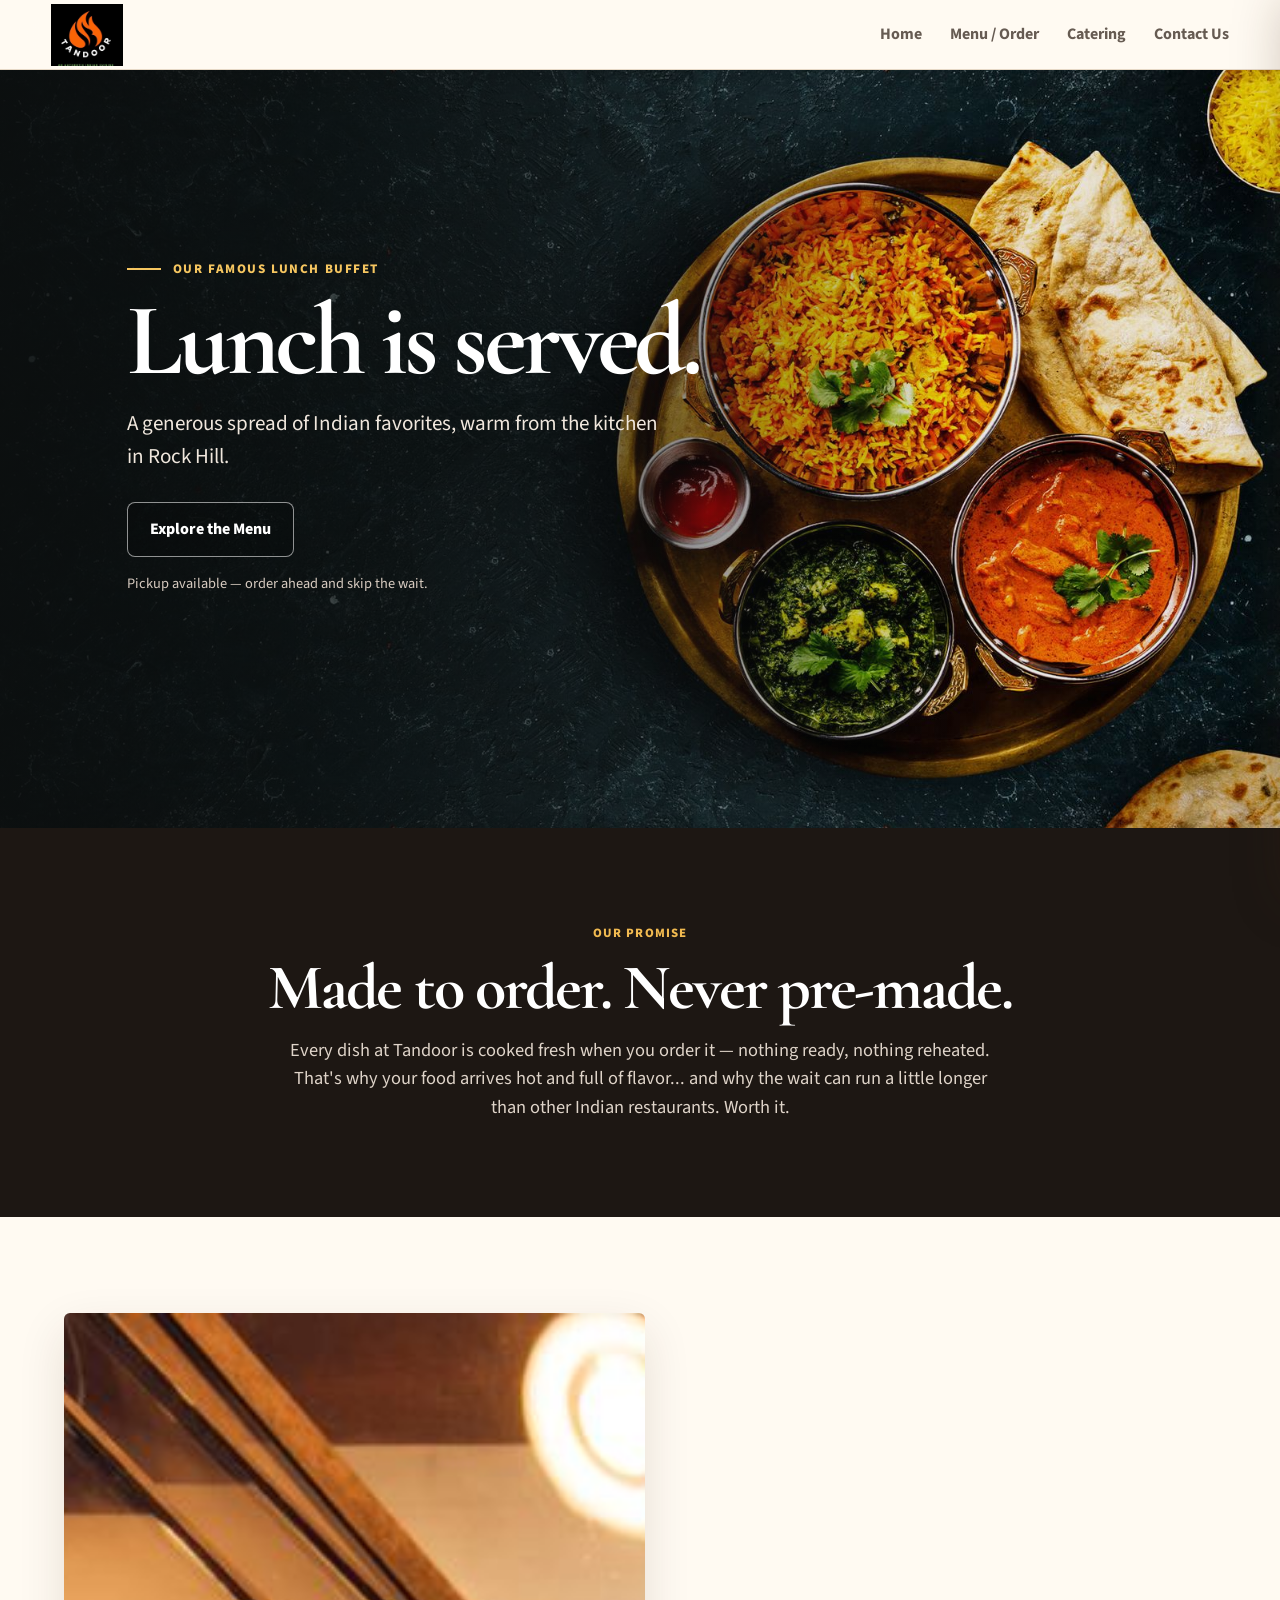
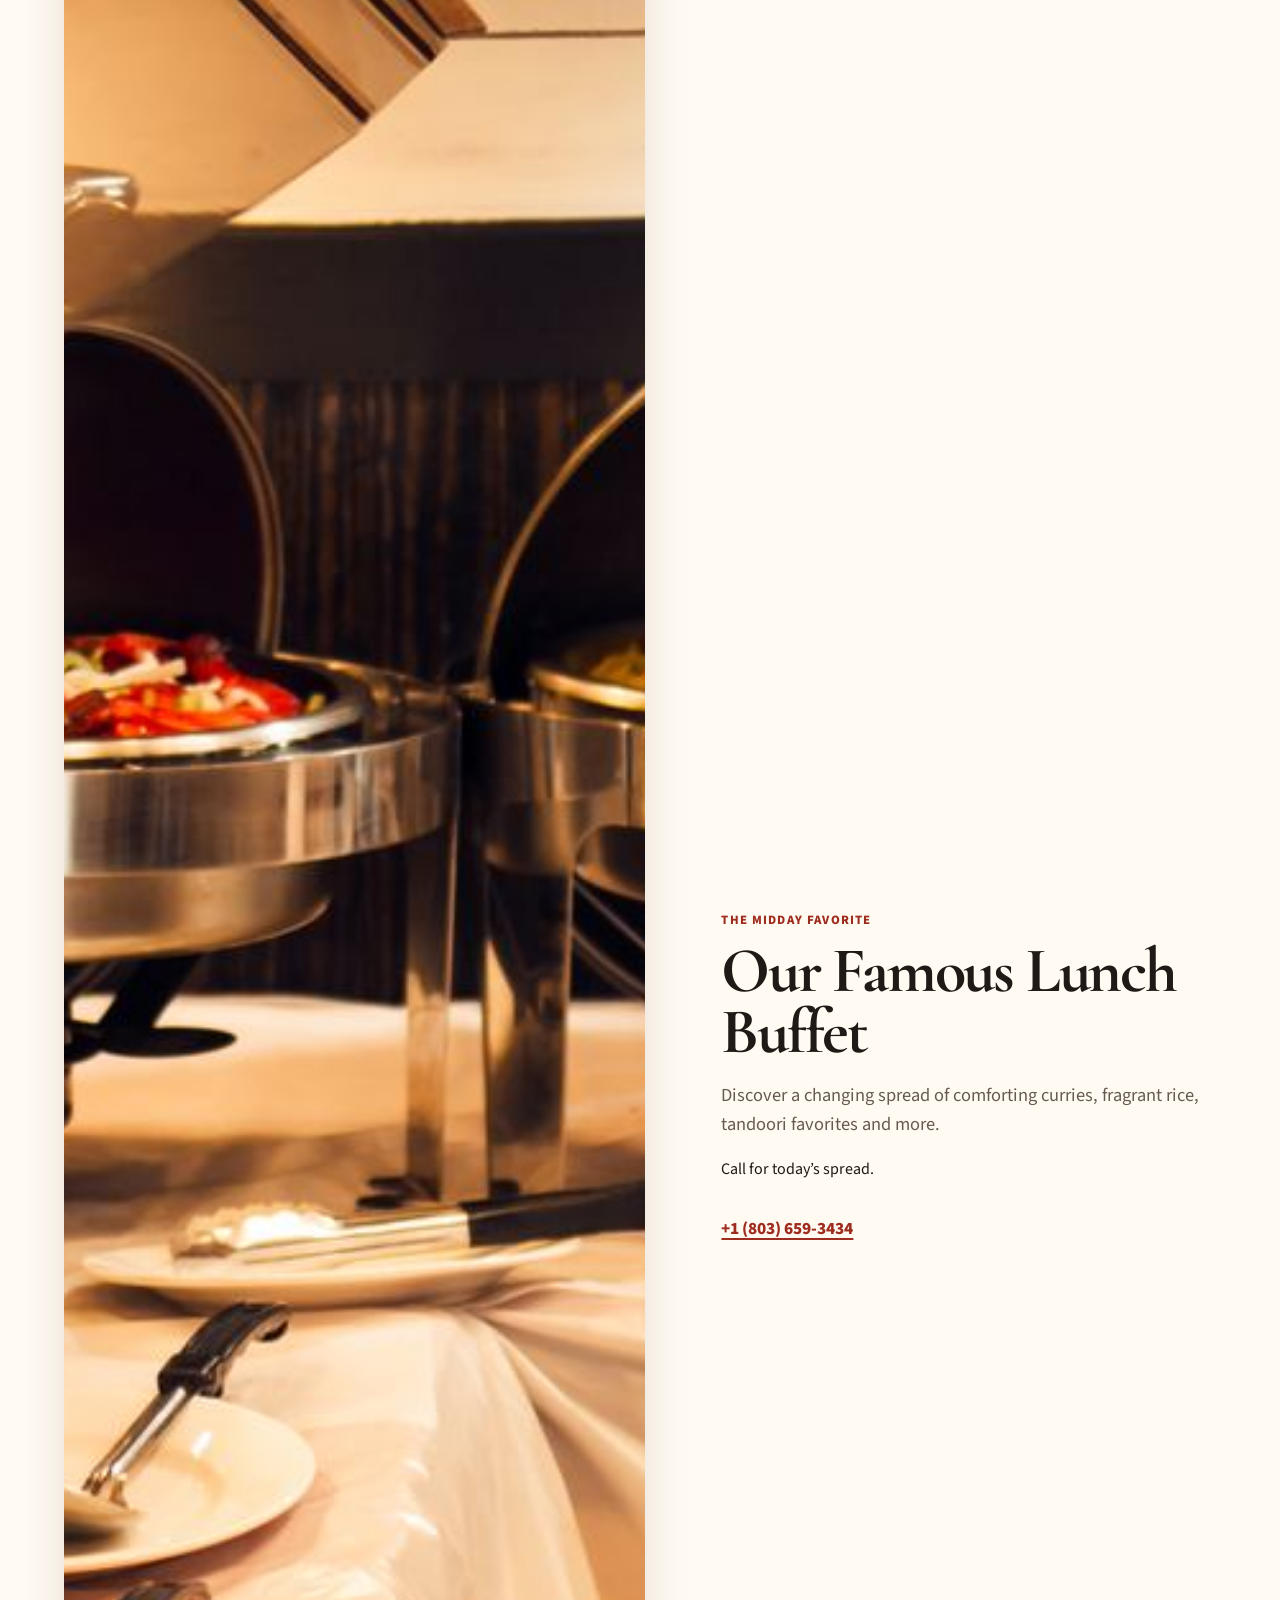
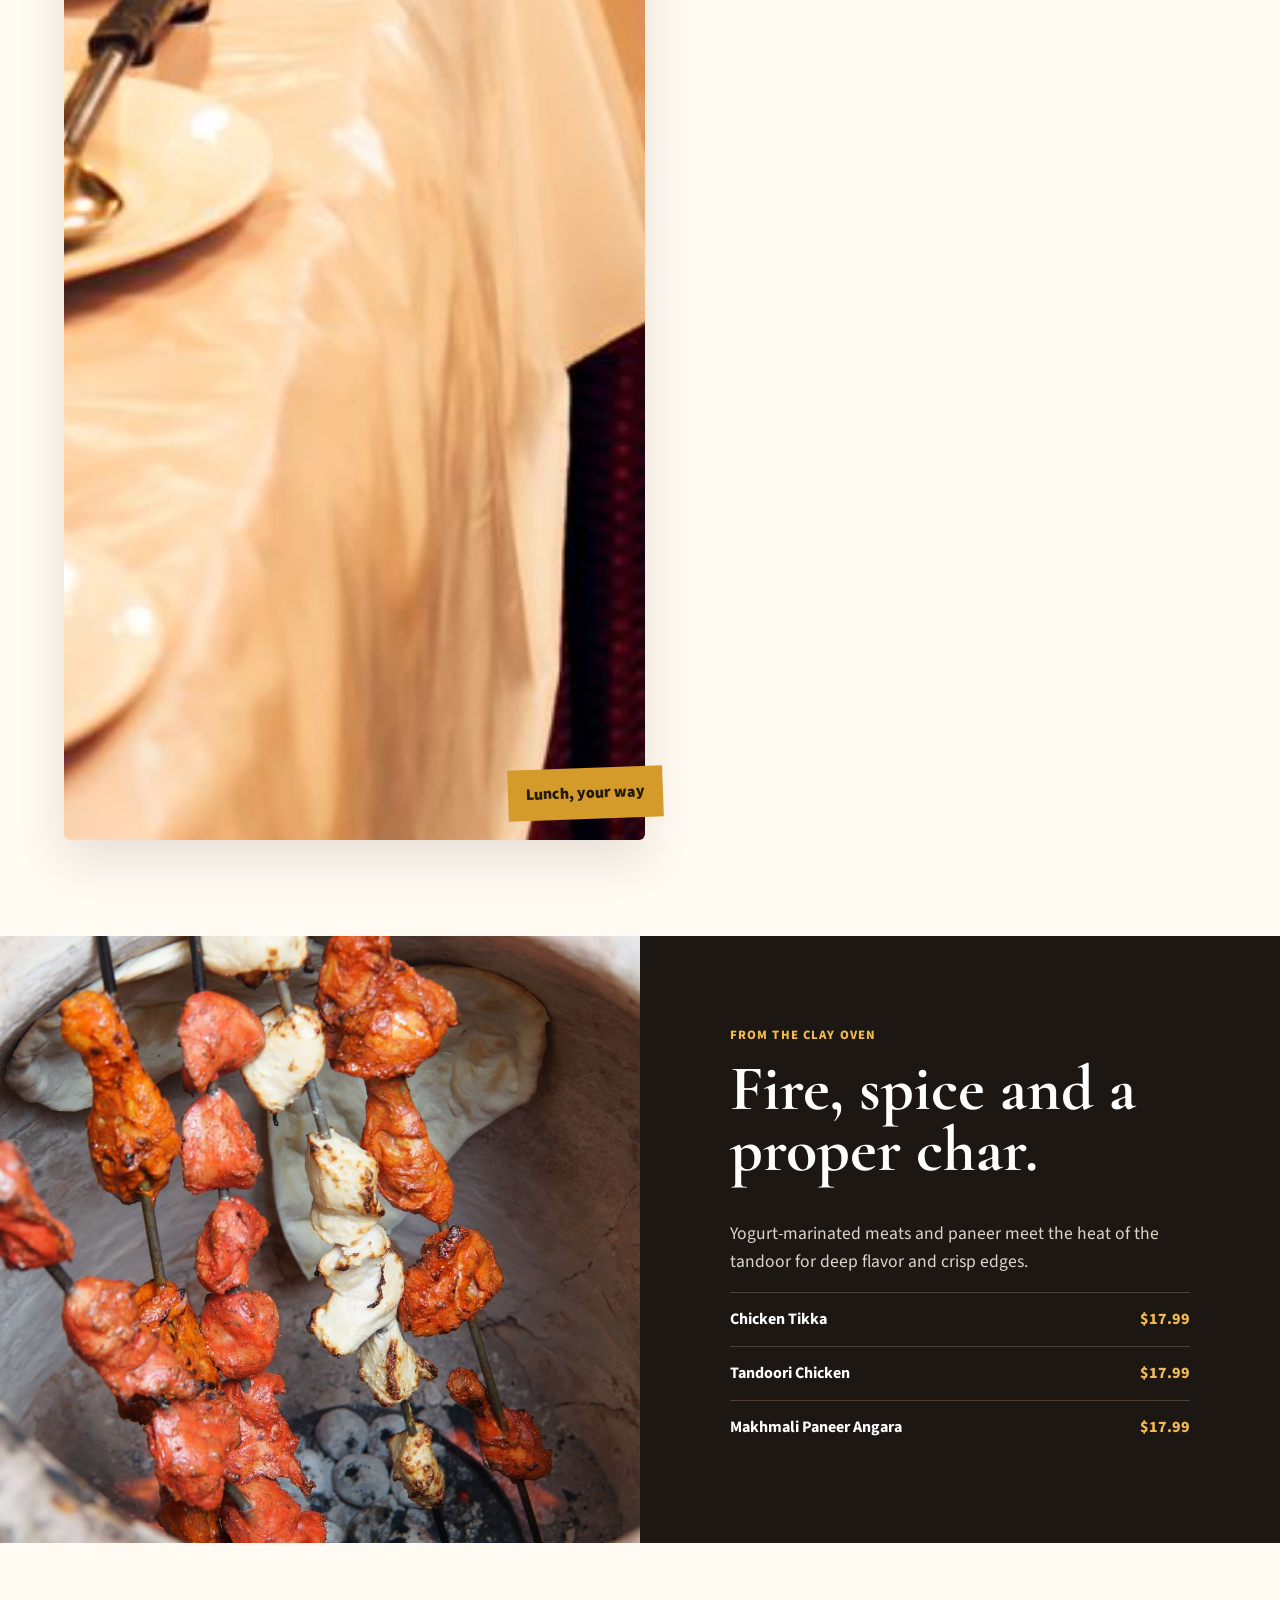
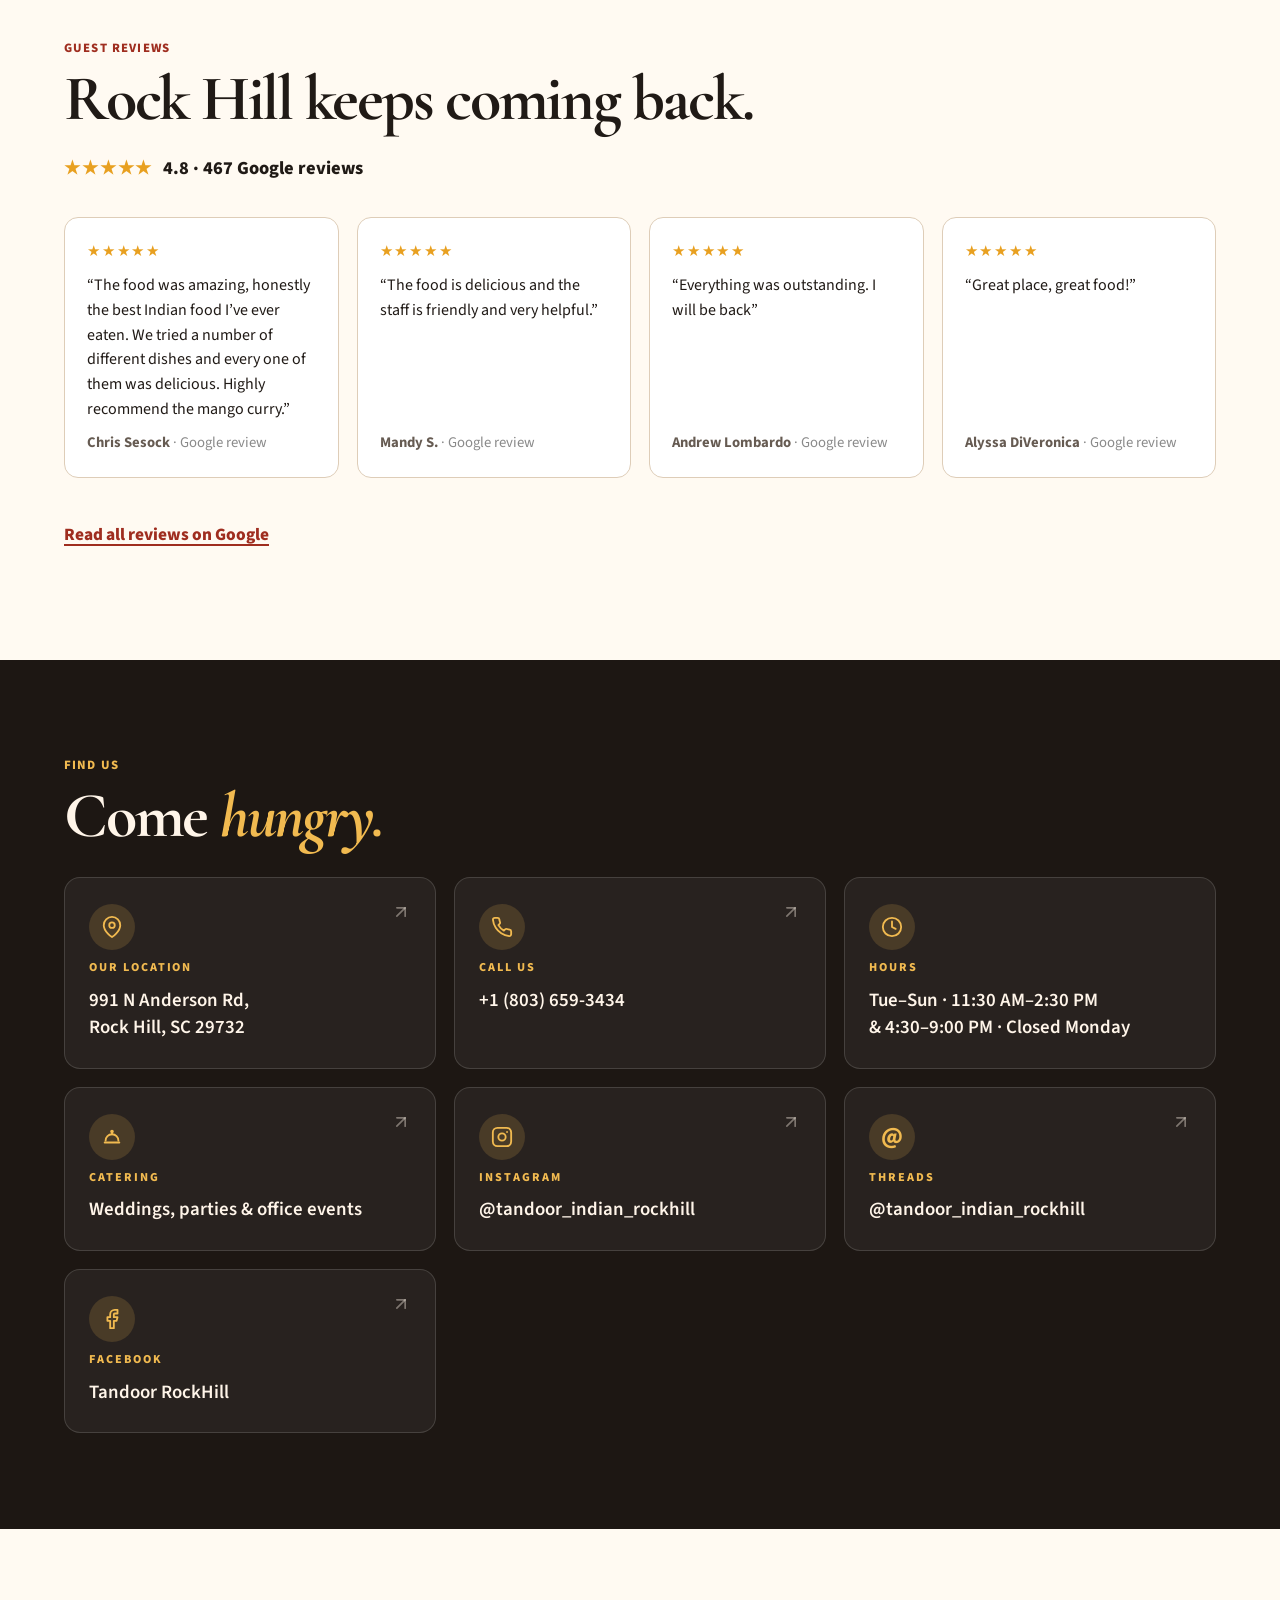
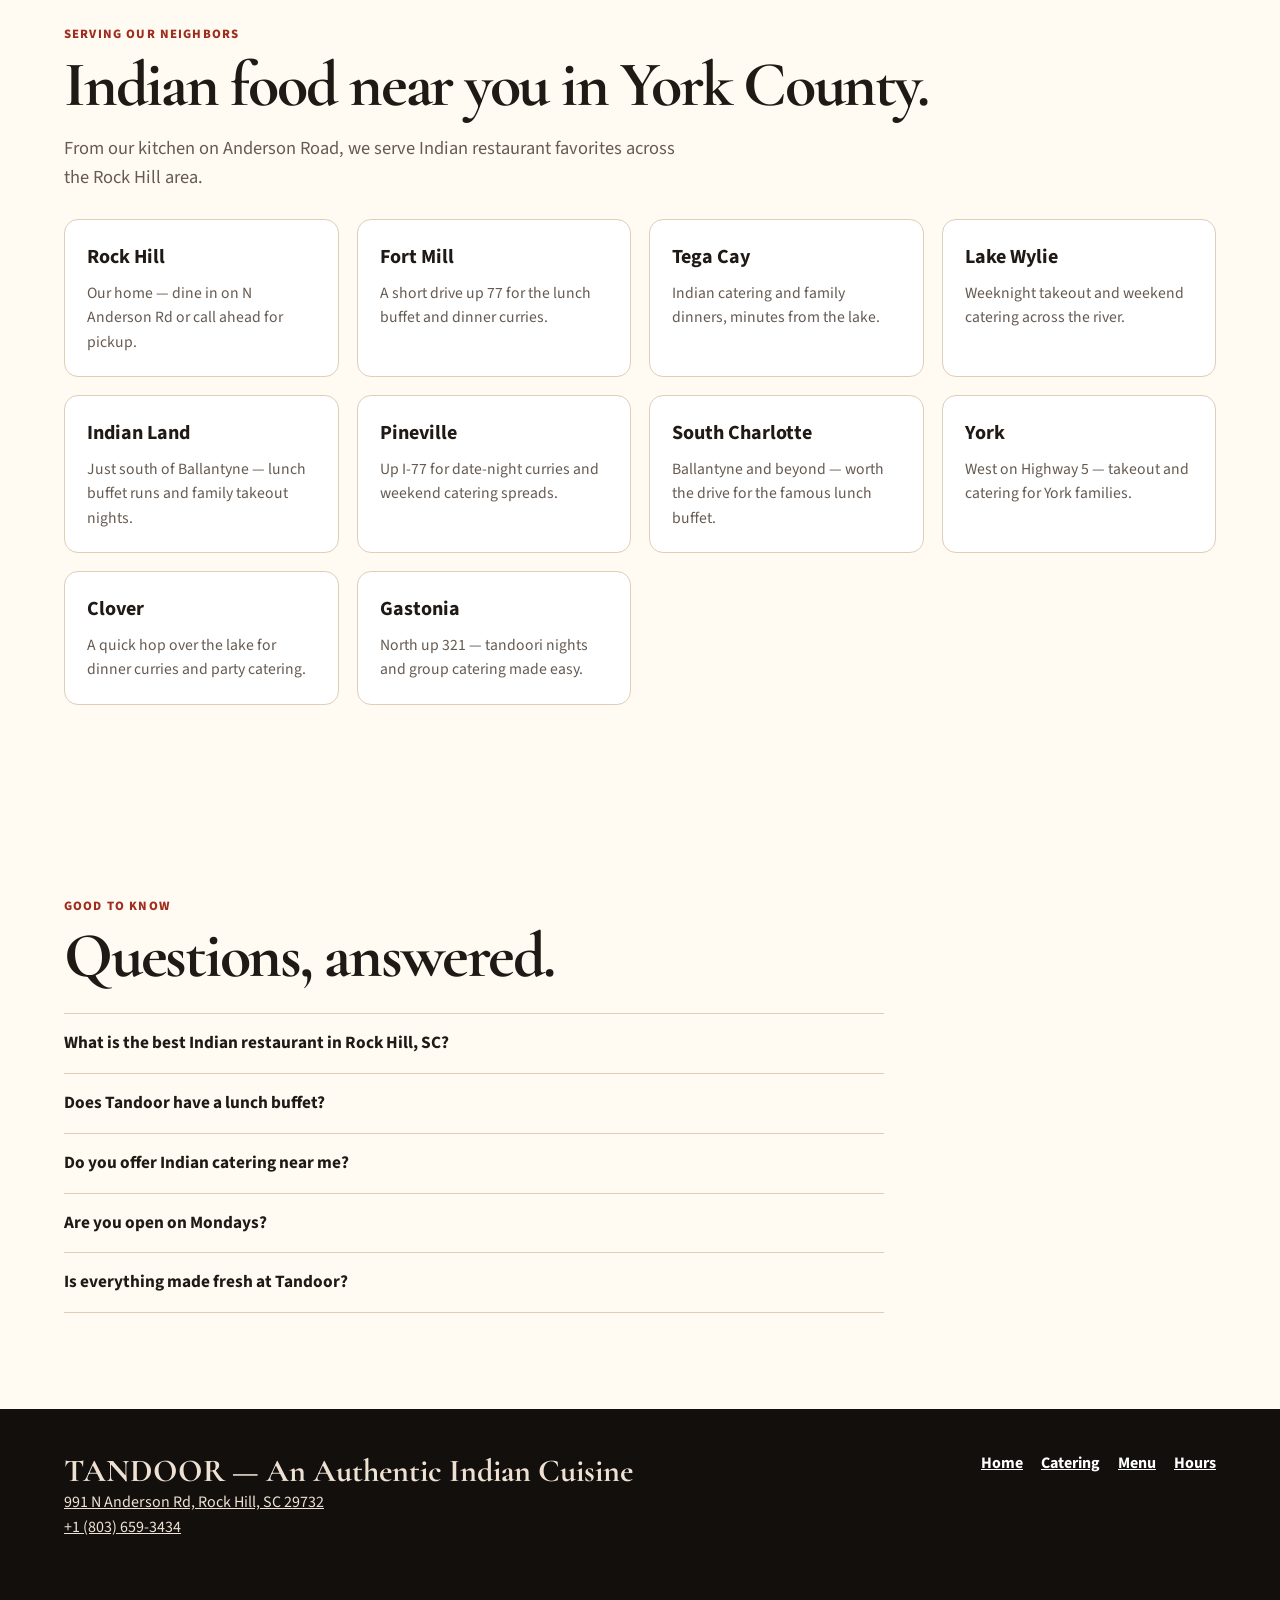
==== index.html @ 19f7e85f "Point Facebook card at Tandoor RockHill page" ====
<!doctype html>
<html lang="en">
<head>
  <meta charset="utf-8">
  <meta name="viewport" content="width=device-width, initial-scale=1, viewport-fit=cover">
  <meta name="color-scheme" content="light dark">
  <meta name="theme-color" content="#9f2d1f">
  <link rel="icon" href="favicon.ico" sizes="any">
  <link rel="apple-touch-icon" href="apple-touch-icon.png">
  <title>Tandoor Indian Cuisine | Indian Restaurant in Rock Hill, SC</title>
  <meta name="description" content="Tandoor Indian Cuisine in Rock Hill, SC — famous lunch buffet, tandoori specialties, curries, and Indian catering for weddings & events. Call (803) 659-3434.">
  <meta property="og:title" content="Tandoor Indian Cuisine | Indian Restaurant in Rock Hill, SC">
  <meta property="og:description" content="Famous lunch buffet, tandoori specialties & Indian catering in Rock Hill, SC.">
  <meta property="og:type" content="website">
  <meta property="og:url" content="https://tandoorrockhill.com/">
  <meta property="og:image" content="https://tandoorrockhill.com/images/buffet.jpg">
  <script type="application/ld+json">
  {
    "@context": "https://schema.org",
    "@graph": [
      {
        "@type": "Restaurant",
        "name": "Tandoor Indian Cuisine",
        "image": "https://tandoorrockhill.com/images/buffet.jpg",
        "url": "https://tandoorrockhill.com/",
        "telephone": "+1-803-659-3434",
        "priceRange": "$$",
        "servesCuisine": ["Indian"],
        "areaServed": ["Rock Hill", "Fort Mill", "Tega Cay", "Lake Wylie", "Indian Land", "Pineville", "Charlotte", "York", "Clover", "Gastonia"],
        "aggregateRating": {
          "@type": "AggregateRating",
          "ratingValue": "4.8",
          "reviewCount": "467"
        },
        "address": {
          "@type": "PostalAddress",
          "streetAddress": "991 N Anderson Rd",
          "addressLocality": "Rock Hill",
          "addressRegion": "SC",
          "postalCode": "29732",
          "addressCountry": "US"
        },
        "geo": { "@type": "GeoCoordinates", "latitude": 34.96376, "longitude": -80.9944 },
        "openingHoursSpecification": [
          {
            "@type": "OpeningHoursSpecification",
            "dayOfWeek": ["Tuesday", "Wednesday", "Thursday", "Friday", "Saturday", "Sunday"],
            "opens": "11:30", "closes": "14:30"
          },
          {
            "@type": "OpeningHoursSpecification",
            "dayOfWeek": ["Tuesday", "Wednesday", "Thursday", "Friday", "Saturday", "Sunday"],
            "opens": "16:30", "closes": "21:00"
          }
        ],
        "menu": "https://tandoorrockhill.com/menu.html"
      },
      {
        "@type": "FAQPage",
        "mainEntity": [
          {
            "@type": "Question",
            "name": "What is the best Indian restaurant in Rock Hill, SC?",
            "acceptedAnswer": { "@type": "Answer", "text": "Tandoor Indian Cuisine at 991 N Anderson Rd in Rock Hill, SC is known for its famous lunch buffet, tandoori specialties, and curries. Call (803) 659-3434." }
          },
          {
            "@type": "Question",
            "name": "Does Tandoor Indian Cuisine have a lunch buffet?",
            "acceptedAnswer": { "@type": "Answer", "text": "Yes. Tandoor's famous lunch buffet runs Tuesday through Sunday, 11:30 AM to 2:30 PM, with a changing spread of curries, rice, and tandoori favorites." }
          },
          {
            "@type": "Question",
            "name": "Does Tandoor offer Indian catering near Rock Hill?",
            "acceptedAnswer": { "@type": "Answer", "text": "Yes. Tandoor caters weddings, birthday parties, and events across Rock Hill, Fort Mill, Tega Cay, and Lake Wylie. Call (803) 659-3434 for a quote." }
          },
          {
            "@type": "Question",
            "name": "Is Tandoor Indian Cuisine open on Mondays?",
            "acceptedAnswer": { "@type": "Answer", "text": "No. Tandoor is closed on Mondays and open Tuesday through Sunday, 11:30 AM–2:30 PM and 4:30 PM–9:00 PM." }
          },
          {
            "@type": "Question",
            "name": "Is everything made fresh at Tandoor Indian Cuisine?",
            "acceptedAnswer": { "@type": "Answer", "text": "Yes. Every dish at Tandoor is prepared to order — nothing pre-made, nothing reheated. That's why the wait can run a little longer than other Indian restaurants. Fresh is worth the wait." }
          }
        ]
      }
    ]
  }
  </script>
  <link rel="preconnect" href="https://fonts.googleapis.com">
  <link rel="preconnect" href="https://fonts.gstatic.com" crossorigin>
  <link href="https://fonts.googleapis.com/css2?family=Cormorant+Garamond:wght@600;700&family=Source+Sans+3:wght@400;500;600;700&display=swap" rel="stylesheet">
  <link rel="stylesheet" href="style.css?v=20260927g">
  <link rel="stylesheet" href="order.css">
</head>
<body>
<header class="topbar" aria-label="Primary navigation">
  <a class="header-logo" href="index.html" aria-label="Tandoor Indian Cuisine home"><img src="images/logo.jpg" alt="Tandoor Indian Cuisine logo" width="720" height="640"></a>
  <nav class="navlinks">
    <a href="index.html">Home</a><a href="menu.html">Menu / Order</a><a href="catering.html">Catering</a><a href="index.html#visit">Contact Us</a>
  </nav>
  <a class="order-btn" href="menu.html">Order Online <svg viewBox="0 0 24 24" fill="none" stroke="currentColor" stroke-width="2" aria-hidden="true"><path d="M5 12h14M13 6l6 6-6 6"/></svg></a>
</header>
<main id="main">
<section class="hero">
  <div class="hero-inner">
    <div class="eyebrow">Our famous lunch buffet</div>
    <h1>Lunch is served.</h1>
    <p>A generous spread of Indian favorites, warm from the kitchen in Rock Hill.</p>
    <div class="hero-actions"><a class="order-btn" href="menu.html">Start an Order</a><a class="ghost-btn" href="menu.html">Explore the Menu</a></div>
    <p class="hero-note">Pickup available &mdash; order ahead and skip the wait.</p>
  </div>
</section>
<section class="section made">
  <div class="container">
    <div class="section-kicker">Our promise</div>
    <h2>Made to order. Never pre-made.</h2>
    <p class="lead">Every dish at Tandoor is cooked fresh when you order it — nothing ready, nothing reheated. That's why your food arrives hot and full of flavor... and why the wait can run a little longer than other Indian restaurants. Worth it.</p>
  </div>
</section>
<section class="section" id="buffet">
  <div class="container buffet">
    <div class="buffet-photo"><img src="images/buffet.jpg" alt="A warm buffet line with open chafing dishes of curries and tandoori items" width="4090" height="2727"></div>
    <div><div class="section-kicker">The midday favorite</div><h2>Our Famous Lunch Buffet</h2><p class="lead">Discover a changing spread of comforting curries, fragrant rice, tandoori favorites and more.</p><p>Call for today’s spread.</p><a class="call-link" href="tel:+18036593434">+1 (803) 659-3434</a></div>
  </div>
</section>
<section class="craft">
  <div class="craft-grid">
    <div class="craft-image"><img src="images/tandoor.jpg" alt="Chicken tikka skewers roasting inside a traditional clay tandoor oven" width="4912" height="3264" loading="lazy"></div>
    <div class="craft-copy"><div class="section-kicker">From the clay oven</div><h2>Fire, spice and a proper char.</h2><p>Yogurt-marinated meats and paneer meet the heat of the tandoor for deep flavor and crisp edges.</p><div class="price-row"><strong>Chicken Tikka</strong><span>$17.99</span></div><div class="price-row"><strong>Tandoori Chicken</strong><span>$17.99</span></div><div class="price-row"><strong>Makhmali Paneer Angara</strong><span>$17.99</span></div><a class="order-btn" style="align-self:flex-start;margin-top:22px" href="menu.html">Start an Order</a></div>
  </div>
</section>
<section class="section" id="reviews">
  <div class="container">
    <div class="section-kicker">Guest reviews</div>
    <h2>Rock Hill keeps coming back.</h2>
    <div class="reviews-badge"><span class="stars">★★★★★</span> 4.8 · 467 Google reviews</div>
    <div class="reviews-grid">
      <div class="review-card">
        <div class="stars">★★★★★</div>
        <blockquote>&ldquo;The food was amazing, honestly the best Indian food I&rsquo;ve ever eaten. We tried a number of different dishes and every one of them was delicious. Highly recommend the mango curry.&rdquo;</blockquote>
        <cite>Chris Sesock <span>&middot; Google review</span></cite>
      </div>
      <div class="review-card">
        <div class="stars">★★★★★</div>
        <blockquote>&ldquo;The food is delicious and the staff is friendly and very helpful.&rdquo;</blockquote>
        <cite>Mandy S. <span>&middot; Google review</span></cite>
      </div>
      <div class="review-card">
        <div class="stars">★★★★★</div>
        <blockquote>&ldquo;Everything was outstanding. I will be back&rdquo;</blockquote>
        <cite>Andrew Lombardo <span>&middot; Google review</span></cite>
      </div>
      <div class="review-card">
        <div class="stars">★★★★★</div>
        <blockquote>&ldquo;Great place, great food!&rdquo;</blockquote>
        <cite>Alyssa DiVeronica <span>&middot; Google review</span></cite>
      </div>
    </div>
    <p class="reviews-more"><a class="call-link" href="https://www.google.com/maps/search/Tandoor+Indian+Cuisine+991+N+Anderson+Rd+Rock+Hill+SC" target="_blank" rel="noopener">Read all reviews on Google</a></p>
  </div>
</section>
<section class="section connect" id="visit">
  <div class="container">
    <div class="section-kicker">Find us</div>
    <h2>Come <em>hungry.</em></h2>
    <div class="connect-grid">
      <a class="connect-card" href="https://www.google.com/maps/dir/?api=1&destination=Tandoor+Indian+Cuisine+991+N+Anderson+Rd+Rock+Hill+SC+29732" target="_blank" rel="noopener">
        <span class="connect-icon"><svg viewBox="0 0 24 24" fill="none" stroke="currentColor" stroke-width="2" stroke-linecap="round" stroke-linejoin="round" aria-hidden="true"><path d="M21 10c0 7-9 13-9 13s-9-6-9-13a9 9 0 0 1 18 0z"/><circle cx="12" cy="10" r="3"/></svg></span>
        <span class="connect-label">Our location</span>
        <span class="connect-value">991 N Anderson Rd,<br>Rock Hill, SC 29732</span>
        <span class="connect-arrow"><svg viewBox="0 0 24 24" fill="none" stroke="currentColor" stroke-width="2" stroke-linecap="round" stroke-linejoin="round" aria-hidden="true"><line x1="7" y1="17" x2="17" y2="7"/><polyline points="7 7 17 7 17 17"/></svg></span>
      </a>
      <a class="connect-card" href="tel:+18036593434">
        <span class="connect-icon"><svg viewBox="0 0 24 24" fill="none" stroke="currentColor" stroke-width="2" stroke-linecap="round" stroke-linejoin="round" aria-hidden="true"><path d="M22 16.92v3a2 2 0 0 1-2.18 2 19.79 19.79 0 0 1-8.63-3.07 19.5 19.5 0 0 1-6-6 19.79 19.79 0 0 1-3.07-8.67A2 2 0 0 1 4.11 2h3a2 2 0 0 1 2 1.72c.13.96.36 1.9.7 2.81a2 2 0 0 1-.45 2.11L8.09 9.91a16 16 0 0 0 6 6l1.27-1.27a2 2 0 0 1 2.11-.45c.91.34 1.85.57 2.81.7A2 2 0 0 1 22 16.92z"/></svg></span>
        <span class="connect-label">Call us</span>
        <span class="connect-value">+1 (803) 659-3434</span>
        <span class="connect-arrow"><svg viewBox="0 0 24 24" fill="none" stroke="currentColor" stroke-width="2" stroke-linecap="round" stroke-linejoin="round" aria-hidden="true"><line x1="7" y1="17" x2="17" y2="7"/><polyline points="7 7 17 7 17 17"/></svg></span>
      </a>
      <div class="connect-card">
        <span class="connect-icon"><svg viewBox="0 0 24 24" fill="none" stroke="currentColor" stroke-width="2" stroke-linecap="round" stroke-linejoin="round" aria-hidden="true"><circle cx="12" cy="12" r="10"/><polyline points="12 6 12 12 16 14"/></svg></span>
        <span class="connect-label">Hours</span>
        <span class="connect-value">Tue&ndash;Sun &middot; 11:30 AM&ndash;2:30 PM<br>&amp; 4:30&ndash;9:00 PM &middot; Closed Monday</span>
      </div>
      <a class="connect-card" href="catering.html">
        <span class="connect-icon"><svg viewBox="0 0 24 24" fill="none" stroke="currentColor" stroke-width="2" stroke-linecap="round" stroke-linejoin="round" aria-hidden="true"><path d="M4 18h16"/><path d="M5 16a7 7 0 0 1 14 0"/><line x1="12" y1="9" x2="12" y2="7"/><circle cx="12" cy="6" r="1"/></svg></span>
        <span class="connect-label">Catering</span>
        <span class="connect-value">Weddings, parties &amp; office events</span>
        <span class="connect-arrow"><svg viewBox="0 0 24 24" fill="none" stroke="currentColor" stroke-width="2" stroke-linecap="round" stroke-linejoin="round" aria-hidden="true"><line x1="7" y1="17" x2="17" y2="7"/><polyline points="7 7 17 7 17 17"/></svg></span>
      </a>
      <a class="connect-card" href="https://www.instagram.com/tandoor_indian_rockhill" target="_blank" rel="noopener">
        <span class="connect-icon"><svg viewBox="0 0 24 24" fill="none" stroke="currentColor" stroke-width="2" stroke-linecap="round" stroke-linejoin="round" aria-hidden="true"><rect x="2" y="2" width="20" height="20" rx="5"/><circle cx="12" cy="12" r="4"/><circle cx="17.5" cy="6.5" r="1" fill="currentColor" stroke="none"/></svg></span>
        <span class="connect-label">Instagram</span>
        <span class="connect-value">@tandoor_indian_rockhill</span>
        <span class="connect-arrow"><svg viewBox="0 0 24 24" fill="none" stroke="currentColor" stroke-width="2" stroke-linecap="round" stroke-linejoin="round" aria-hidden="true"><line x1="7" y1="17" x2="17" y2="7"/><polyline points="7 7 17 7 17 17"/></svg></span>
      </a>
      <a class="connect-card" href="https://www.threads.com/@tandoor_indian_rockhill" target="_blank" rel="noopener">
        <span class="connect-icon connect-at" aria-hidden="true">@</span>
        <span class="connect-label">Threads</span>
        <span class="connect-value">@tandoor_indian_rockhill</span>
        <span class="connect-arrow"><svg viewBox="0 0 24 24" fill="none" stroke="currentColor" stroke-width="2" stroke-linecap="round" stroke-linejoin="round" aria-hidden="true"><line x1="7" y1="17" x2="17" y2="7"/><polyline points="7 7 17 7 17 17"/></svg></span>
      </a>
      <a class="connect-card" href="https://www.facebook.com/tandoor.rockhill/" target="_blank" rel="noopener">
        <span class="connect-icon"><svg viewBox="0 0 24 24" fill="none" stroke="currentColor" stroke-width="2" stroke-linecap="round" stroke-linejoin="round" aria-hidden="true"><path d="M18 2h-3a5 5 0 0 0-5 5v3H7v4h3v8h4v-8h3l1-4h-4V7a1 1 0 0 1 1-1h3z"/></svg></span>
        <span class="connect-label">Facebook</span>
        <span class="connect-value">Tandoor RockHill</span>
        <span class="connect-arrow"><svg viewBox="0 0 24 24" fill="none" stroke="currentColor" stroke-width="2" stroke-linecap="round" stroke-linejoin="round" aria-hidden="true"><line x1="7" y1="17" x2="17" y2="7"/><polyline points="7 7 17 7 17 17"/></svg></span>
      </a>
    </div>
  </div>
</section>
<section class="section" id="areas">
  <div class="container">
    <div class="section-kicker">Serving our neighbors</div>
    <h2>Indian food near you in York County.</h2>
    <p class="lead">From our kitchen on Anderson Road, we serve Indian restaurant favorites across the Rock Hill area.</p>
    <div class="areas-grid">
      <div class="area-card"><h3>Rock Hill</h3><p>Our home — dine in on N Anderson Rd or call ahead for pickup.</p></div>
      <div class="area-card"><h3>Fort Mill</h3><p>A short drive up 77 for the lunch buffet and dinner curries.</p></div>
      <div class="area-card"><h3>Tega Cay</h3><p>Indian catering and family dinners, minutes from the lake.</p></div>
      <div class="area-card"><h3>Lake Wylie</h3><p>Weeknight takeout and weekend catering across the river.</p></div>
      <div class="area-card"><h3>Indian Land</h3><p>Just south of Ballantyne — lunch buffet runs and family takeout nights.</p></div>
      <div class="area-card"><h3>Pineville</h3><p>Up I-77 for date-night curries and weekend catering spreads.</p></div>
      <div class="area-card"><h3>South Charlotte</h3><p>Ballantyne and beyond — worth the drive for the famous lunch buffet.</p></div>
      <div class="area-card"><h3>York</h3><p>West on Highway 5 — takeout and catering for York families.</p></div>
      <div class="area-card"><h3>Clover</h3><p>A quick hop over the lake for dinner curries and party catering.</p></div>
      <div class="area-card"><h3>Gastonia</h3><p>North up 321 — tandoori nights and group catering made easy.</p></div>
    </div>
  </div>
</section>
<section class="section" id="faq">
  <div class="container">
    <div class="section-kicker">Good to know</div>
    <h2>Questions, answered.</h2>
    <div class="faq">
      <details><summary>What is the best Indian restaurant in Rock Hill, SC?</summary><p>Tandoor Indian Cuisine on N Anderson Rd is known for its famous lunch buffet, tandoori specialties, and curries. Call <a href="tel:+18036593434">(803) 659-3434</a>.</p></details>
      <details><summary>Does Tandoor have a lunch buffet?</summary><p>Yes — our famous lunch buffet runs Tuesday through Sunday, 11:30 AM to 2:30 PM, with a changing spread of curries, rice, and tandoori favorites.</p></details>
      <details><summary>Do you offer Indian catering near me?</summary><p>Yes. We cater weddings, birthday parties, and corporate events across Rock Hill, Fort Mill, Tega Cay, Lake Wylie, Indian Land, Pineville, York, Clover, Gastonia, and the Charlotte area. See our <a href="catering.html">catering page</a> or call for a quote.</p></details>
      <details><summary>Are you open on Mondays?</summary><p>No — we're closed on Mondays, and open Tuesday through Sunday, 11:30 AM–2:30 PM and 4:30 PM–9:00 PM.</p></details>
      <details><summary>Is everything made fresh at Tandoor?</summary><p>Yes. Every dish is prepared to order — nothing pre-made, nothing reheated. That's also why our wait can run a little longer than other Indian restaurants. Fresh is worth the wait.</p></details>
    </div>
  </div>
</section>
</main>
<footer><div class="footer-inner"><div><div class="footer-name">TANDOOR &mdash; An Authentic Indian Cuisine</div><div><a href="https://www.google.com/maps/dir/?api=1&destination=Tandoor+Indian+Cuisine+991+N+Anderson+Rd+Rock+Hill+SC+29732" target="_blank" rel="noopener">991 N Anderson Rd, Rock Hill, SC 29732</a></div><a href="tel:+18036593434">+1 (803) 659-3434</a></div><div class="footer-links"><a href="index.html">Home</a><a href="catering.html">Catering</a><a href="menu.html">Menu</a><a href="index.html#visit">Hours</a><a class="linklike" href="menu.html">Order Online</a></div></div></footer>
<div class="mobile-order"><a class="order-btn" href="menu.html">Start an Order <svg viewBox="0 0 24 24" fill="none" stroke="currentColor" stroke-width="2" aria-hidden="true"><path d="M5 12h14M13 6l6 6-6 6"/></svg></a></div>
<script src="https://checkout.clover.com/sdk.js"></script>
<script src="order.js?v=20260927a"></script>

</body></html>
---- style.css ----
:root{
      color-scheme:light dark;
      --bg:#fffaf2;--surface:#fff;--surface-2:#f5ead9;--ink:#201a16;--muted:#665b52;
      --red:#9f2d1f;--red-dark:#7b2117;--gold:#d59b2a;--line:#decdb8;--dark:#1d1713;
      --hero-scrim:linear-gradient(90deg,rgba(12,15,15,.92) 0%,rgba(12,15,15,.68) 39%,rgba(12,15,15,.08) 76%);
      --shadow:0 18px 48px rgba(61,35,16,.12);
    }
    @media(prefers-color-scheme:dark){:root{--bg:#15110e;--surface:#211a16;--surface-2:#2b2119;--ink:#fff5e9;--muted:#cbbdaf;--red:#e15b48;--red-dark:#bd4434;--gold:#efb94f;--line:#4c3b2e;--dark:#0d0b09;--shadow:0 18px 48px rgba(0,0,0,.28)}}
    *{box-sizing:border-box}html{scroll-behavior:smooth;scroll-padding-top:84px}body{margin:0;background:var(--bg);color:var(--ink);font:16px/1.55 "Source Sans 3",sans-serif}body.no-scroll{overflow:hidden}a{color:inherit}img{display:block;max-width:100%}button,input{font:inherit}
    .skip{position:fixed;left:12px;top:-60px;z-index:100;background:var(--surface);padding:10px 14px}.skip:focus{top:12px}
    .topbar{position:sticky;top:0;z-index:50;height:70px;display:flex;align-items:center;justify-content:space-between;padding:0 clamp(18px,4vw,64px);background:color-mix(in srgb,var(--bg) 92%,transparent);border-bottom:1px solid color-mix(in srgb,var(--line) 74%,transparent);backdrop-filter:blur(16px)}
    .header-logo{display:block;width:72px;height:62px;overflow:hidden;flex:0 0 auto;background:#000}
    .header-logo img{width:100%;height:100%;object-fit:cover}
    .navlinks{display:flex;gap:28px;align-items:center}.navlinks a{text-decoration:none;font-weight:700;color:var(--muted)}.navlinks a:hover{color:var(--red)}
    .order-btn{display:inline-flex;align-items:center;justify-content:center;gap:8px;background:var(--red);color:#fff;text-decoration:none;font-weight:800;padding:12px 18px;border-radius:8px;box-shadow:0 8px 18px rgba(111,28,20,.2)}.order-btn:hover{background:var(--red-dark)}.order-btn svg{width:18px;height:18px}
    .hero{position:relative;min-height:calc(92vh - 70px);isolation:isolate;display:grid;align-items:center;background:#101617 url("images/hero.jpg") center/cover no-repeat;color:#fff;overflow:hidden}.hero:before{content:"";position:absolute;inset:0;background:var(--hero-scrim);z-index:-1}.hero-inner{width:min(1180px,100%);margin:auto;padding:70px clamp(22px,6vw,86px) 84px}.eyebrow{display:flex;align-items:center;gap:12px;font-weight:800;color:#f6c660;letter-spacing:.12em;text-transform:uppercase;font-size:.82rem}.eyebrow:before{content:"";width:34px;height:2px;background:currentColor}.hero h1{font:700 clamp(3.7rem,8vw,7.3rem)/.82 "Cormorant Garamond",serif;letter-spacing:-.045em;margin:20px 0 24px;max-width:670px}.hero p{font-size:clamp(1.08rem,2vw,1.32rem);max-width:550px;color:#f0e7dd;margin:0 0 30px}.hero-actions{display:flex;gap:12px;flex-wrap:wrap}.hero .order-btn{font-size:1.08rem;padding:15px 22px}.ghost-btn{display:inline-flex;align-items:center;justify-content:center;color:#fff;border:1px solid rgba(255,255,255,.55);padding:14px 22px;border-radius:8px;text-decoration:none;font-weight:800;background:rgba(0,0,0,.16)}.hero-note{margin-top:16px!important;font-size:.9rem!important;color:#d7cbc0!important}
    .section{padding:96px clamp(20px,5vw,72px)}.container{max-width:1180px;margin:auto}.section-kicker{font-weight:800;color:var(--red);letter-spacing:.09em;text-transform:uppercase;font-size:.8rem}.section h2{font:700 clamp(2.65rem,5vw,4.8rem)/.95 "Cormorant Garamond",serif;letter-spacing:-.035em;margin:10px 0 18px}.lead{font-size:1.15rem;color:var(--muted);max-width:620px}
    .buffet{display:grid;grid-template-columns:1.08fr .92fr;gap:clamp(32px,6vw,86px);align-items:center}.buffet-photo{position:relative}.buffet-photo img{width:100%;aspect-ratio:4/3;object-fit:cover;border-radius:6px;box-shadow:var(--shadow)}.buffet-photo:after{content:"Lunch, your way";position:absolute;right:-18px;bottom:22px;background:var(--gold);color:#251a0a;padding:13px 18px;font-weight:900;transform:rotate(-2deg)}.call-link{display:inline-flex;margin-top:18px;color:var(--red);font-weight:800;text-decoration-thickness:2px;text-underline-offset:4px;font-size:1.08rem}
    .craft{background:var(--dark);color:#fff;padding:0}.craft-grid{display:grid;grid-template-columns:1fr 1fr;min-height:560px}.craft-image img{height:100%;width:100%;object-fit:cover}.craft-copy{padding:clamp(48px,7vw,100px);display:flex;flex-direction:column;justify-content:center}.craft-copy .section-kicker{color:#f1ba50}.craft-copy h2{font:700 clamp(2.7rem,5vw,4.6rem)/.96 "Cormorant Garamond",serif;margin:12px 0 22px}.craft-copy p{color:#dfd4c9;font-size:1.1rem}.price-row{border-top:1px solid #4c4037;padding:14px 0;display:flex;justify-content:space-between;gap:20px}.price-row strong{font-weight:700}.price-row span{color:#f1ba50;font-weight:800}
    .menu-section{padding-top:90px}.menu-head{display:flex;align-items:end;justify-content:space-between;gap:28px;margin-bottom:28px}.menu-head h2{margin-bottom:0}.menu-source{font-size:.92rem;color:var(--muted);max-width:360px}.menu-source a{color:var(--red);font-weight:700}.menu-tools{position:sticky;top:70px;z-index:30;padding:15px 0 14px;background:var(--bg);border-bottom:1px solid var(--line)}.search-wrap{position:relative;margin-bottom:13px}.search-wrap svg{position:absolute;left:15px;top:50%;transform:translateY(-50%);width:20px;color:var(--muted)}#dishSearch{width:100%;background:var(--surface);border:1px solid var(--line);color:var(--ink);border-radius:8px;padding:13px 44px;font-size:1rem;outline:none}#dishSearch:focus{border-color:var(--red);box-shadow:0 0 0 3px color-mix(in srgb,var(--red) 16%,transparent)}#clearSearch{position:absolute;right:8px;top:50%;transform:translateY(-50%);background:none;border:0;color:var(--muted);padding:8px;cursor:pointer;display:none}.category-chips{display:flex;flex-wrap:wrap;gap:8px}.chip{border:1px solid var(--line);background:var(--surface);color:var(--ink);border-radius:999px;padding:8px 12px;font-size:.88rem;font-weight:700;cursor:pointer}.chip.active{background:var(--ink);color:var(--bg);border-color:var(--ink)}
    .result-meta{display:flex;justify-content:space-between;gap:12px;padding:20px 0;color:var(--muted);font-weight:600}.menu-category{padding:34px 0 20px;border-bottom:1px solid var(--line)}.menu-category h3{font:700 2.35rem/1 "Cormorant Garamond",serif;margin:0 0 20px;color:var(--red)}.dish-grid{display:grid;grid-template-columns:repeat(2,minmax(0,1fr));column-gap:52px}.dish{display:grid;grid-template-columns:minmax(0,1fr) auto;gap:4px 18px;padding:15px 0;border-top:1px dotted color-mix(in srgb,var(--line) 88%,transparent)}.dish:nth-child(-n+2){border-top:0}.dish-name{font-size:1.06rem;font-weight:800}.dish-price{font-weight:800;color:var(--red);white-space:nowrap}.dish-desc{grid-column:1/-1;color:var(--muted);font-size:.93rem;line-height:1.4}.empty{display:none;text-align:center;padding:70px 20px;color:var(--muted)}
    .visit{padding-top:76px}.visit-card{display:grid;grid-template-columns:1fr 1fr;background:var(--red);color:#fff}.visit-copy{padding:clamp(38px,6vw,78px)}.visit-copy h2{margin-top:0}.visit-copy address{font-style:normal;font-size:1.12rem}.hours{margin:25px 0 28px;display:grid;gap:8px}.hours-row{display:flex;justify-content:space-between;gap:20px;padding-bottom:8px;border-bottom:1px solid rgba(255,255,255,.23)}.visit-image img{width:100%;height:100%;object-fit:cover}.visit-card .order-btn{background:#fff;color:var(--red)}.visit-card .order-btn:hover{background:#fff3e4}
    footer{background:#120f0c;color:#eee1d4;padding:42px clamp(20px,5vw,72px) 90px}.footer-inner{max-width:1180px;margin:auto;display:grid;grid-template-columns:1.25fr .75fr;gap:40px}.footer-name{font:700 2rem "Cormorant Garamond",serif}.footer-links{display:flex;gap:18px;flex-wrap:wrap;align-content:start;justify-content:flex-end}.footer-links a{color:#fff;font-weight:700}.legal{grid-column:1/-1;color:#ad9f93;font-size:.85rem;border-top:1px solid #3a3029;padding-top:22px}.legal a{color:#e7c889}
    .mobile-order{display:none;position:fixed;left:12px;right:12px;bottom:calc(12px + env(safe-area-inset-bottom));z-index:60}.mobile-order .order-btn{width:100%;box-shadow:0 10px 34px rgba(0,0,0,.28)}
    @media(max-width:760px){
      .topbar{height:auto;min-height:60px;padding:8px 12px;flex-wrap:wrap;gap:8px 12px}.header-logo{width:54px;height:48px}.navlinks{display:flex;gap:14px;margin-left:2px}.navlinks a{font-size:.85rem;white-space:nowrap}.topbar .order-btn{display:inline-flex;padding:8px 12px;font-size:.8rem;margin-left:auto;box-shadow:none}.topbar .order-btn svg{width:14px;height:14px}
      html{scroll-padding-top:130px}.hero{min-height:690px;background-position:center top;background-size:100% auto}.hero:before{background:linear-gradient(0deg,rgba(10,12,12,.96) 0%,rgba(10,12,12,.82) 45%,rgba(10,12,12,.04) 76%)}.hero-inner{align-self:end;padding:170px 22px 56px}.hero h1{font-size:clamp(3.7rem,18vw,5.4rem);max-width:430px}.hero p{max-width:430px}.section{padding:72px 20px}.buffet,.craft-grid,.visit-card{grid-template-columns:1fr}.buffet-photo{order:-1}.buffet-photo img{aspect-ratio:auto;height:auto;object-fit:contain}.buffet-photo:after{right:10px}.craft-image{height:390px}.craft-copy{padding:54px 22px}.menu-section{padding-left:16px;padding-right:16px}.menu-head{align-items:start;flex-direction:column}.menu-tools{top:62px;padding-top:10px}.category-chips{gap:6px}.chip{font-size:.82rem;padding:7px 10px}.dish-grid{grid-template-columns:1fr}.dish:nth-child(2){border-top:1px dotted var(--line)}.menu-category h3{font-size:2rem}.visit{padding-left:0;padding-right:0;padding-bottom:0}.visit-image{height:320px}.footer-inner{grid-template-columns:1fr}.footer-links{justify-content:flex-start}.legal{grid-column:auto}.mobile-order{display:block}footer{padding-bottom:105px}
    }
    @media(prefers-reduced-motion:reduce){html{scroll-behavior:auto}}
  .infobar{background:#0b0b0c;border-bottom:1px solid var(--line);color:var(--muted);font-size:.82rem;text-align:center;padding:9px 14px;line-height:1.6}.infobar strong{color:var(--gold);font-weight:700;letter-spacing:.05em;white-space:nowrap}.infobar a{color:var(--ink);font-weight:700;text-decoration:none;white-space:nowrap}.infobar .dot{margin:0 10px;color:var(--gold)}button.order-btn{border:0;cursor:pointer;font:inherit}
.linklike{background:none;border:0;padding:0;cursor:pointer;font:inherit;color:inherit;text-decoration:underline}
/* catering inquiry form */
.inquiry{max-width:700px;margin:28px auto 0}
#cateringForm .hp{position:absolute!important;left:-9999px;top:auto;width:1px;height:1px;overflow:hidden}
.form-grid{display:grid;grid-template-columns:1fr 1fr;gap:14px;margin:16px 0}
.form-grid>label{display:flex;flex-direction:column;gap:6px;font-weight:600}
#cateringForm .full{display:flex;flex-direction:column;gap:6px;font-weight:600;margin:0 0 18px}
#cateringForm input,#cateringForm select,#cateringForm textarea{width:100%;padding:12px 14px;border-radius:10px;border:1px solid var(--line);background:var(--dark);color:var(--ink);font-weight:400}
#cateringForm input:focus,#cateringForm select:focus,#cateringForm textarea:focus{outline:none;border-color:var(--red)}
#cateringForm textarea{resize:vertical;min-height:110px}
#cateringForm .form-note{margin:12px 0 0;color:var(--muted);font-size:.9rem}
.form-success{border:1px solid var(--line);background:var(--surface);border-radius:14px;padding:22px}
@media(max-width:640px){.form-grid{grid-template-columns:1fr}.inquiry{margin-top:18px}}

/* ordering paused (2026-09-27) — delete this block to restore online ordering */
.order-btn:not([href^="tel:"]),.mobile-order,#t-cart-btn,.add-btn,.footer-links .linklike{display:none!important}

/* Local SEO sections */
.made{background:var(--dark);color:#fff;text-align:center}
.made .section-kicker{color:#f1ba50}
.made h2{font:700 clamp(2.4rem,5vw,4.2rem)/1 "Cormorant Garamond",serif;margin:12px 0 16px}
.made .lead{color:#dfd4c9;margin:0 auto;max-width:700px}
.menu-note{margin:6px 0 0;font-style:italic;color:var(--muted)}
.areas-grid{display:grid;grid-template-columns:repeat(4,1fr);gap:18px;margin-top:28px}
.area-card{border:1px solid var(--line);border-radius:14px;padding:22px;background:#fff}
.area-card h3{font-size:1.25rem;margin:0 0 8px;color:#201a16}
.area-card p{color:var(--muted);margin:0;font-size:.98rem}
.faq{max-width:820px;margin-top:26px}
.faq details{border-top:1px solid var(--line);padding:16px 0}
.faq details:last-child{border-bottom:1px solid var(--line)}
.faq summary{font-weight:700;cursor:pointer;font-size:1.08rem;list-style:none}
.faq summary::-webkit-details-marker{display:none}
.faq p{color:var(--muted);margin:10px 0 0}
@media(max-width:900px){.areas-grid{grid-template-columns:1fr 1fr}}
@media(max-width:560px){.areas-grid{grid-template-columns:1fr}}
/* Guest reviews */
.reviews-badge{display:inline-flex;align-items:center;gap:10px;margin:6px 0 26px;font-weight:800;font-size:1.15rem}
.reviews-badge .stars{color:#e8a020;letter-spacing:.1em}
.reviews-grid{display:grid;grid-template-columns:repeat(4,1fr);gap:18px;margin-top:8px}
.review-card{border:1px solid var(--line);border-radius:14px;padding:22px;background:#fff;display:flex;flex-direction:column;gap:10px}
.review-card .stars{color:#e8a020;letter-spacing:.12em;font-size:.95rem}
.review-card blockquote{margin:0;font-size:1rem;line-height:1.55;color:#201a16}
.review-card cite{font-style:normal;font-weight:700;font-size:.92rem;color:var(--muted);margin-top:auto}
.review-card cite span{color:#8a8a8a;font-weight:400}
.reviews-more{margin-top:26px}
@media(max-width:900px){.reviews-grid{grid-template-columns:1fr 1fr}}
@media(max-width:560px){.reviews-grid{grid-template-columns:1fr}}
    .connect{background:#1d1713;color:#fff5e9}
    .connect .section-kicker{color:#f1ba50}
    .connect h2 em{font-style:italic;color:#f1ba50}
    .connect-grid{display:grid;grid-template-columns:repeat(3,1fr);gap:18px;margin-top:30px}
    .connect-card{position:relative;display:flex;flex-direction:column;gap:9px;background:rgba(255,255,255,.05);border:1px solid rgba(255,255,255,.14);border-radius:16px;padding:26px 24px;color:#fff5e9;text-decoration:none;transition:background .2s}
    a.connect-card:hover{background:rgba(255,255,255,.1)}
    .connect-icon{width:46px;height:46px;border-radius:50%;background:rgba(241,186,80,.16);display:flex;align-items:center;justify-content:center;color:#f1ba50}
    .connect-icon svg{width:22px;height:22px}
    .connect-at{font-size:1.5rem;font-weight:800;line-height:1}
    .connect-label{font-size:.76rem;letter-spacing:.16em;text-transform:uppercase;color:#f1ba50;font-weight:800}
    .connect-value{font-size:1.18rem;font-weight:600;line-height:1.45}
    .connect-arrow{position:absolute;top:24px;right:24px;color:rgba(255,245,233,.4)}
    .connect-arrow svg{width:20px;height:20px}
    @media(max-width:900px){.connect-grid{grid-template-columns:1fr 1fr}}
    @media(max-width:560px){.connect-grid{grid-template-columns:1fr}}
---- order.css ----
/* Tandoor on-site ordering: cart drawer + checkout. Matches site tokens. */
#t-cart-btn{position:fixed;right:16px;bottom:96px;z-index:1200;display:flex;align-items:center;gap:8px;
  background:var(--red);color:#fff;border:0;border-radius:999px;padding:13px 18px;font-size:1rem;font-weight:800;
  font-family:inherit;cursor:pointer;box-shadow:0 10px 28px rgba(159,45,31,.35)}
#t-cart-btn .t-count{background:#fff;color:var(--red);border-radius:999px;min-width:24px;height:24px;
  display:inline-flex;align-items:center;justify-content:center;font-size:.85rem;padding:0 6px}
#t-cart-btn.hidden{display:none}
@media(min-width:761px){#t-cart-btn{bottom:28px;right:28px}}
#t-scrim{position:fixed;inset:0;background:rgba(20,14,10,.55);z-index:1290;opacity:0;pointer-events:none;transition:opacity .25s}
#t-scrim.open{opacity:1;pointer-events:auto}
#t-drawer{position:fixed;top:0;right:0;bottom:0;width:min(430px,100%);z-index:1300;background:var(--bg);
  transform:translateX(105%);transition:transform .28s ease;display:flex;flex-direction:column;
  box-shadow:-18px 0 48px rgba(61,35,16,.25)}
#t-drawer.open{transform:none}
.t-d-head{display:flex;align-items:center;justify-content:space-between;padding:16px 18px;border-bottom:1px solid var(--line)}
.t-d-head h2{margin:0;font-size:1.25rem;color:var(--ink)}
.t-d-close{background:none;border:0;font-size:1.6rem;line-height:1;cursor:pointer;color:var(--muted);padding:4px 8px}
.t-d-body{flex:1;overflow-y:auto;padding:16px 18px}
.t-d-foot{border-top:1px solid var(--line);padding:14px 18px;background:var(--surface)}
.t-empty{text-align:center;color:var(--muted);padding:48px 12px}
.t-empty p{margin:6px 0 18px}
.t-line{display:flex;align-items:center;gap:10px;padding:10px 0;border-bottom:1px dotted var(--line)}
.t-line .t-lname{flex:1;font-weight:700;color:var(--ink);font-size:.95rem}
.t-line .t-lprice{color:var(--muted);font-size:.85rem}
.t-qty{display:flex;align-items:center;gap:8px}
.t-qty button{width:30px;height:30px;border-radius:50%;border:1px solid var(--line);background:var(--surface);
  font-size:1.05rem;font-weight:800;cursor:pointer;color:var(--ink);line-height:1}
.t-qty span{min-width:22px;text-align:center;font-weight:800}
.t-lsum{font-weight:800;min-width:64px;text-align:right}
.t-totals{margin:6px 0 12px;font-size:.95rem}
.t-totals .t-row{display:flex;justify-content:space-between;padding:3px 0;color:var(--muted)}
.t-totals .t-row.grand{font-size:1.15rem;font-weight:800;color:var(--ink);border-top:1px solid var(--line);margin-top:6px;padding-top:10px}
.t-btn{width:100%;background:var(--red);color:#fff;border:0;border-radius:10px;padding:14px;font-size:1.05rem;
  font-weight:800;font-family:inherit;cursor:pointer}
.t-btn:disabled{opacity:.55;cursor:wait}
.t-btn.secondary{background:var(--surface-2);color:var(--ink);border:1px solid var(--line);margin-top:10px}
.t-field{margin:0 0 12px}
.t-field label{display:block;font-weight:700;font-size:.9rem;margin-bottom:5px;color:var(--ink)}
.t-field input,.t-field textarea,.t-field select{width:100%;padding:11px 12px;border-radius:8px;border:1px solid var(--line);
  background:var(--surface);color:var(--ink);font-size:1rem;font-family:inherit;box-sizing:border-box}
.t-field textarea{resize:vertical;min-height:64px}
.t-fulfill{display:flex;gap:10px;margin-bottom:12px}
.t-fulfill label{flex:1;border:1px solid var(--line);border-radius:10px;padding:12px;text-align:center;cursor:pointer;
  font-weight:800;background:var(--surface)}
.t-fulfill input{position:absolute;opacity:0;pointer-events:none}
.t-fulfill label.sel{border-color:var(--red);background:#fff;box-shadow:0 0 0 1px var(--red)}
.t-iframe-box{border:1px solid var(--line);border-radius:8px;background:var(--surface);padding:11px 12px;min-height:48px;box-sizing:border-box}
.t-iframe-box iframe{width:100%!important}
.t-err{background:#fdeceb;border:1px solid #f3b7ac;color:#8c2318;border-radius:8px;padding:10px 12px;margin:0 0 12px;font-size:.92rem}
.t-secure{font-size:.82rem;color:var(--muted);text-align:center;margin-top:10px}
.t-success{text-align:center;padding:36px 10px}
.t-success .t-check{font-size:3rem}
.t-success h3{color:var(--ink);margin:12px 0 6px}
.t-success p{color:var(--muted)}
.t-success .t-ref{background:var(--surface-2);border:1px dashed var(--line);border-radius:8px;padding:10px;margin:14px 0;font-weight:800}
.add-btn{margin-top:8px;background:var(--red);color:#fff;border:0;border-radius:999px;padding:8px 18px;
  font-weight:800;font-size:.88rem;font-family:inherit;cursor:pointer}
.add-btn:active{transform:scale(.96)}
.dish{position:relative}
#t-mod-modal{position:fixed;inset:0;z-index:2000;background:rgba(24,14,8,.55);display:flex;
  align-items:center;justify-content:center;padding:18px;box-sizing:border-box}
.t-mm-card{background:var(--surface);border-radius:16px;max-width:440px;width:100%;max-height:86vh;
  display:flex;flex-direction:column;overflow:hidden;box-shadow:0 18px 50px rgba(0,0,0,.35)}
.t-mm-head{display:flex;align-items:center;justify-content:space-between;padding:14px 16px;border-bottom:1px solid var(--line)}
.t-mm-head h3{margin:0;font-size:1.05rem;color:var(--ink)}
.t-mm-body{padding:4px 16px;overflow-y:auto}
.t-mm-q{padding:10px 0;border-bottom:1px dashed var(--line)}
.t-mm-q:last-child{border-bottom:0}
.t-mm-qt{font-weight:800;margin-bottom:6px;color:var(--ink)}
.t-star{color:var(--red);font-weight:800}
.t-req{font-size:.7rem;font-weight:800;color:var(--red);border:1px solid var(--red);border-radius:999px;padding:1px 8px;margin-left:6px;white-space:nowrap}
.t-mm-opt{display:flex;align-items:center;gap:10px;padding:9px 4px;font-size:.95rem;cursor:pointer;color:var(--ink)}
.t-mm-opt input{width:18px;height:18px;accent-color:var(--red);flex:none}
.t-mm-price{margin-left:auto;color:var(--muted);font-weight:700;white-space:nowrap}
.t-mm-err{color:#8c2318;font-size:.88rem;padding:6px 16px 0}
.t-mm-foot{display:flex;gap:10px;padding:14px 16px;border-top:1px solid var(--line)}
.t-mm-foot .t-btn{flex:1;margin:0}
.t-lmods{font-size:.82rem;color:var(--muted);margin-top:2px}
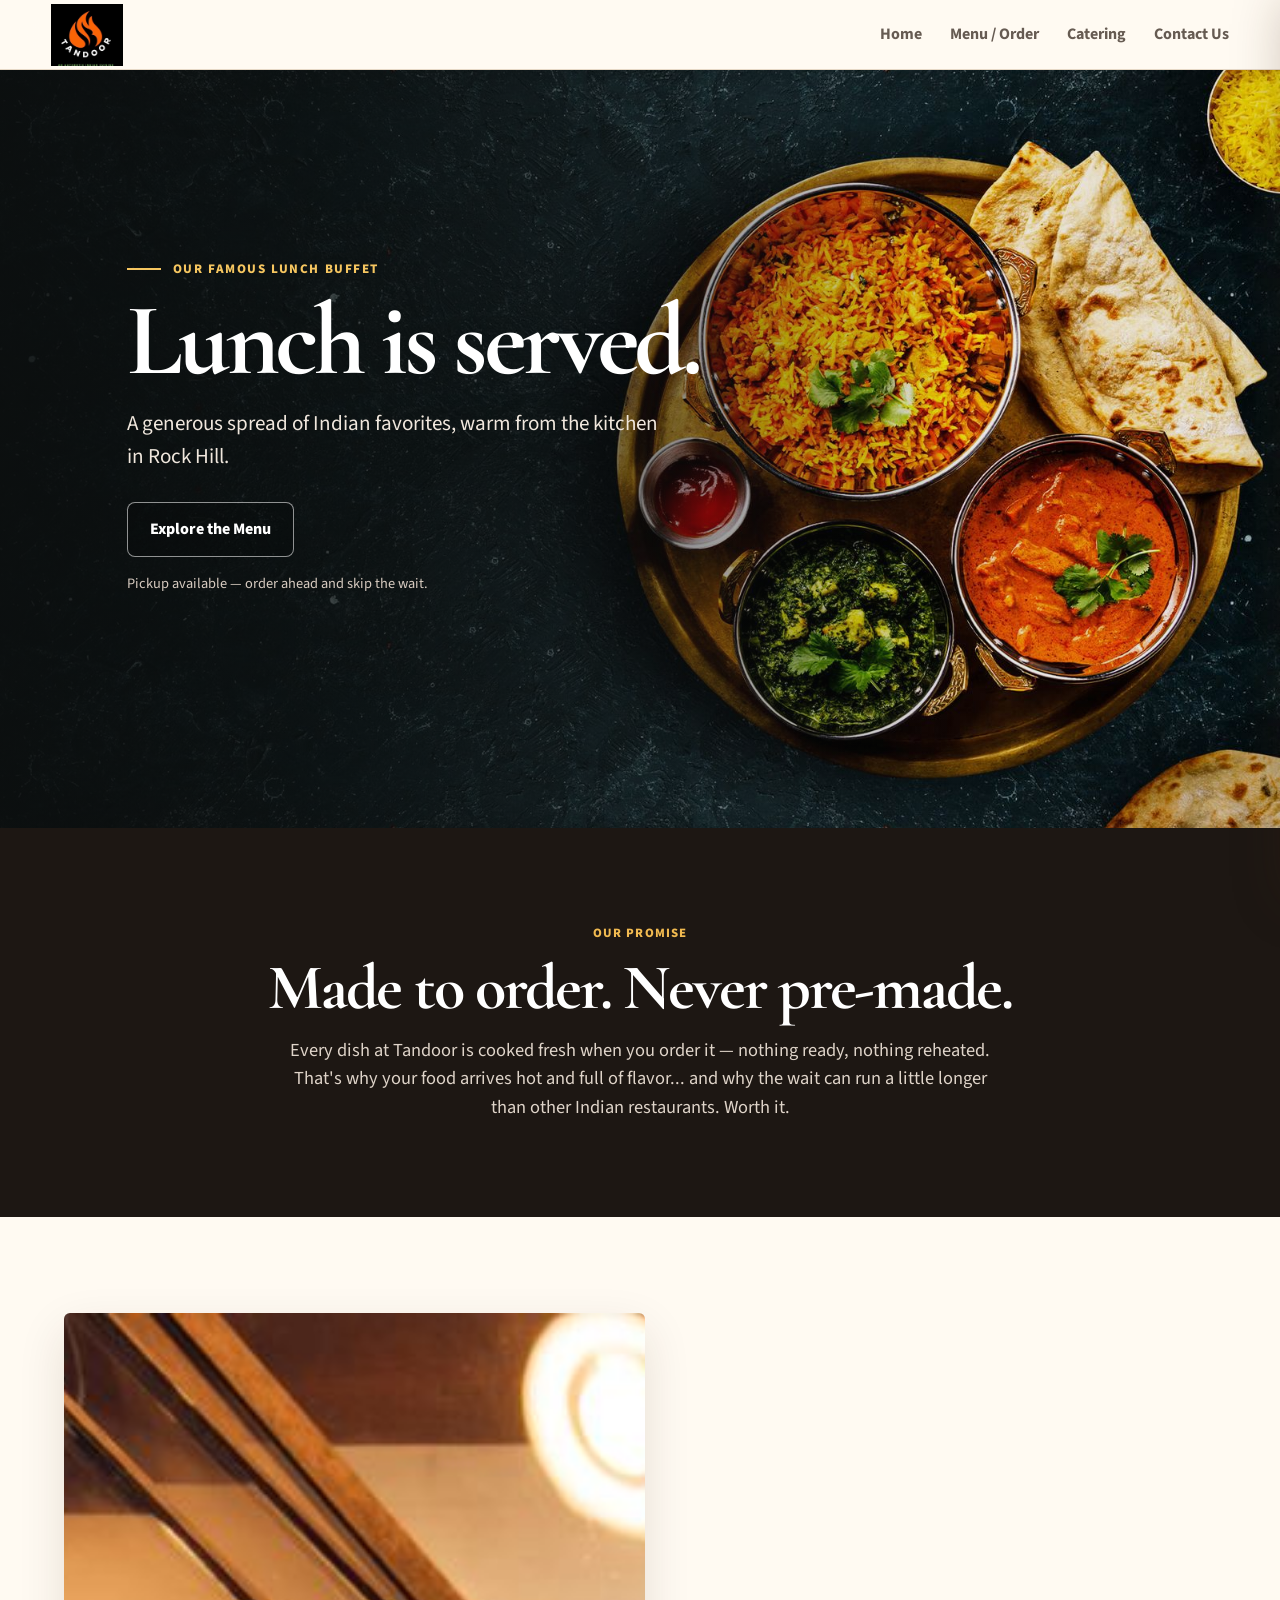
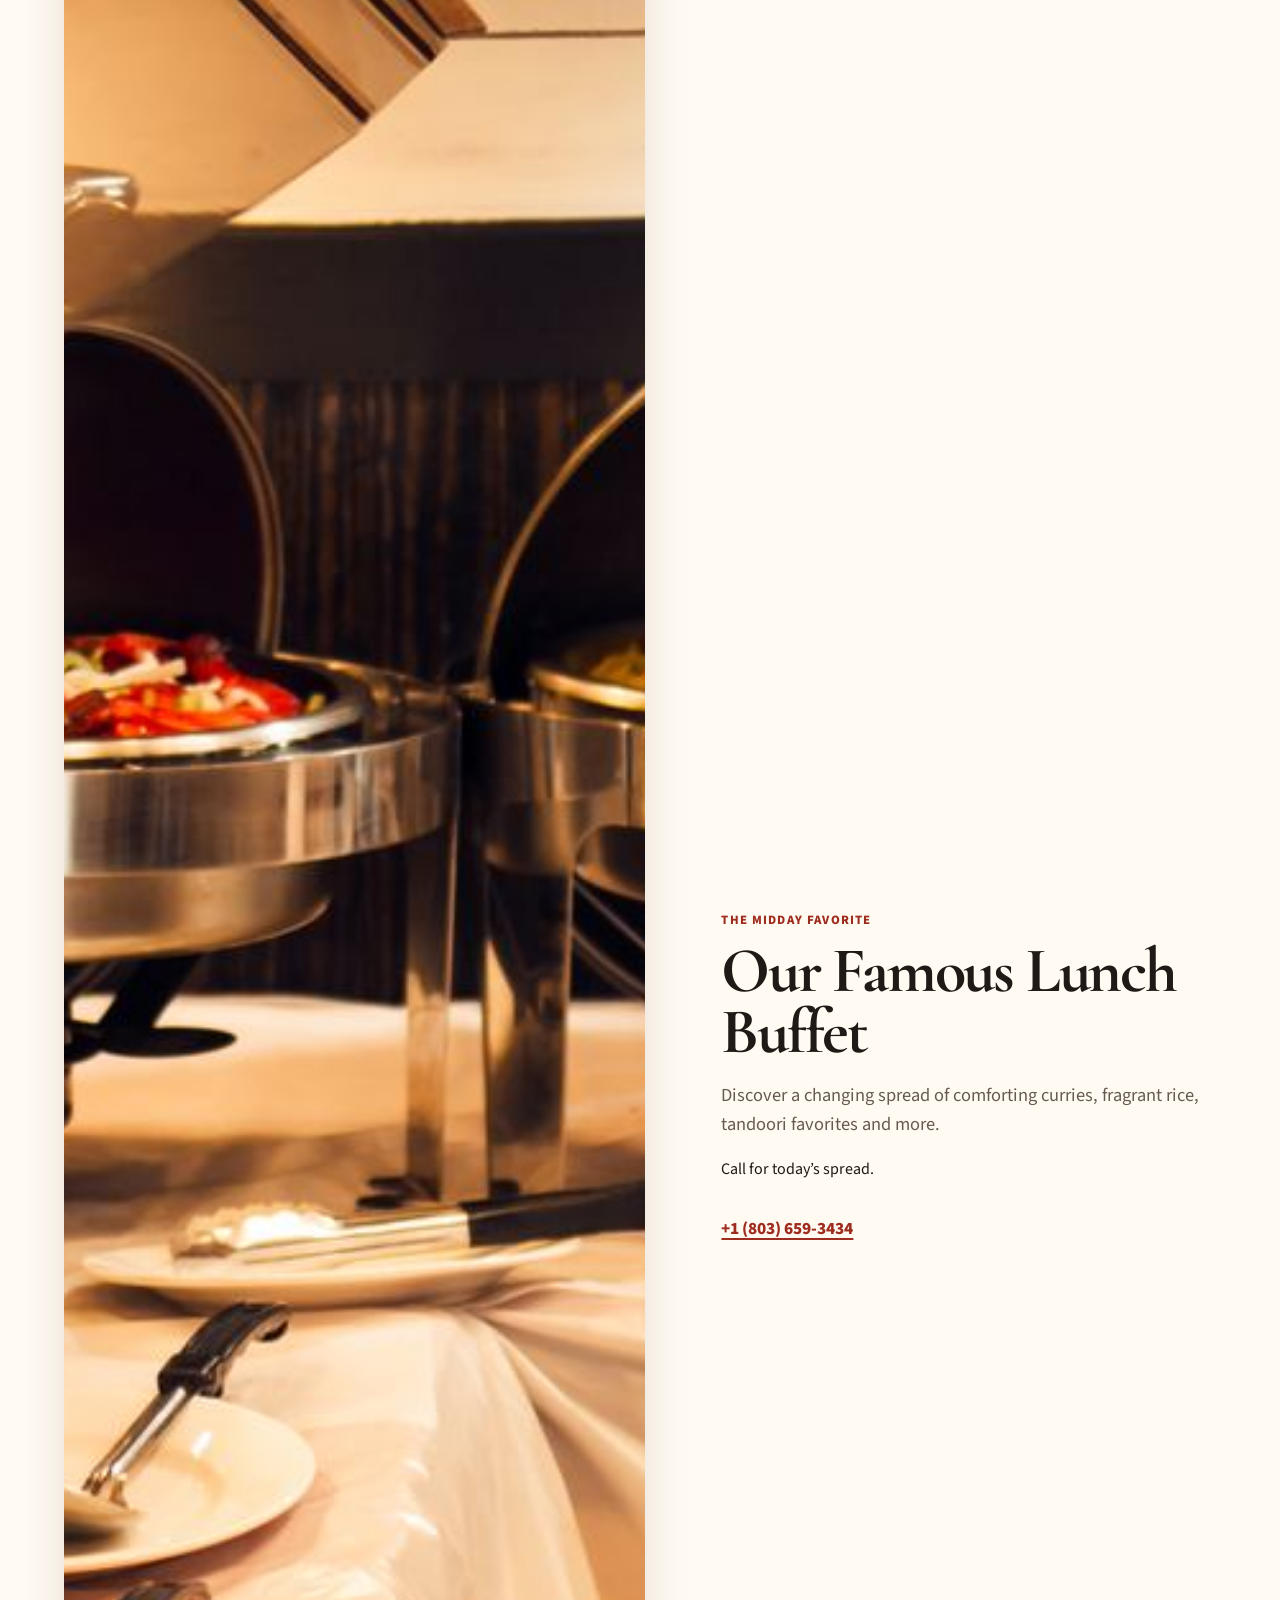
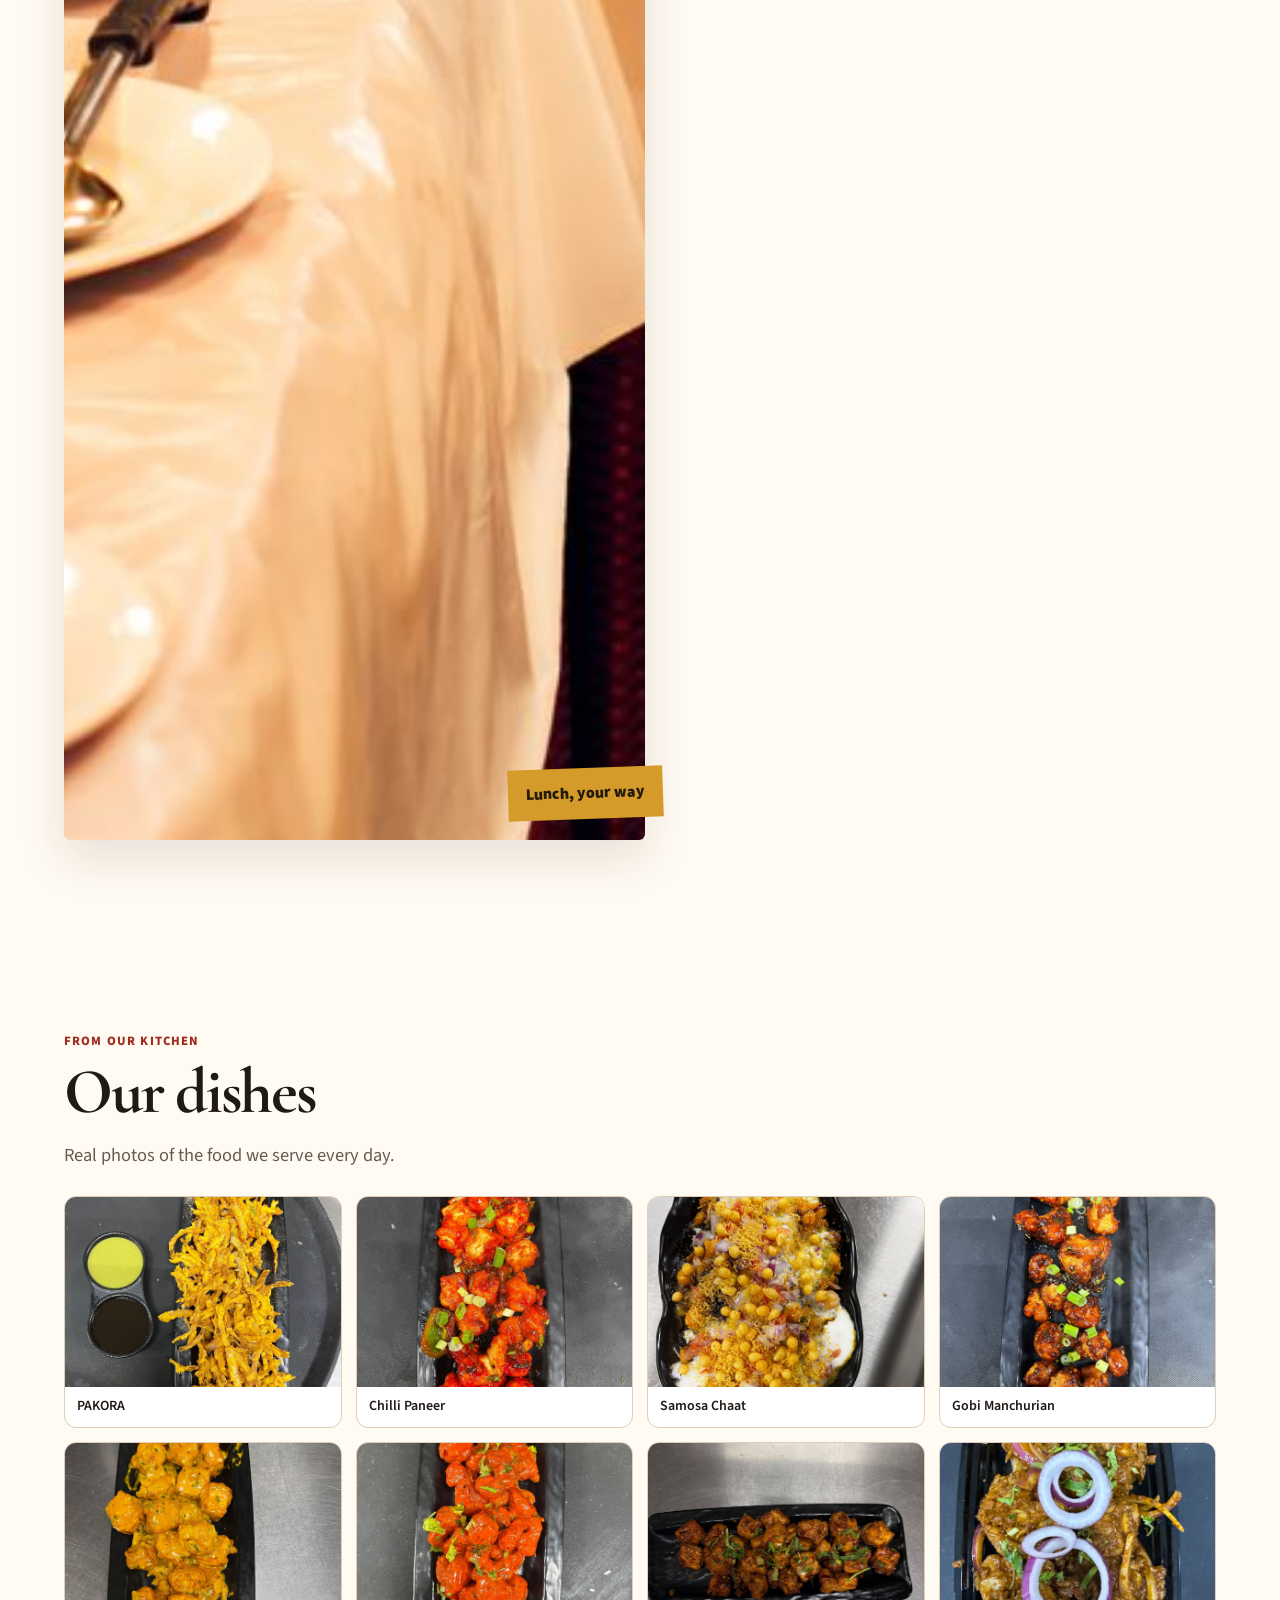
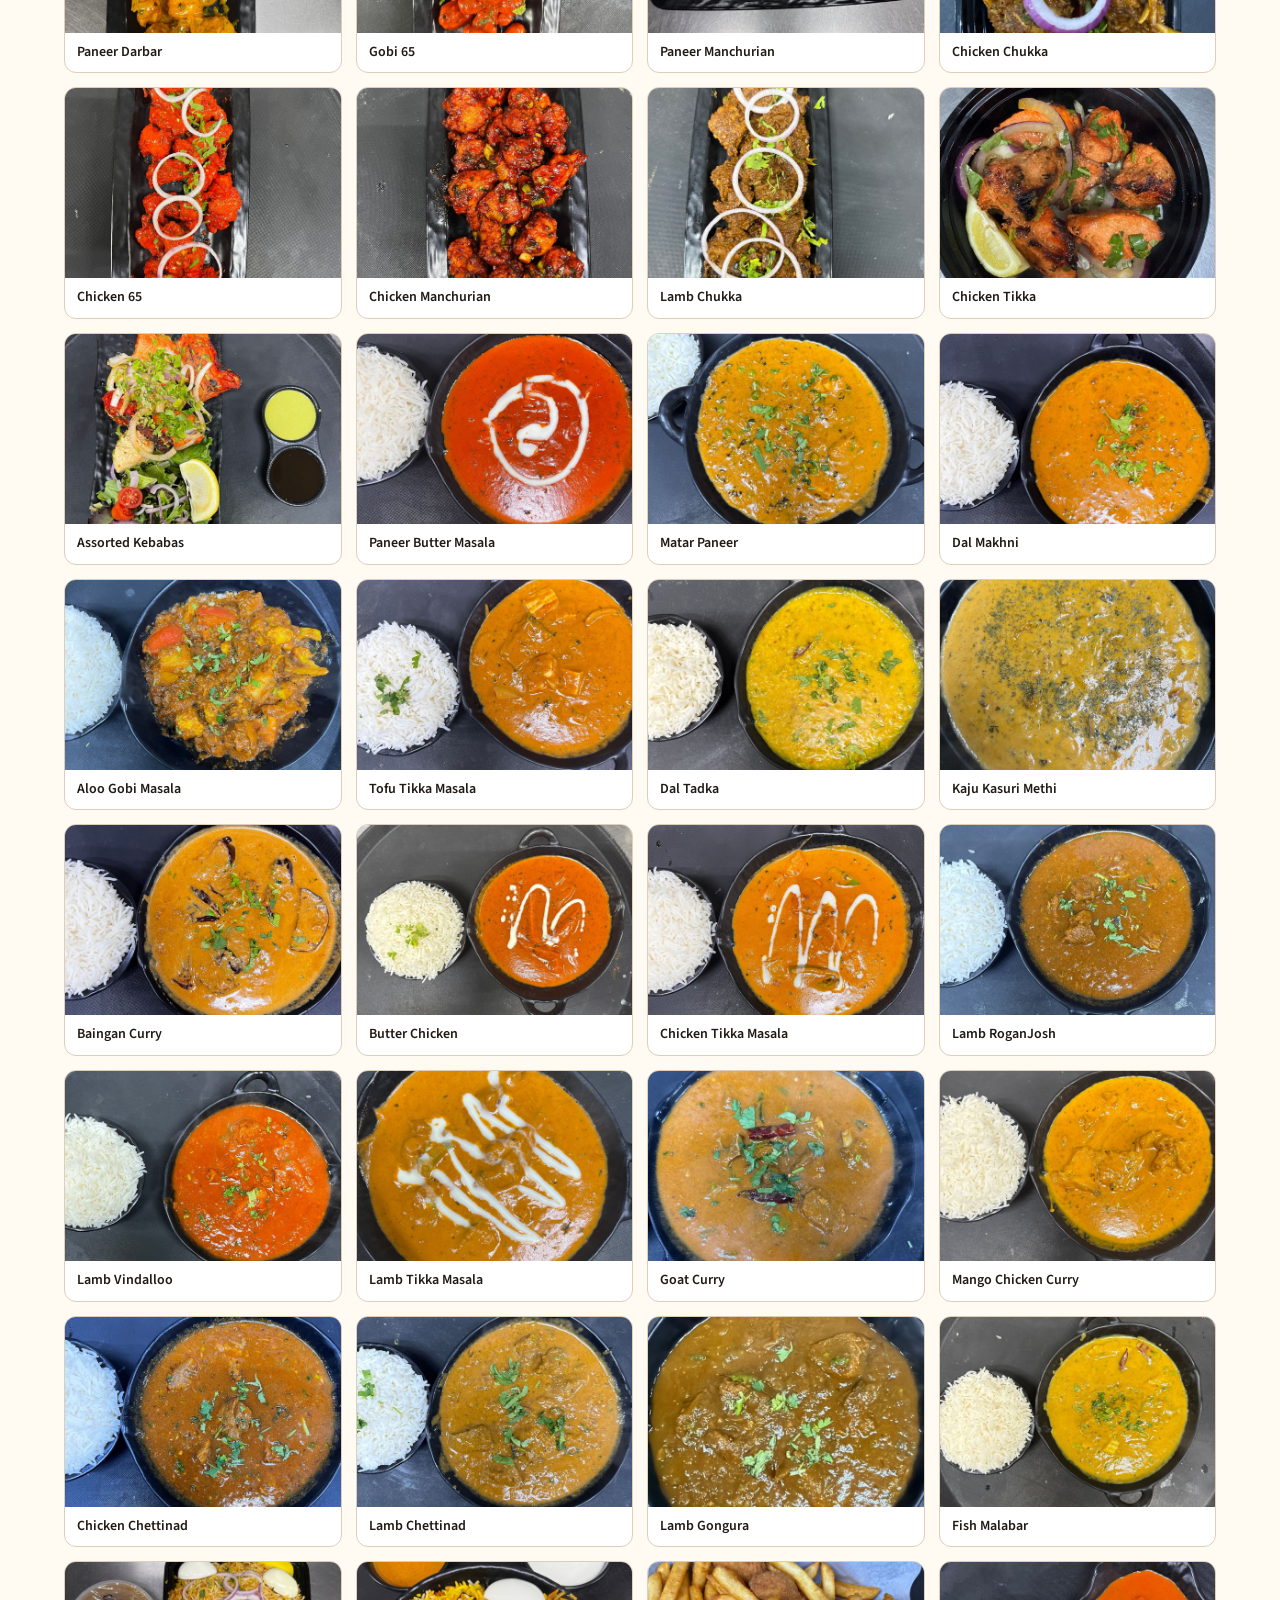
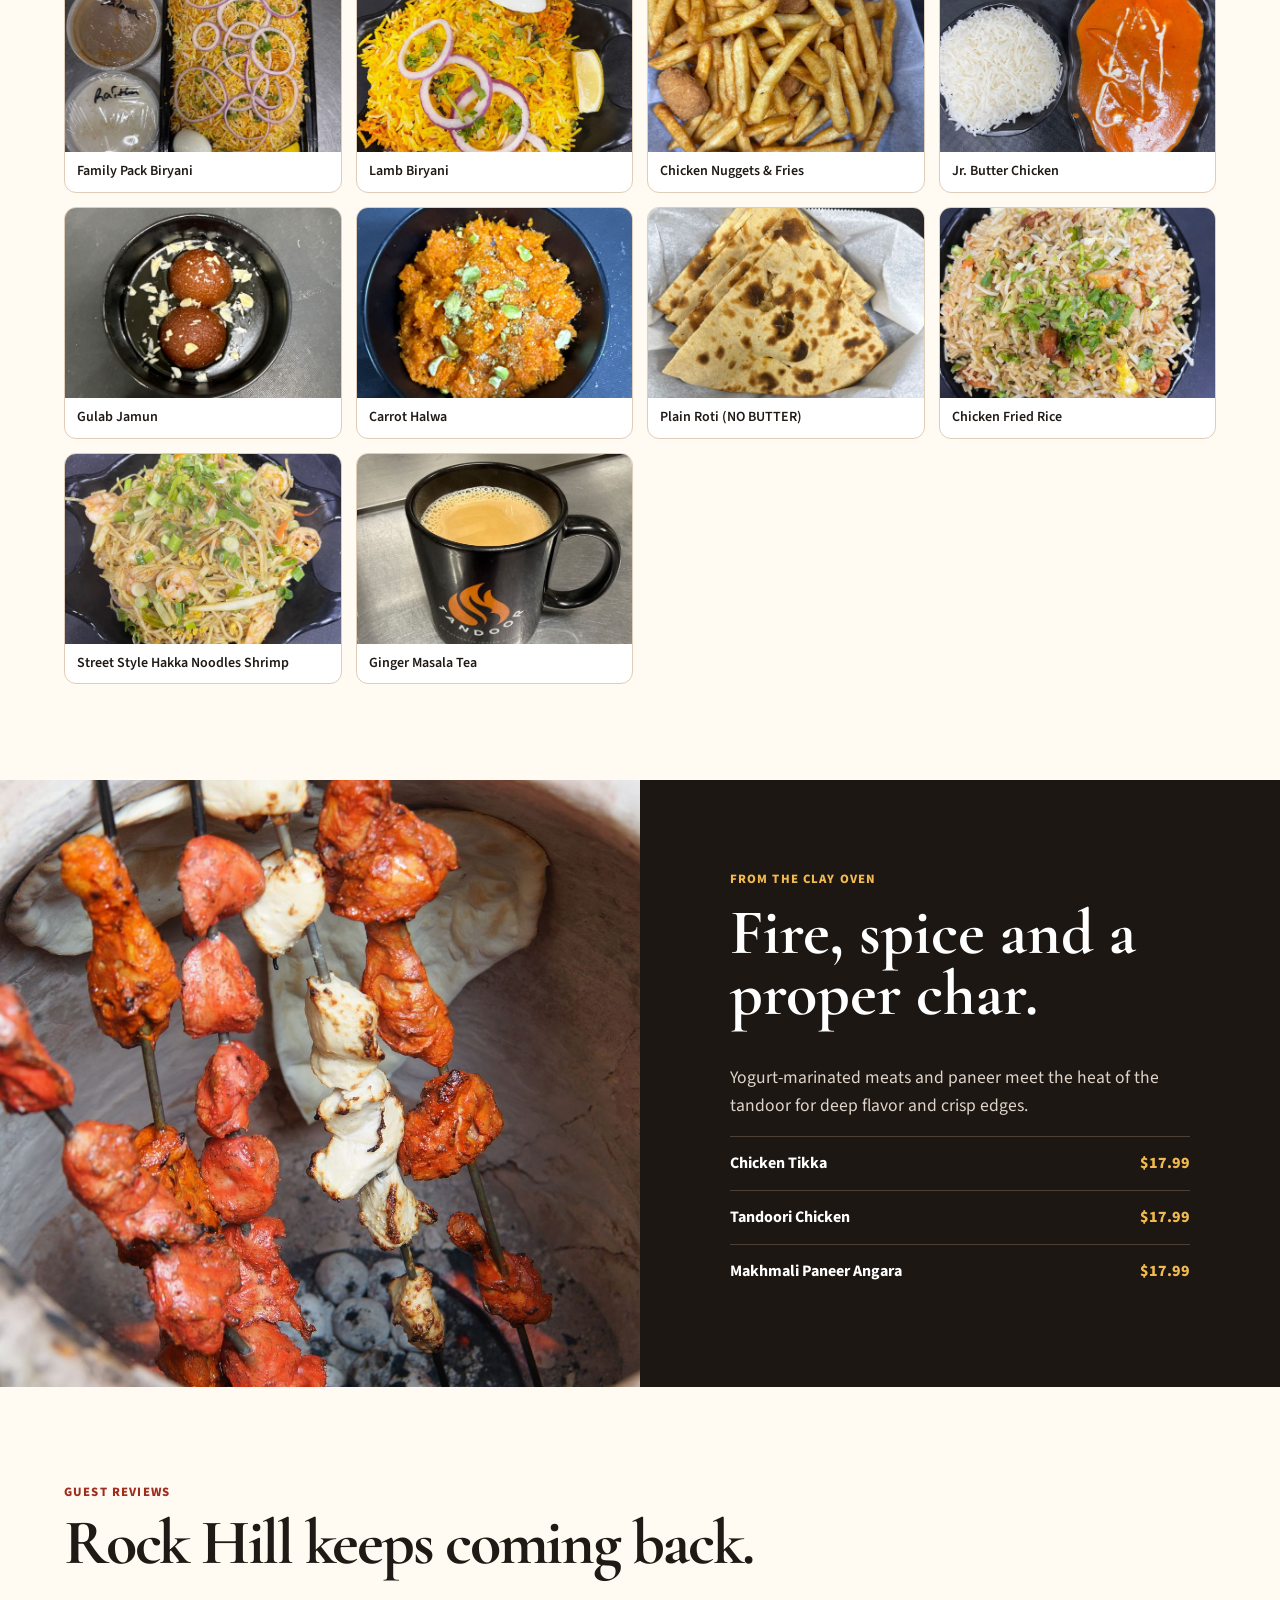
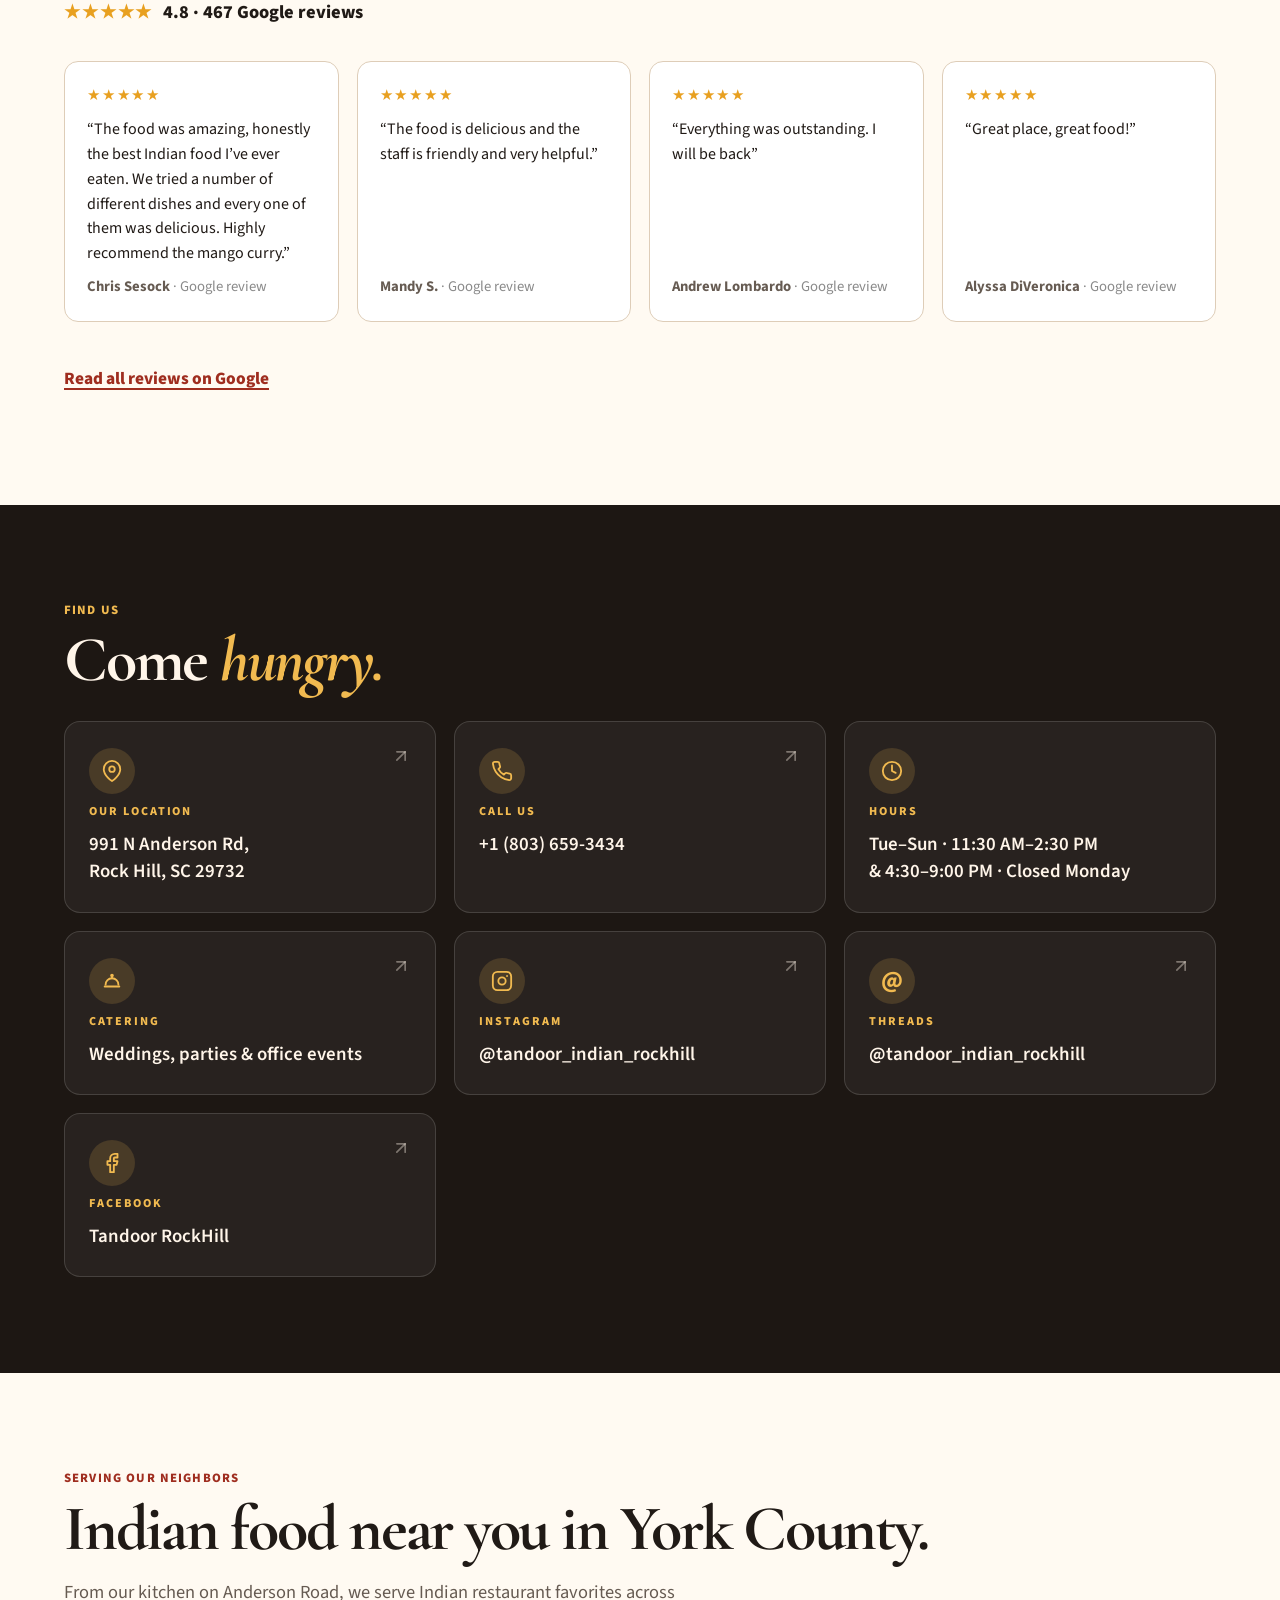
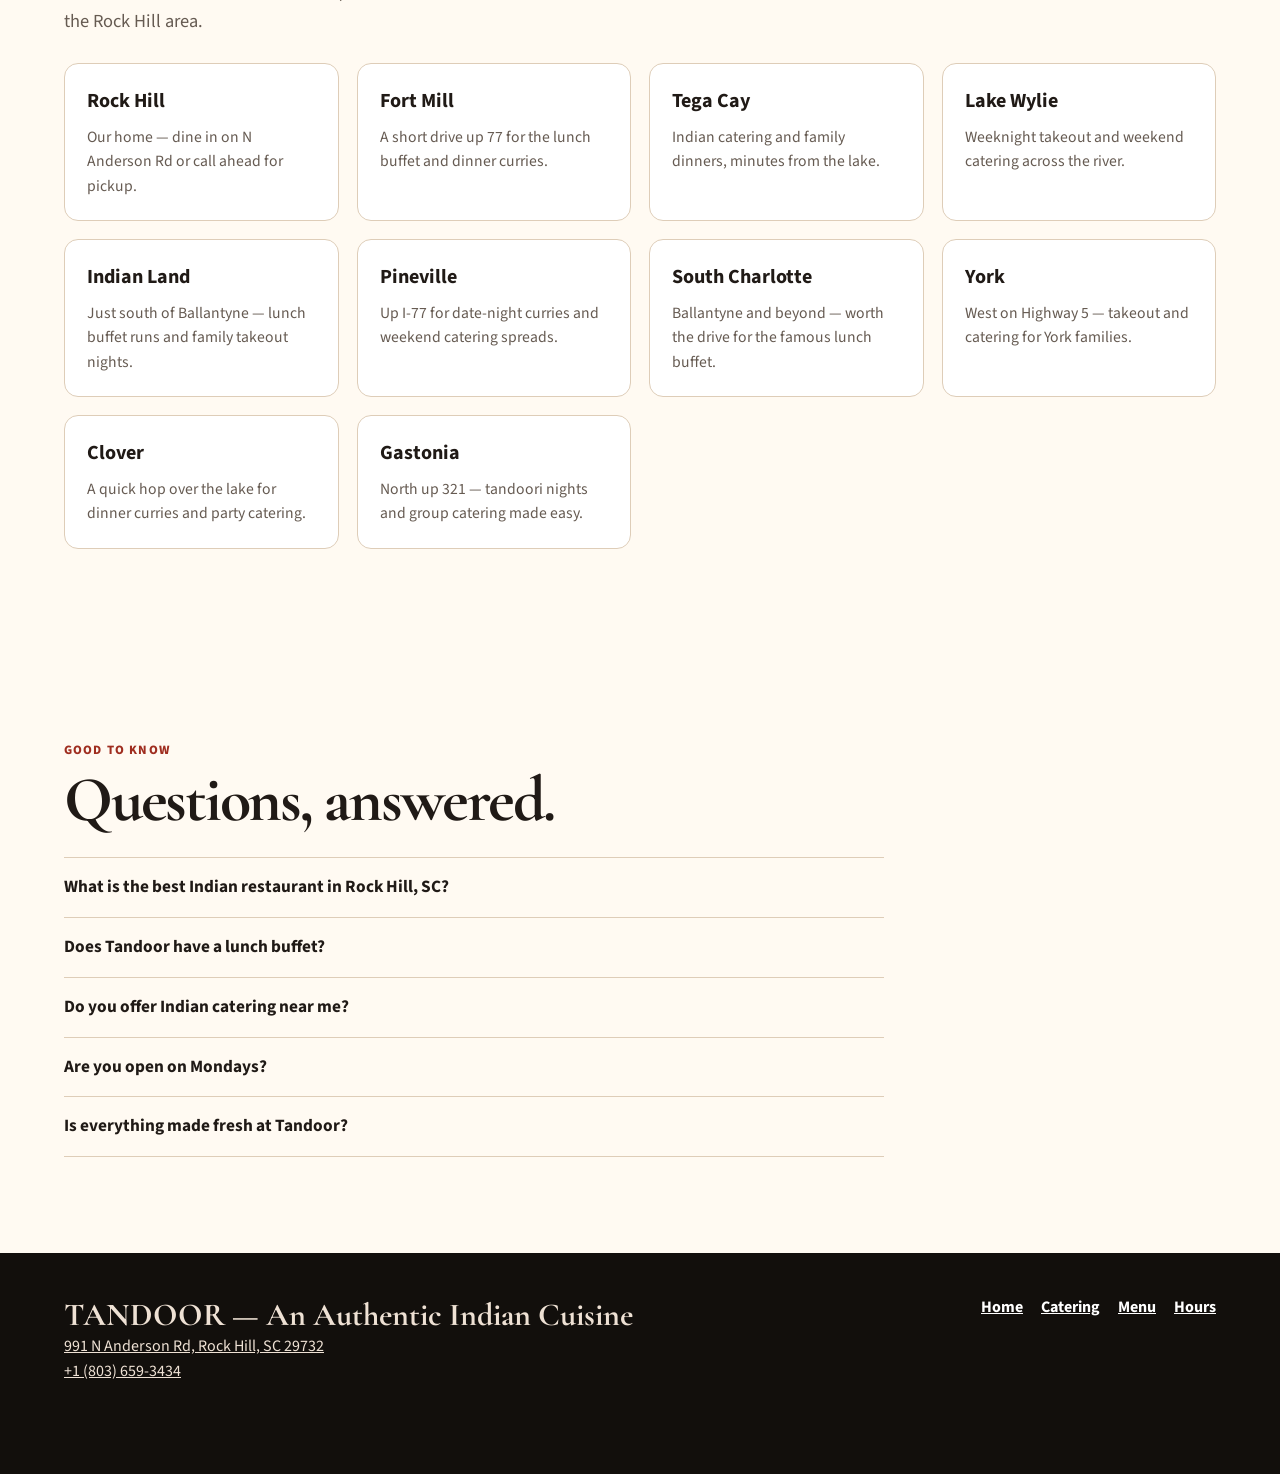
==== commit d7fa1dcc: "Add Our dishes gallery: 42 real Clover menu photos, lazy-loaded" ====
--- a/index.html
+++ b/index.html
@@ -91,7 +91,7 @@
   <link rel="preconnect" href="https://fonts.googleapis.com">
   <link rel="preconnect" href="https://fonts.gstatic.com" crossorigin>
   <link href="https://fonts.googleapis.com/css2?family=Cormorant+Garamond:wght@600;700&family=Source+Sans+3:wght@400;500;600;700&display=swap" rel="stylesheet">
-  <link rel="stylesheet" href="style.css?v=20260927g">
+  <link rel="stylesheet" href="style.css?v=20260928a">
   <link rel="stylesheet" href="order.css">
 </head>
 <body>
@@ -125,6 +125,57 @@
     <div><div class="section-kicker">The midday favorite</div><h2>Our Famous Lunch Buffet</h2><p class="lead">Discover a changing spread of comforting curries, fragrant rice, tandoori favorites and more.</p><p>Call for today’s spread.</p><a class="call-link" href="tel:+18036593434">+1 (803) 659-3434</a></div>
   </div>
 </section>
+<section class="section" id="gallery">
+  <div class="container">
+    <div class="section-kicker">From our kitchen</div>
+    <h2>Our dishes</h2>
+    <p class="lead">Real photos of the food we serve every day.</p>
+    <div class="gallery-grid">
+      <figure class="gallery-item"><img src="images/gallery/01-mixed-pakora.jpg" alt="PAKORA at Tandoor Indian Cuisine" loading="lazy"><figcaption>PAKORA</figcaption></figure>
+      <figure class="gallery-item"><img src="images/gallery/02-chilli-paneer.jpg" alt="Chilli Paneer at Tandoor Indian Cuisine" loading="lazy"><figcaption>Chilli Paneer</figcaption></figure>
+      <figure class="gallery-item"><img src="images/gallery/03-samosa-chaat.jpg" alt="Samosa Chaat at Tandoor Indian Cuisine" loading="lazy"><figcaption>Samosa Chaat</figcaption></figure>
+      <figure class="gallery-item"><img src="images/gallery/05-gobi-manchurian.jpg" alt="Gobi Manchurian at Tandoor Indian Cuisine" loading="lazy"><figcaption>Gobi Manchurian</figcaption></figure>
+      <figure class="gallery-item"><img src="images/gallery/06-paneer-darbar.jpg" alt="Paneer Darbar at Tandoor Indian Cuisine" loading="lazy"><figcaption>Paneer Darbar</figcaption></figure>
+      <figure class="gallery-item"><img src="images/gallery/07-gobi-65.jpg" alt="Gobi 65 at Tandoor Indian Cuisine" loading="lazy"><figcaption>Gobi 65</figcaption></figure>
+      <figure class="gallery-item"><img src="images/gallery/08-paneer-manchurian.jpg" alt="Paneer Manchurian at Tandoor Indian Cuisine" loading="lazy"><figcaption>Paneer Manchurian</figcaption></figure>
+      <figure class="gallery-item"><img src="images/gallery/09-chicken-chukka.jpg" alt="Chicken Chukka at Tandoor Indian Cuisine" loading="lazy"><figcaption>Chicken Chukka</figcaption></figure>
+      <figure class="gallery-item"><img src="images/gallery/10-chicken-65.jpg" alt="Chicken 65 at Tandoor Indian Cuisine" loading="lazy"><figcaption>Chicken 65</figcaption></figure>
+      <figure class="gallery-item"><img src="images/gallery/11-chicken-manchurian.jpg" alt="Chicken Manchurian at Tandoor Indian Cuisine" loading="lazy"><figcaption>Chicken Manchurian</figcaption></figure>
+      <figure class="gallery-item"><img src="images/gallery/12-lamb-chukka.jpg" alt="Lamb Chukka at Tandoor Indian Cuisine" loading="lazy"><figcaption>Lamb Chukka</figcaption></figure>
+      <figure class="gallery-item"><img src="images/gallery/13-chicken-tikka.jpg" alt="Chicken Tikka at Tandoor Indian Cuisine" loading="lazy"><figcaption>Chicken Tikka</figcaption></figure>
+      <figure class="gallery-item"><img src="images/gallery/14-assorted-kebabas.jpg" alt="Assorted Kebabas at Tandoor Indian Cuisine" loading="lazy"><figcaption>Assorted Kebabas</figcaption></figure>
+      <figure class="gallery-item"><img src="images/gallery/15-paneer-butter-masala.jpg" alt="Paneer Butter Masala at Tandoor Indian Cuisine" loading="lazy"><figcaption>Paneer Butter Masala</figcaption></figure>
+      <figure class="gallery-item"><img src="images/gallery/16-matar-paneer.jpg" alt="Matar Paneer at Tandoor Indian Cuisine" loading="lazy"><figcaption>Matar Paneer</figcaption></figure>
+      <figure class="gallery-item"><img src="images/gallery/17-dal-makhni.jpg" alt="Dal Makhni at Tandoor Indian Cuisine" loading="lazy"><figcaption>Dal Makhni</figcaption></figure>
+      <figure class="gallery-item"><img src="images/gallery/18-aloo-gobi-masala.jpg" alt="Aloo Gobi Masala at Tandoor Indian Cuisine" loading="lazy"><figcaption>Aloo Gobi Masala</figcaption></figure>
+      <figure class="gallery-item"><img src="images/gallery/19-tofu-tikka-masala.jpg" alt="Tofu Tikka Masala at Tandoor Indian Cuisine" loading="lazy"><figcaption>Tofu Tikka Masala</figcaption></figure>
+      <figure class="gallery-item"><img src="images/gallery/20-dal-tadka.jpg" alt="Dal Tadka at Tandoor Indian Cuisine" loading="lazy"><figcaption>Dal Tadka</figcaption></figure>
+      <figure class="gallery-item"><img src="images/gallery/21-kaju-kasuri-methi.jpg" alt="Kaju Kasuri Methi at Tandoor Indian Cuisine" loading="lazy"><figcaption>Kaju Kasuri Methi</figcaption></figure>
+      <figure class="gallery-item"><img src="images/gallery/22-baingan-curry.jpg" alt="Baingan Curry at Tandoor Indian Cuisine" loading="lazy"><figcaption>Baingan Curry</figcaption></figure>
+      <figure class="gallery-item"><img src="images/gallery/23-butter-chicken.jpg" alt="Butter Chicken at Tandoor Indian Cuisine" loading="lazy"><figcaption>Butter Chicken</figcaption></figure>
+      <figure class="gallery-item"><img src="images/gallery/24-chicken-tikka-masala.jpg" alt="Chicken Tikka Masala at Tandoor Indian Cuisine" loading="lazy"><figcaption>Chicken Tikka Masala</figcaption></figure>
+      <figure class="gallery-item"><img src="images/gallery/25-lamb-roganjosh.jpg" alt="Lamb RoganJosh at Tandoor Indian Cuisine" loading="lazy"><figcaption>Lamb RoganJosh</figcaption></figure>
+      <figure class="gallery-item"><img src="images/gallery/26-lamb-vindalloo.jpg" alt="Lamb Vindalloo at Tandoor Indian Cuisine" loading="lazy"><figcaption>Lamb Vindalloo</figcaption></figure>
+      <figure class="gallery-item"><img src="images/gallery/27-lamb-tikka-masala.jpg" alt="Lamb Tikka Masala at Tandoor Indian Cuisine" loading="lazy"><figcaption>Lamb Tikka Masala</figcaption></figure>
+      <figure class="gallery-item"><img src="images/gallery/28-goat-curry.jpg" alt="Goat Curry at Tandoor Indian Cuisine" loading="lazy"><figcaption>Goat Curry</figcaption></figure>
+      <figure class="gallery-item"><img src="images/gallery/29-mango-chicken-curry.jpg" alt="Mango Chicken Curry at Tandoor Indian Cuisine" loading="lazy"><figcaption>Mango Chicken Curry</figcaption></figure>
+      <figure class="gallery-item"><img src="images/gallery/30-chicken-chettinad.jpg" alt="Chicken Chettinad at Tandoor Indian Cuisine" loading="lazy"><figcaption>Chicken Chettinad</figcaption></figure>
+      <figure class="gallery-item"><img src="images/gallery/31-lamb-chettinad.jpg" alt="Lamb Chettinad at Tandoor Indian Cuisine" loading="lazy"><figcaption>Lamb Chettinad</figcaption></figure>
+      <figure class="gallery-item"><img src="images/gallery/32-lamb-gongura.jpg" alt="Lamb Gongura at Tandoor Indian Cuisine" loading="lazy"><figcaption>Lamb Gongura</figcaption></figure>
+      <figure class="gallery-item"><img src="images/gallery/33-fish-malabar.jpg" alt="Fish Malabar at Tandoor Indian Cuisine" loading="lazy"><figcaption>Fish Malabar</figcaption></figure>
+      <figure class="gallery-item"><img src="images/gallery/34-family-pack-biryani.jpg" alt="Family Pack Biryani at Tandoor Indian Cuisine" loading="lazy"><figcaption>Family Pack Biryani</figcaption></figure>
+      <figure class="gallery-item"><img src="images/gallery/35-lamb-biryani.jpg" alt="Lamb Biryani at Tandoor Indian Cuisine" loading="lazy"><figcaption>Lamb Biryani</figcaption></figure>
+      <figure class="gallery-item"><img src="images/gallery/36-chicken-nuggets-and-fries.jpg" alt="Chicken Nuggets & Fries at Tandoor Indian Cuisine" loading="lazy"><figcaption>Chicken Nuggets & Fries</figcaption></figure>
+      <figure class="gallery-item"><img src="images/gallery/37-jr-butter-chicken.jpg" alt="Jr. Butter Chicken at Tandoor Indian Cuisine" loading="lazy"><figcaption>Jr. Butter Chicken</figcaption></figure>
+      <figure class="gallery-item"><img src="images/gallery/38-gulab-jamun.jpg" alt="Gulab Jamun at Tandoor Indian Cuisine" loading="lazy"><figcaption>Gulab Jamun</figcaption></figure>
+      <figure class="gallery-item"><img src="images/gallery/39-carrot-halwa.jpg" alt="Carrot Halwa at Tandoor Indian Cuisine" loading="lazy"><figcaption>Carrot Halwa</figcaption></figure>
+      <figure class="gallery-item"><img src="images/gallery/40-plain-roti-no-butter.jpg" alt="Plain Roti (NO BUTTER) at Tandoor Indian Cuisine" loading="lazy"><figcaption>Plain Roti (NO BUTTER)</figcaption></figure>
+      <figure class="gallery-item"><img src="images/gallery/41-chicken-fried-rice.jpg" alt="Chicken Fried Rice at Tandoor Indian Cuisine" loading="lazy"><figcaption>Chicken Fried Rice</figcaption></figure>
+      <figure class="gallery-item"><img src="images/gallery/42-street-style-hakka-noodles-shrimp.jpg" alt="Street Style Hakka Noodles Shrimp at Tandoor Indian Cuisine" loading="lazy"><figcaption>Street Style Hakka Noodles Shrimp</figcaption></figure>
+      <figure class="gallery-item"><img src="images/gallery/43-ginger-masala-tea.jpg" alt="Ginger Masala Tea at Tandoor Indian Cuisine" loading="lazy"><figcaption>Ginger Masala Tea</figcaption></figure>
+    </div>
+  </div>
+</section>
 <section class="craft">
   <div class="craft-grid">
     <div class="craft-image"><img src="images/tandoor.jpg" alt="Chicken tikka skewers roasting inside a traditional clay tandoor oven" width="4912" height="3264" loading="lazy"></div>
--- a/style.css
+++ b/style.css
@@ -90,3 +90,11 @@
     .connect-arrow svg{width:20px;height:20px}
     @media(max-width:900px){.connect-grid{grid-template-columns:1fr 1fr}}
     @media(max-width:560px){.connect-grid{grid-template-columns:1fr}}
+
+/* Gallery */
+.gallery-grid{display:grid;grid-template-columns:repeat(4,1fr);gap:14px;margin-top:26px}
+.gallery-item{margin:0;background:var(--surface);border:1px solid var(--line);border-radius:12px;overflow:hidden}
+.gallery-item img{display:block;width:100%;height:190px;object-fit:cover}
+.gallery-item figcaption{padding:9px 12px;font-size:14px;font-weight:600;color:var(--ink)}
+@media(max-width:900px){.gallery-grid{grid-template-columns:repeat(3,1fr)}}
+@media(max-width:640px){.gallery-grid{grid-template-columns:repeat(2,1fr)}.gallery-item img{height:150px}}
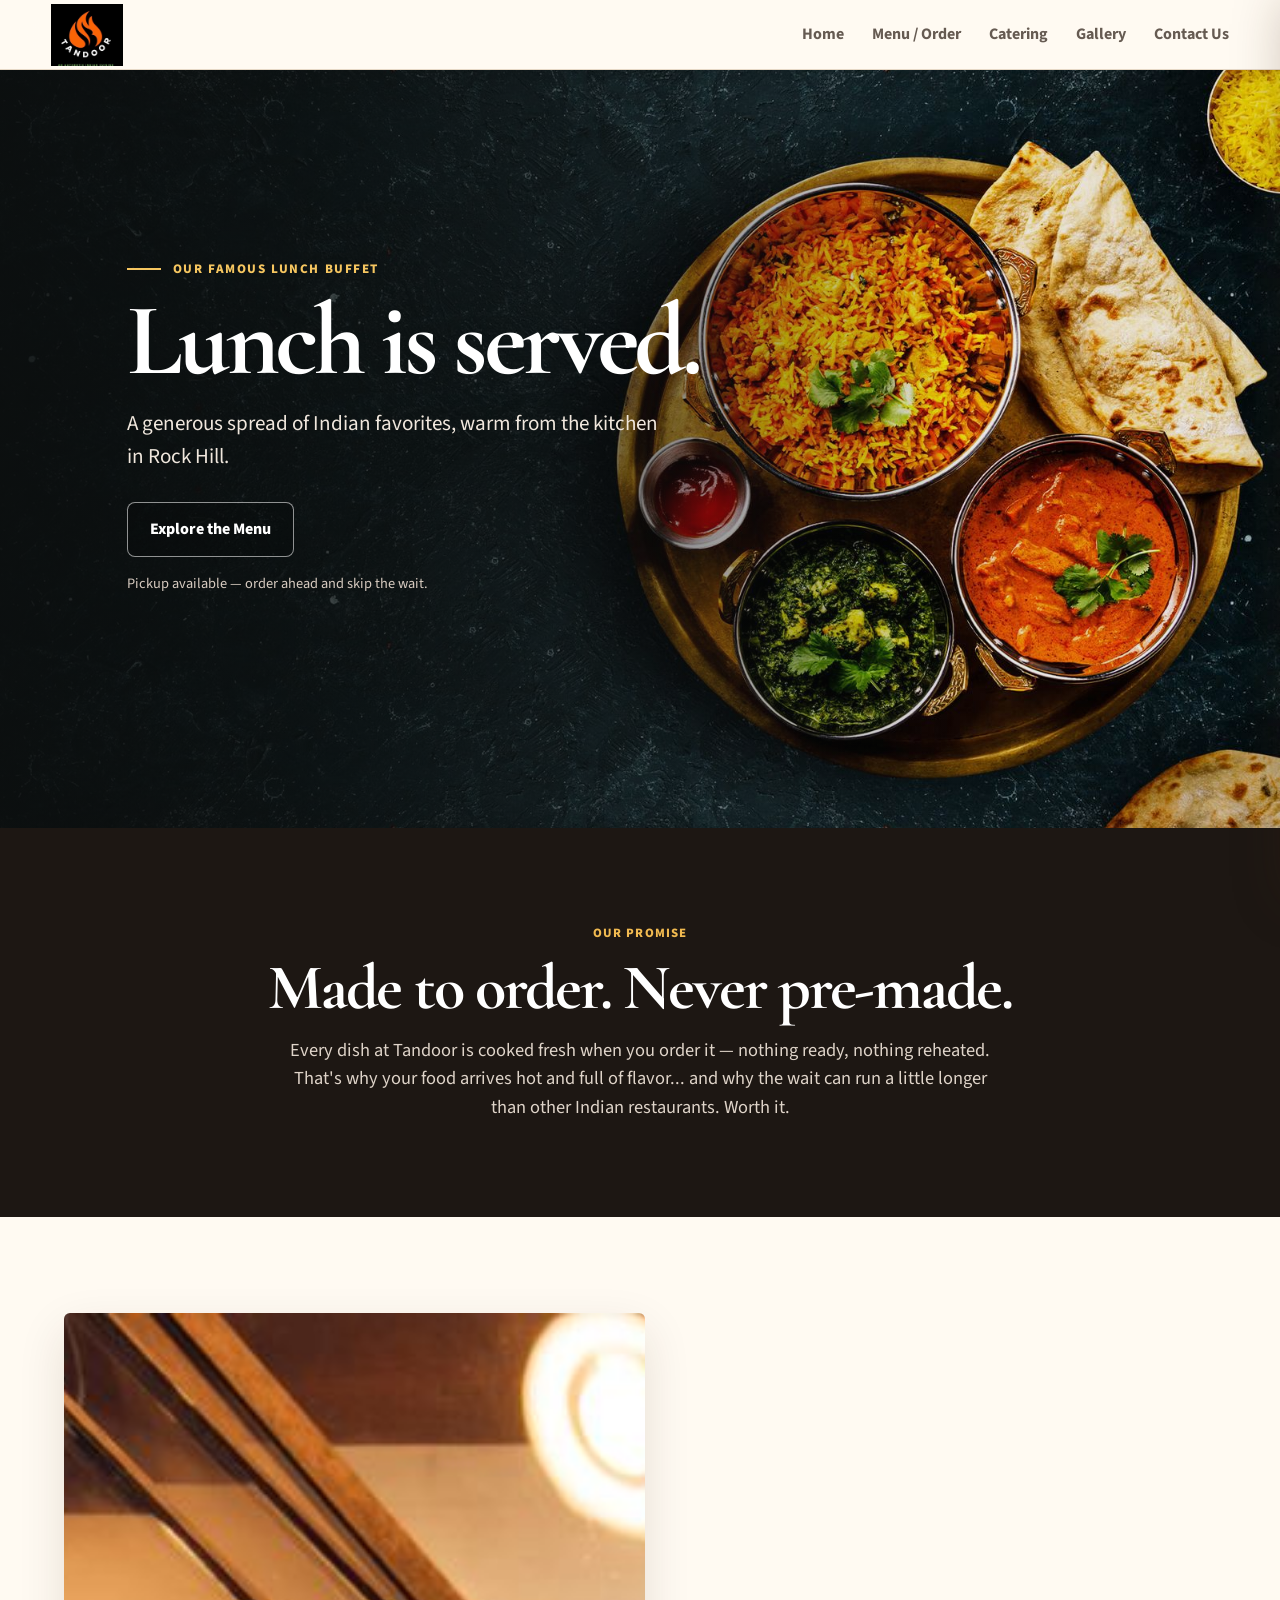
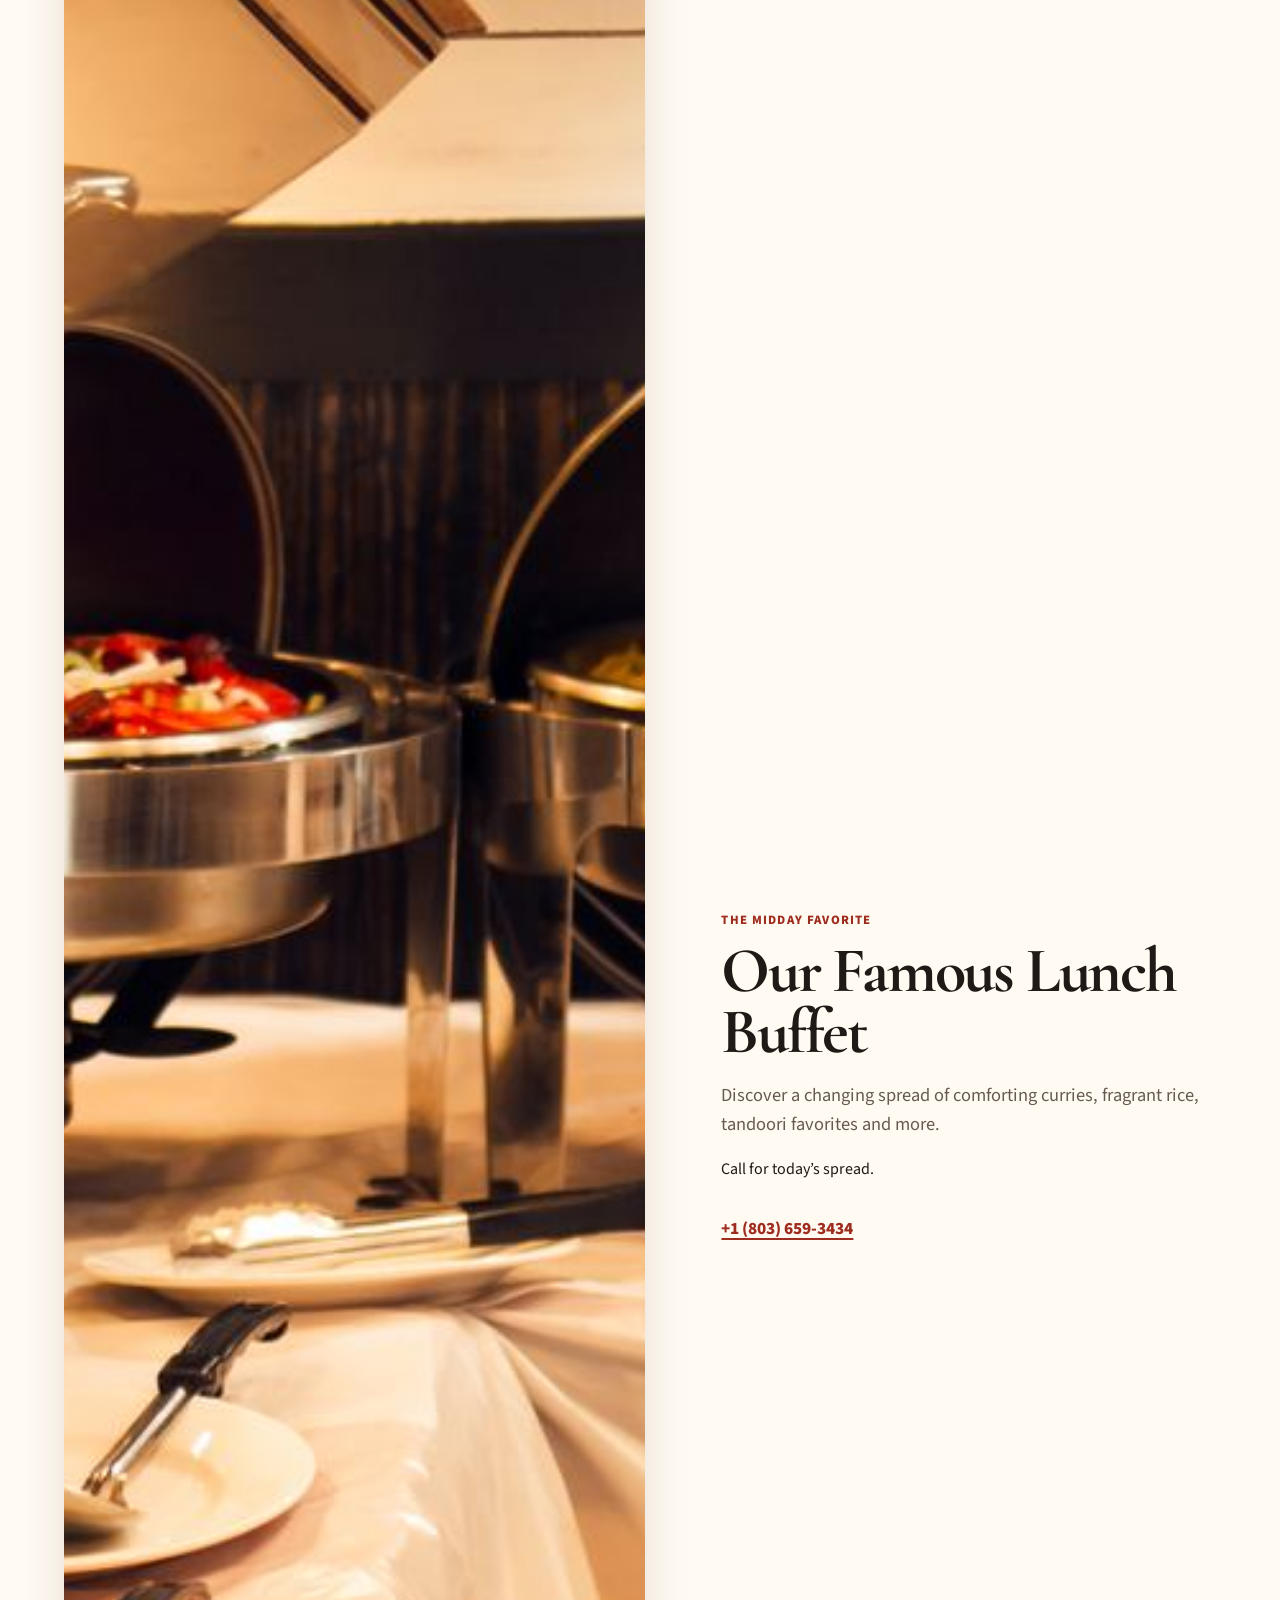
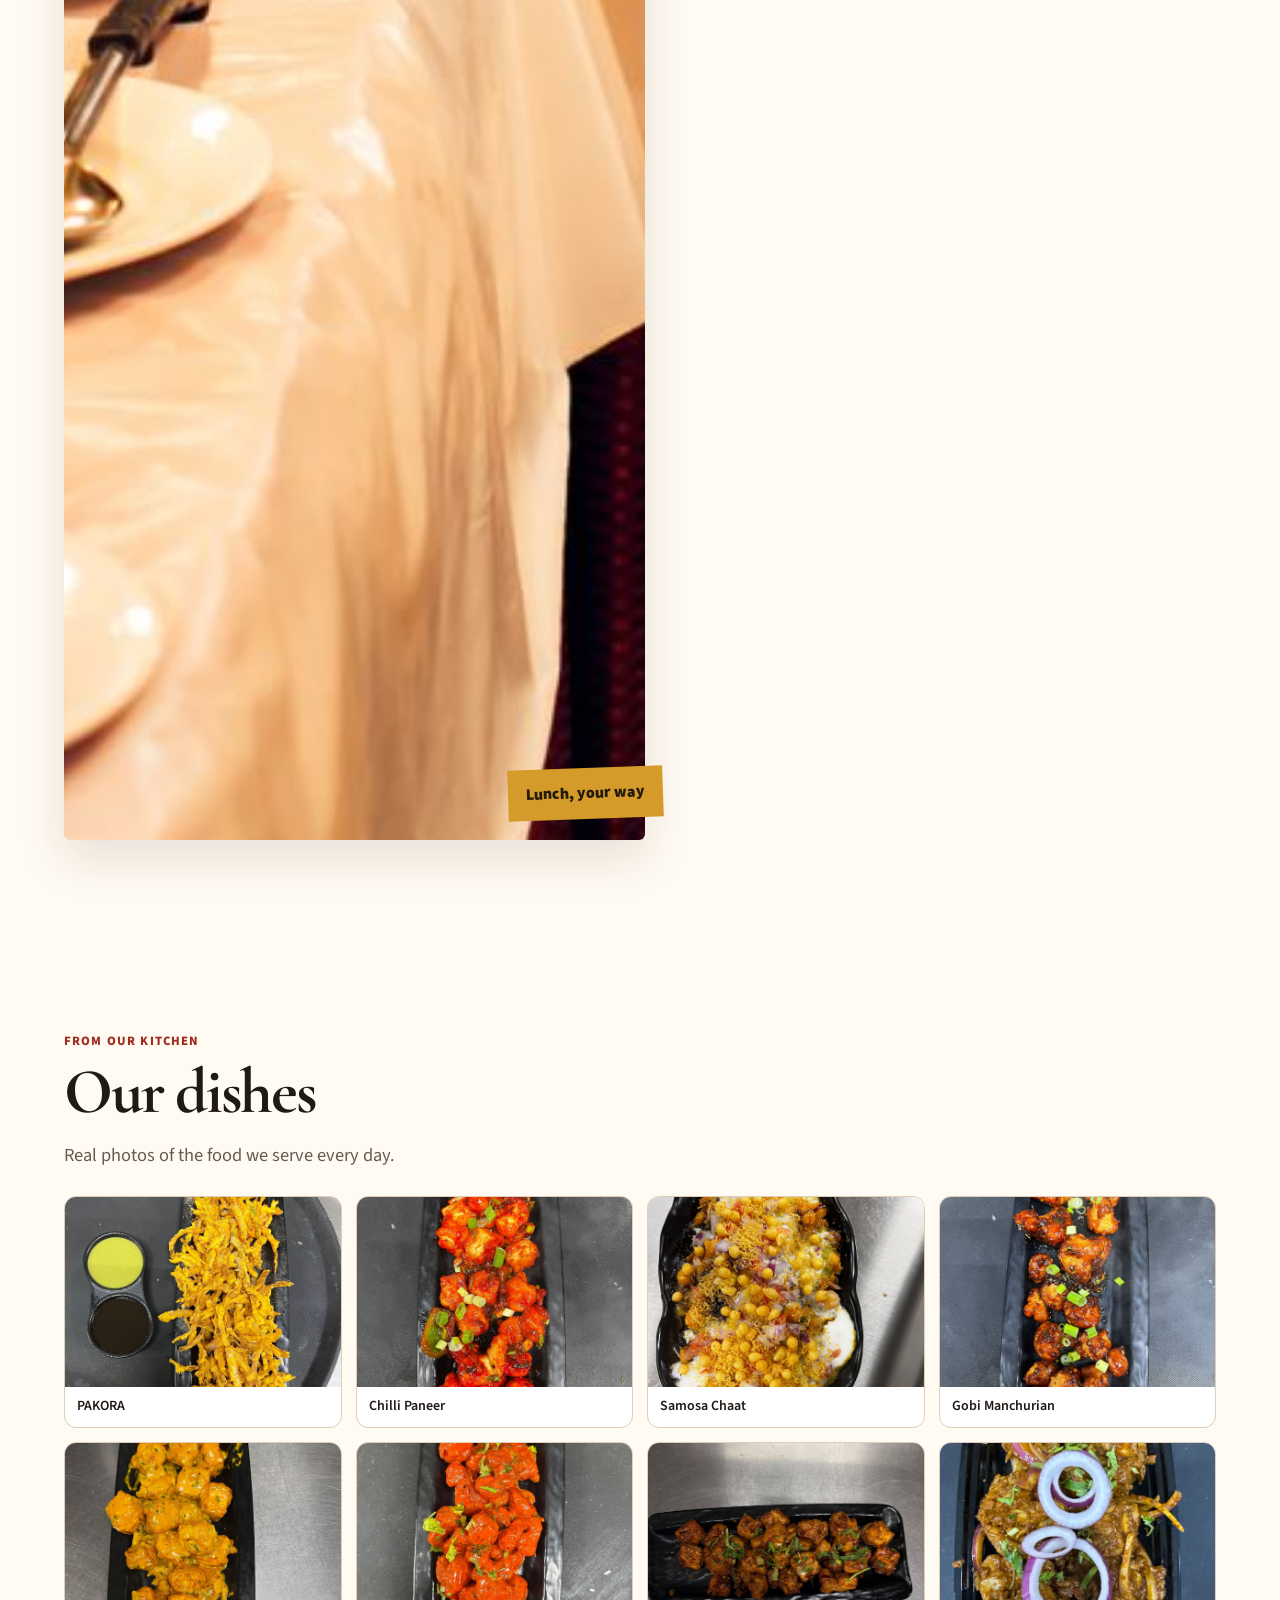
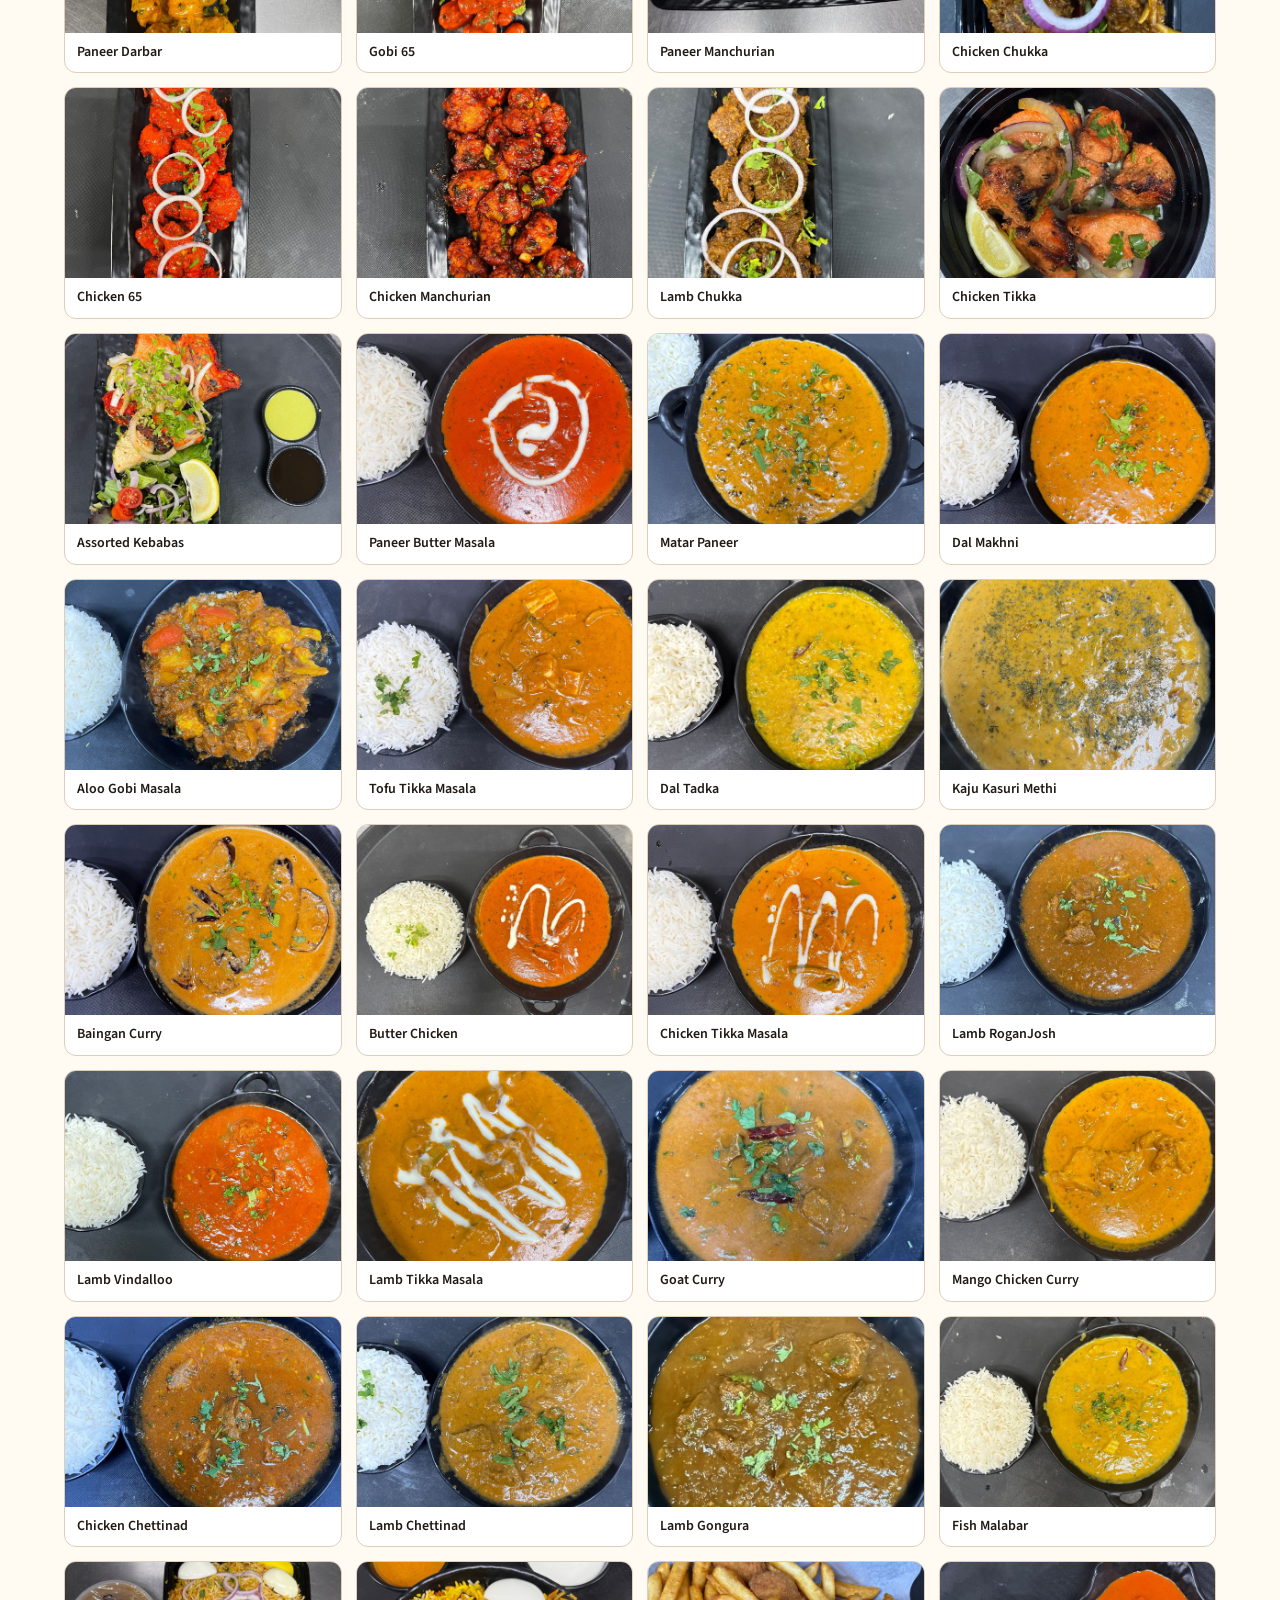
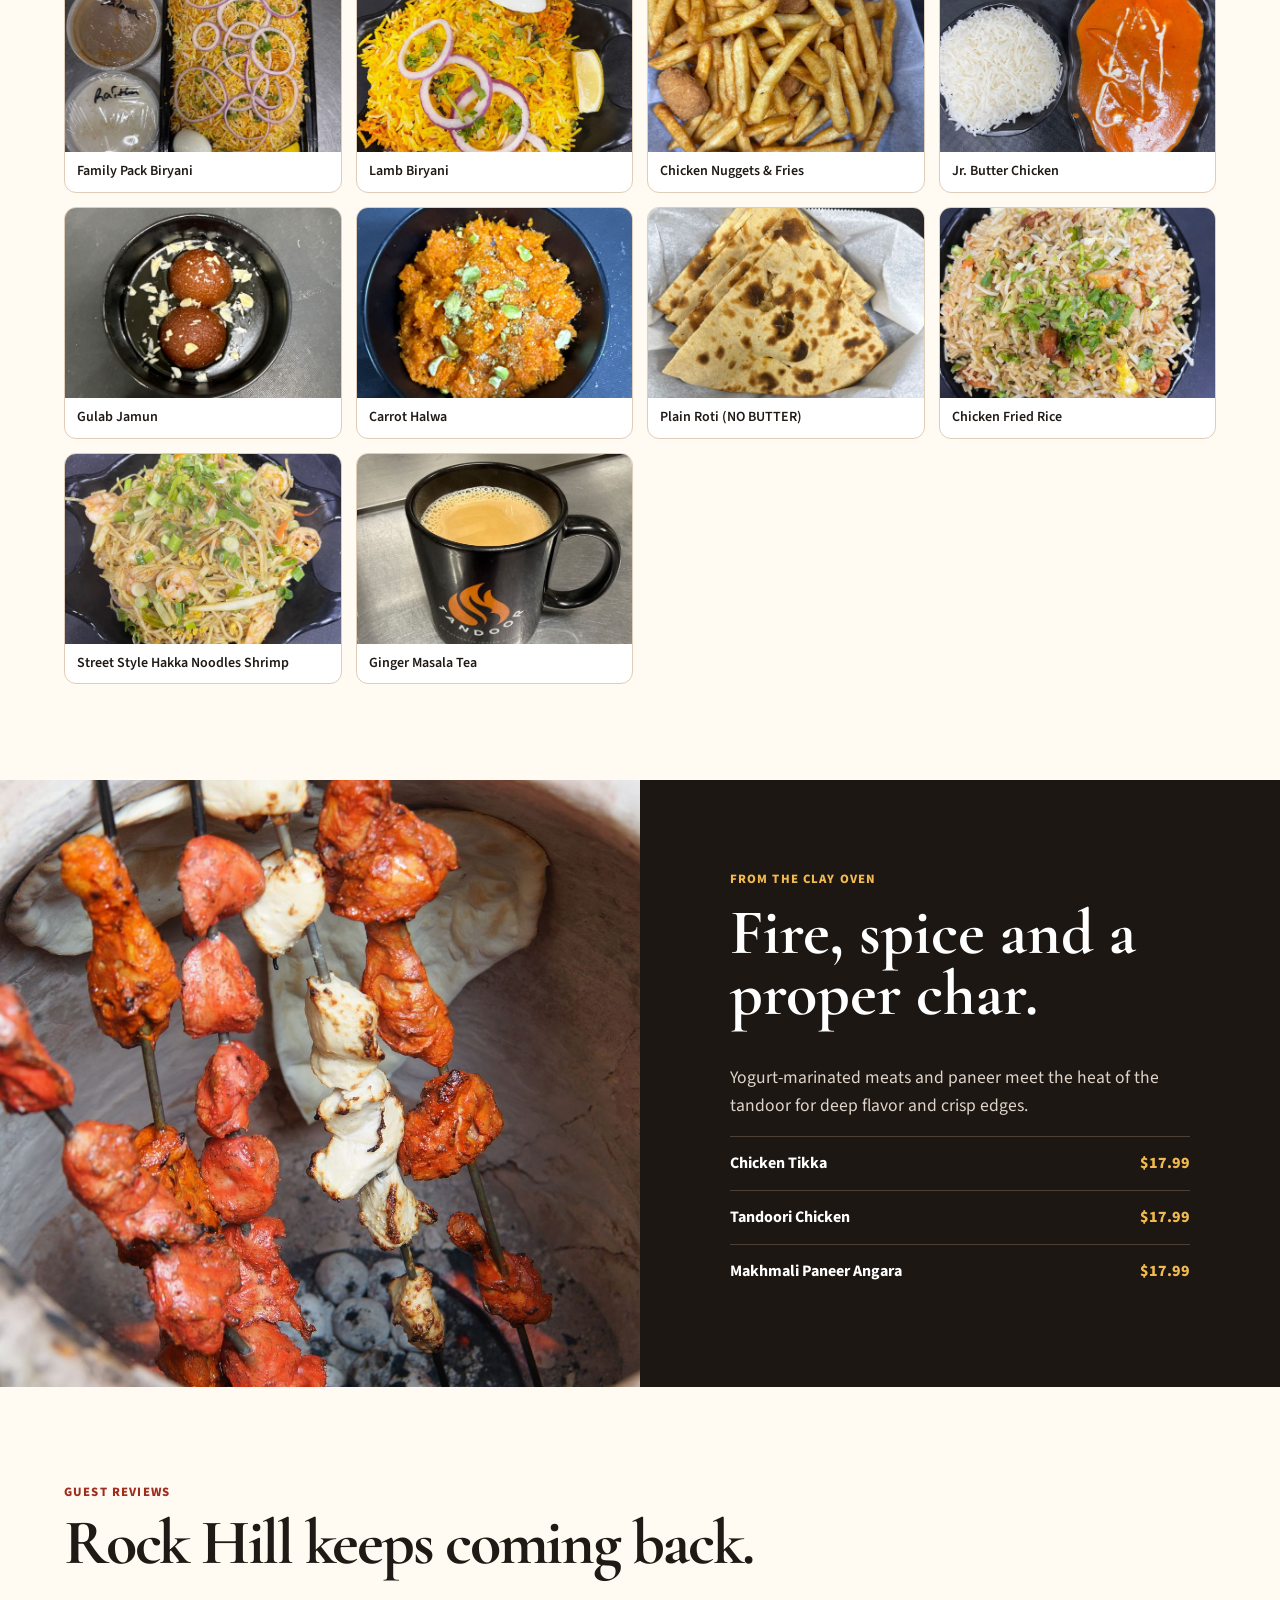
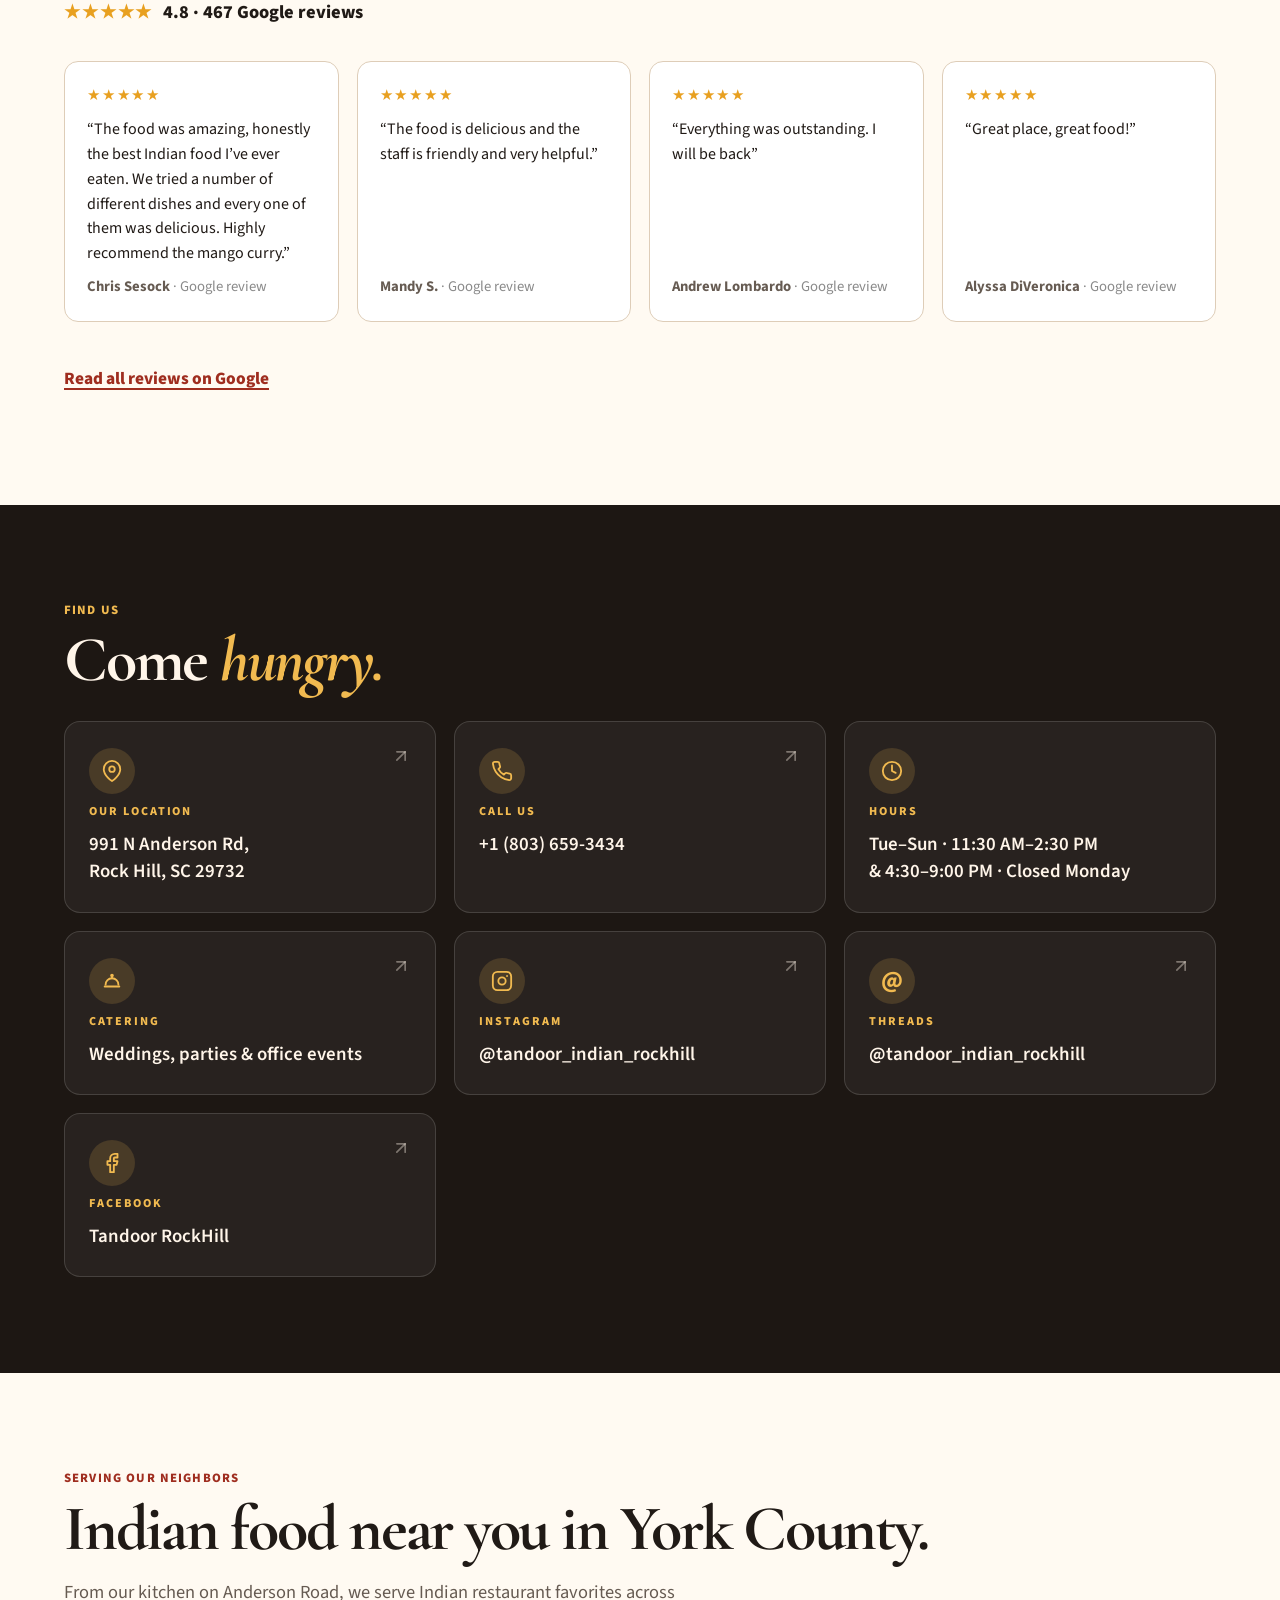
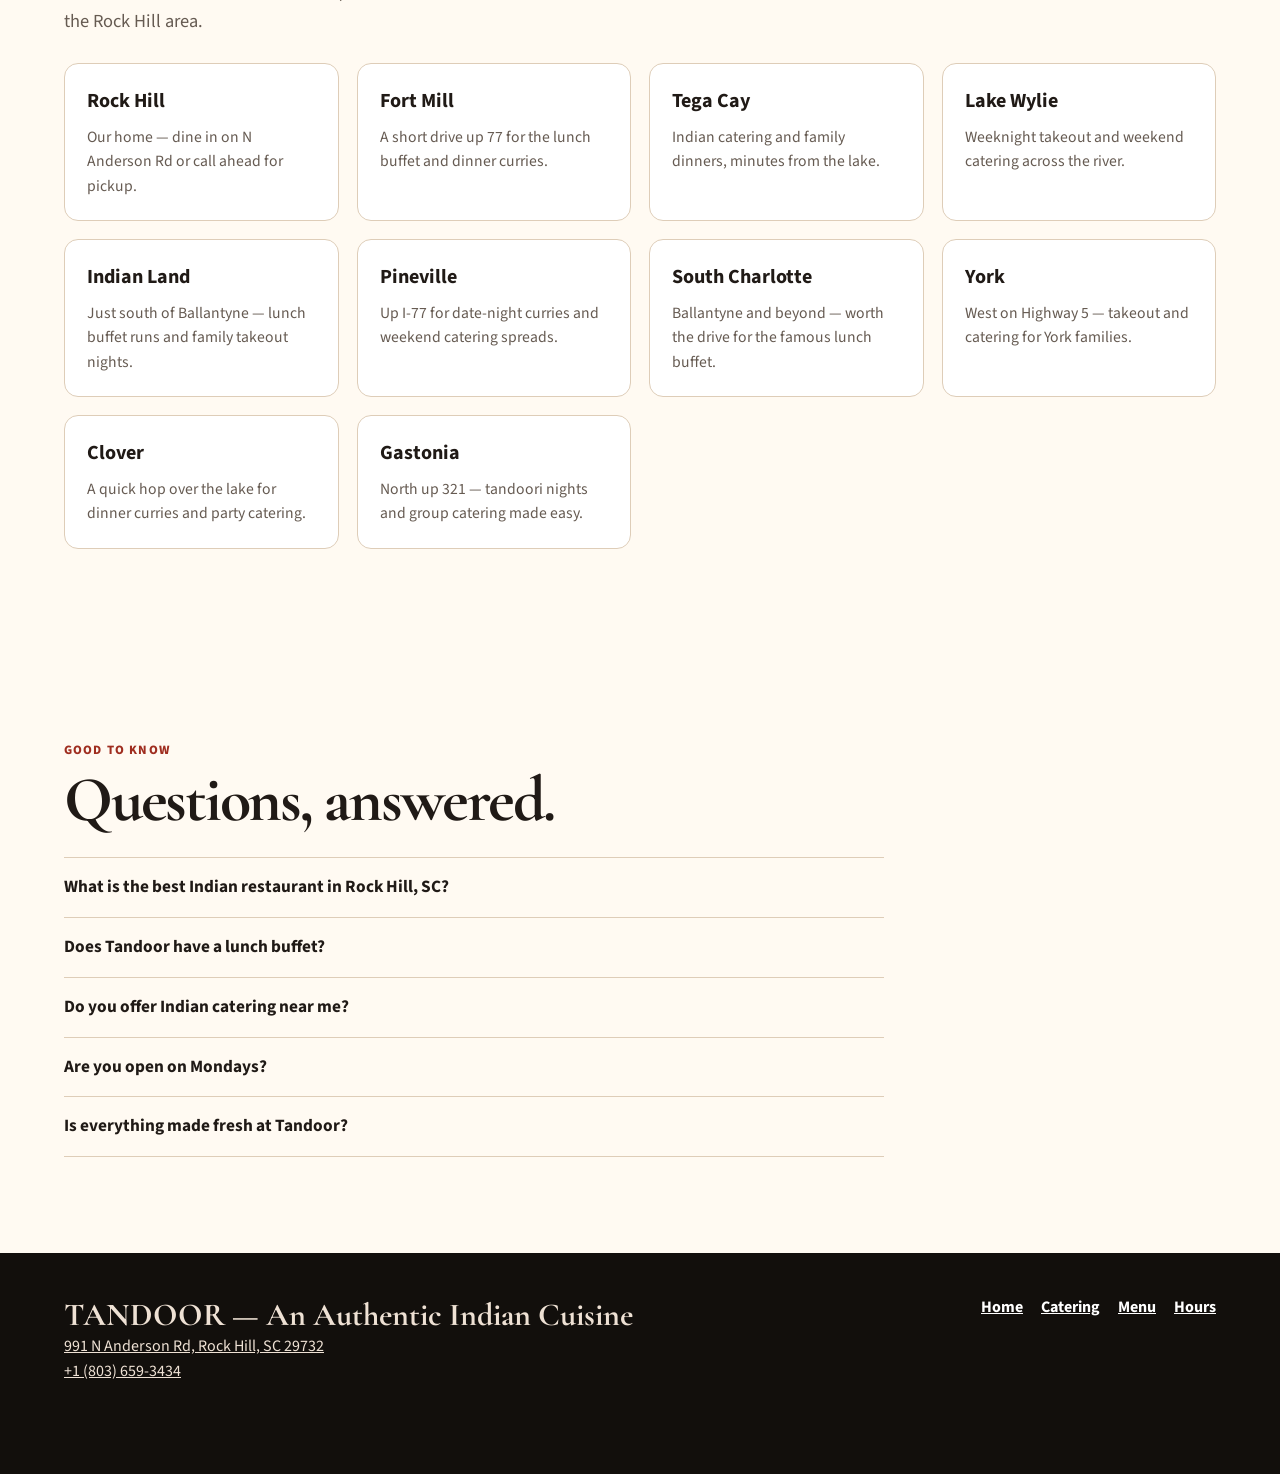
==== commit 93489bc1: "Add Gallery link as 5th nav item on all pages" ====
--- a/index.html
+++ b/index.html
@@ -98,7 +98,7 @@
 <header class="topbar" aria-label="Primary navigation">
   <a class="header-logo" href="index.html" aria-label="Tandoor Indian Cuisine home"><img src="images/logo.jpg" alt="Tandoor Indian Cuisine logo" width="720" height="640"></a>
   <nav class="navlinks">
-    <a href="index.html">Home</a><a href="menu.html">Menu / Order</a><a href="catering.html">Catering</a><a href="index.html#visit">Contact Us</a>
+    <a href="index.html">Home</a><a href="menu.html">Menu / Order</a><a href="catering.html">Catering</a><a href="index.html#gallery">Gallery</a><a href="index.html#visit">Contact Us</a>
   </nav>
   <a class="order-btn" href="menu.html">Order Online <svg viewBox="0 0 24 24" fill="none" stroke="currentColor" stroke-width="2" aria-hidden="true"><path d="M5 12h14M13 6l6 6-6 6"/></svg></a>
 </header>
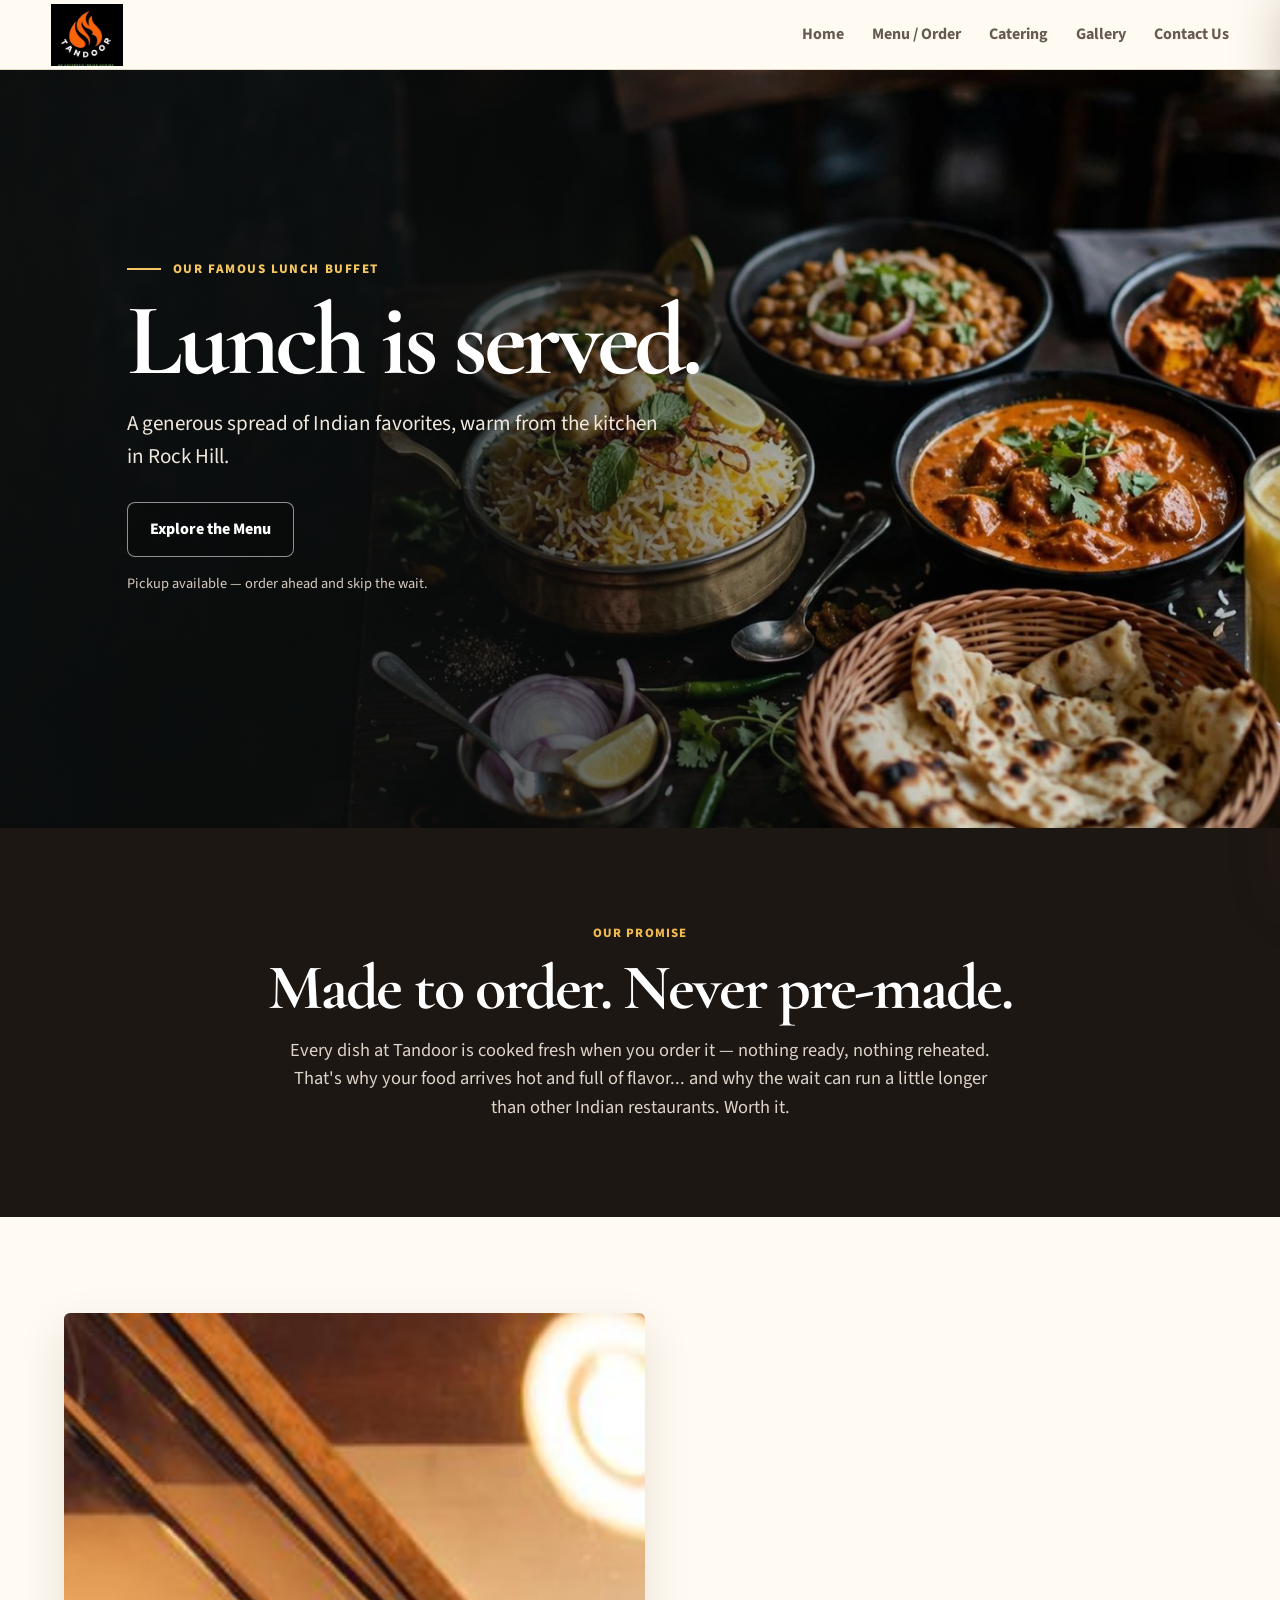
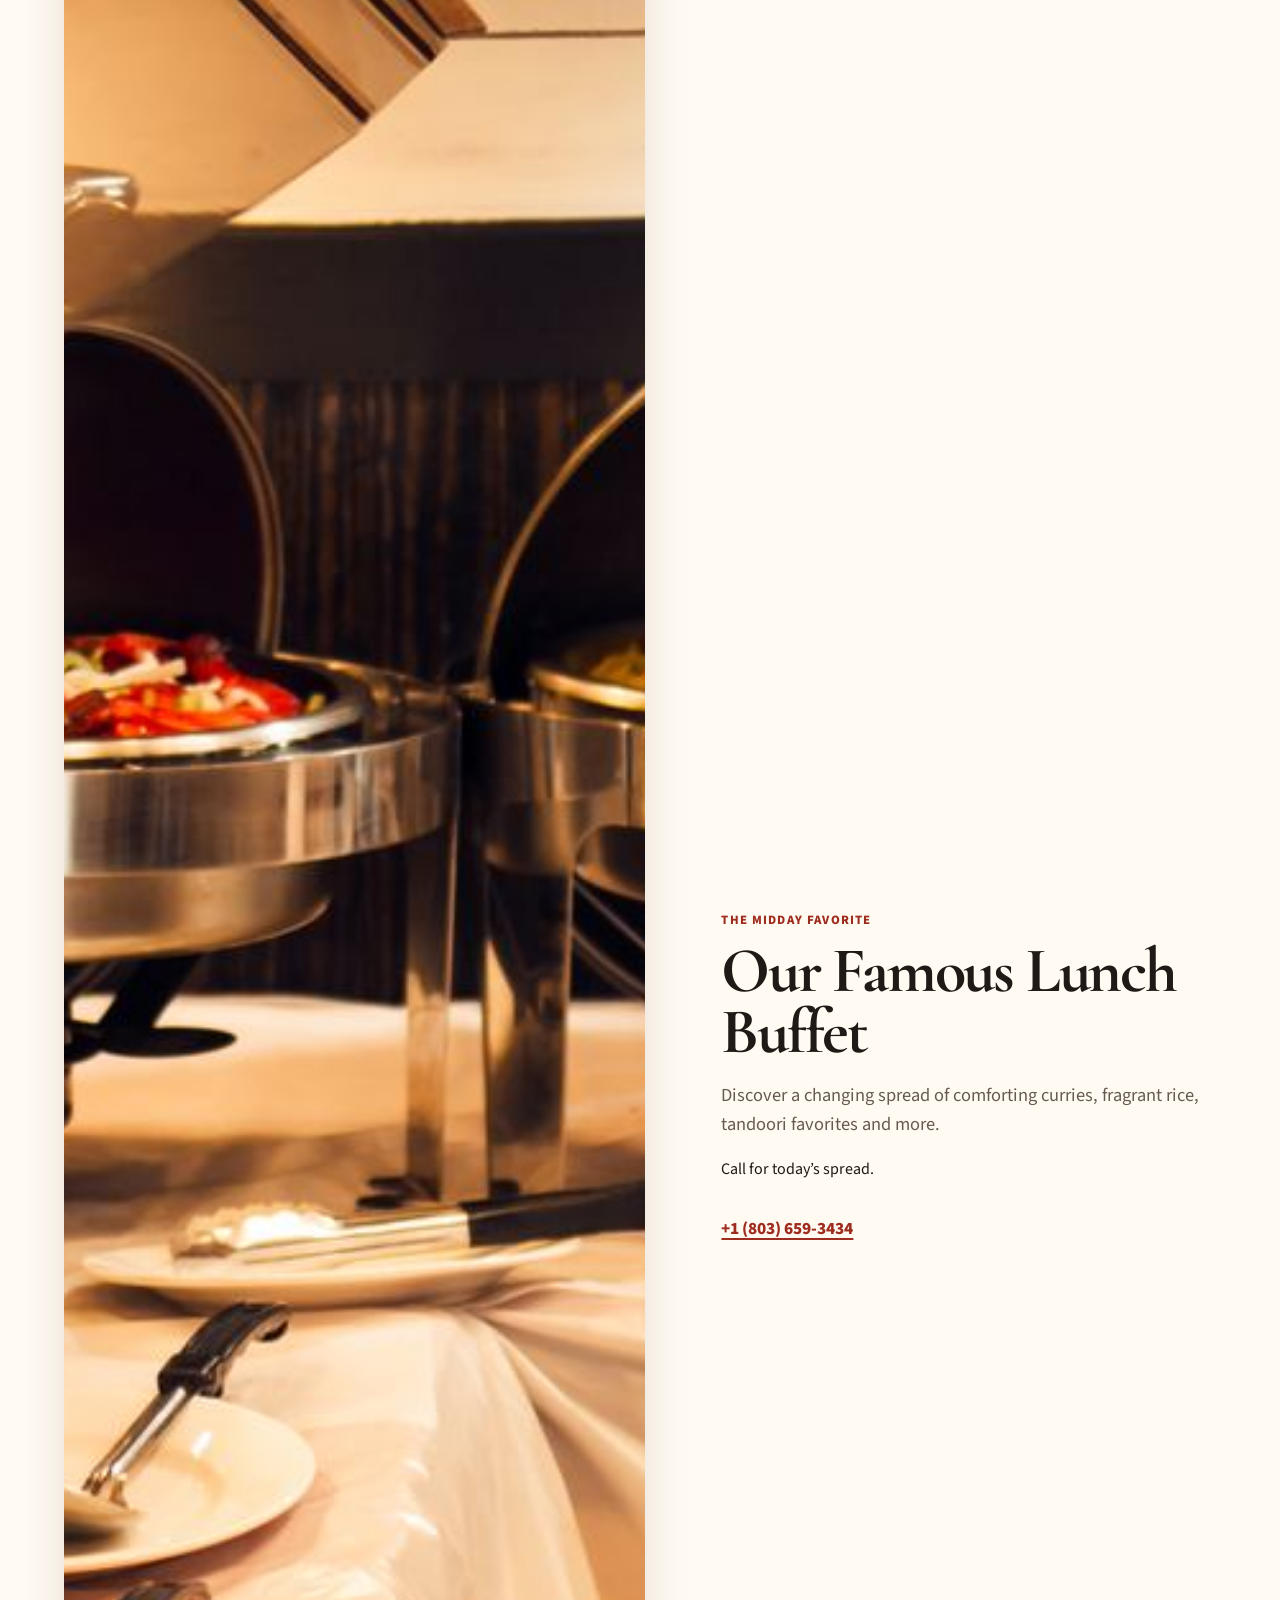
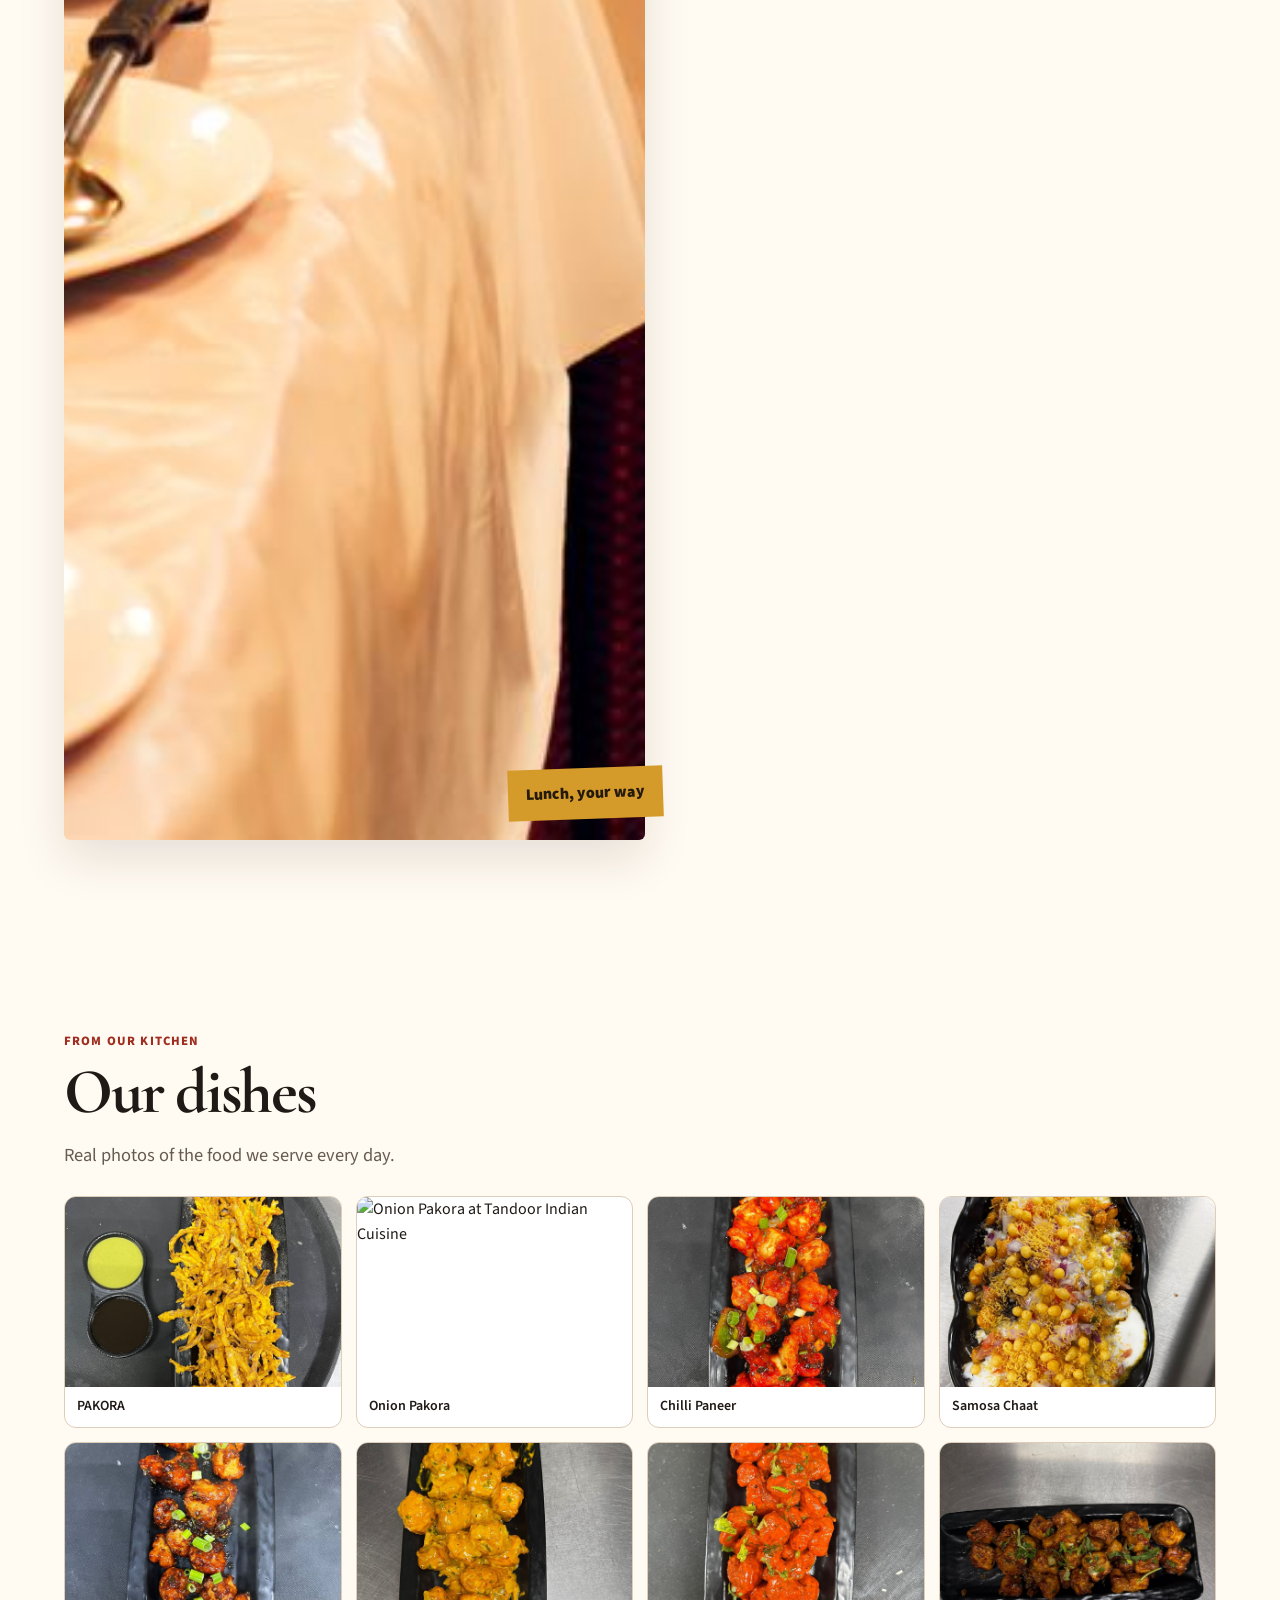
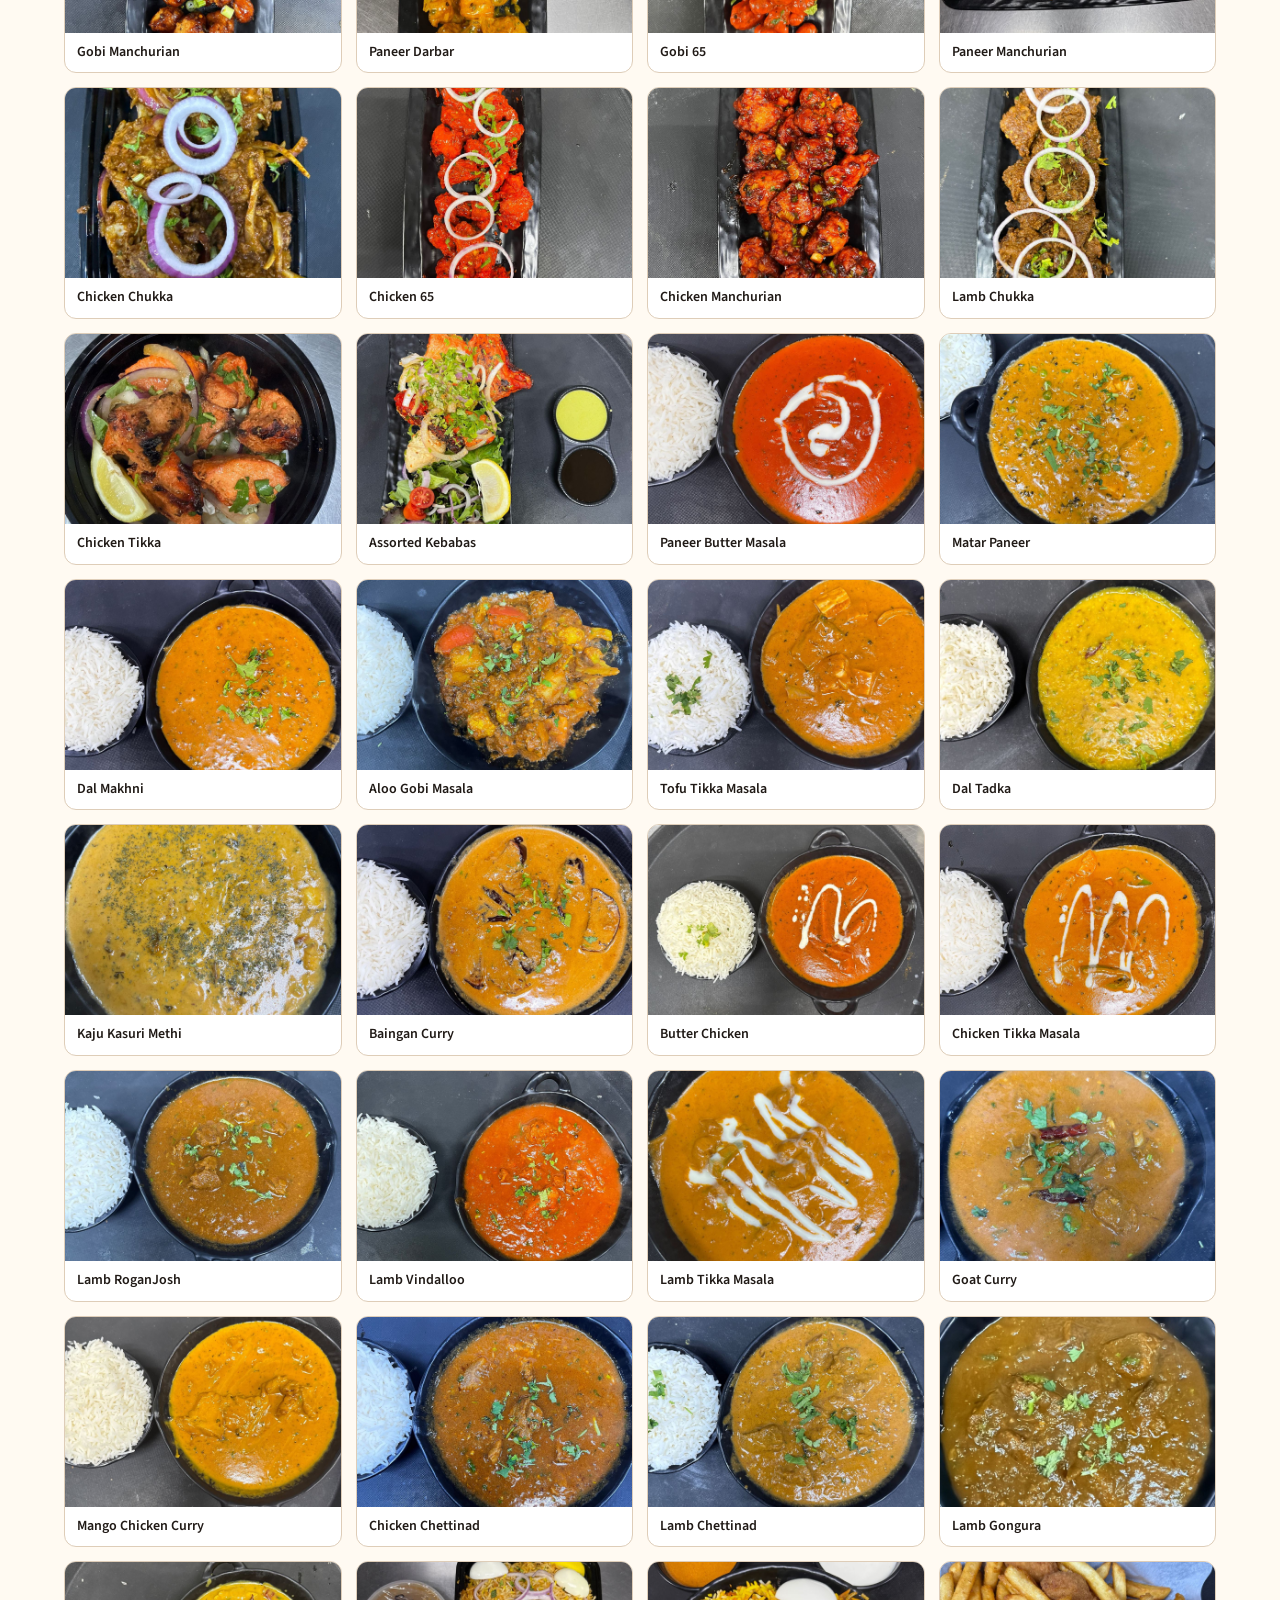
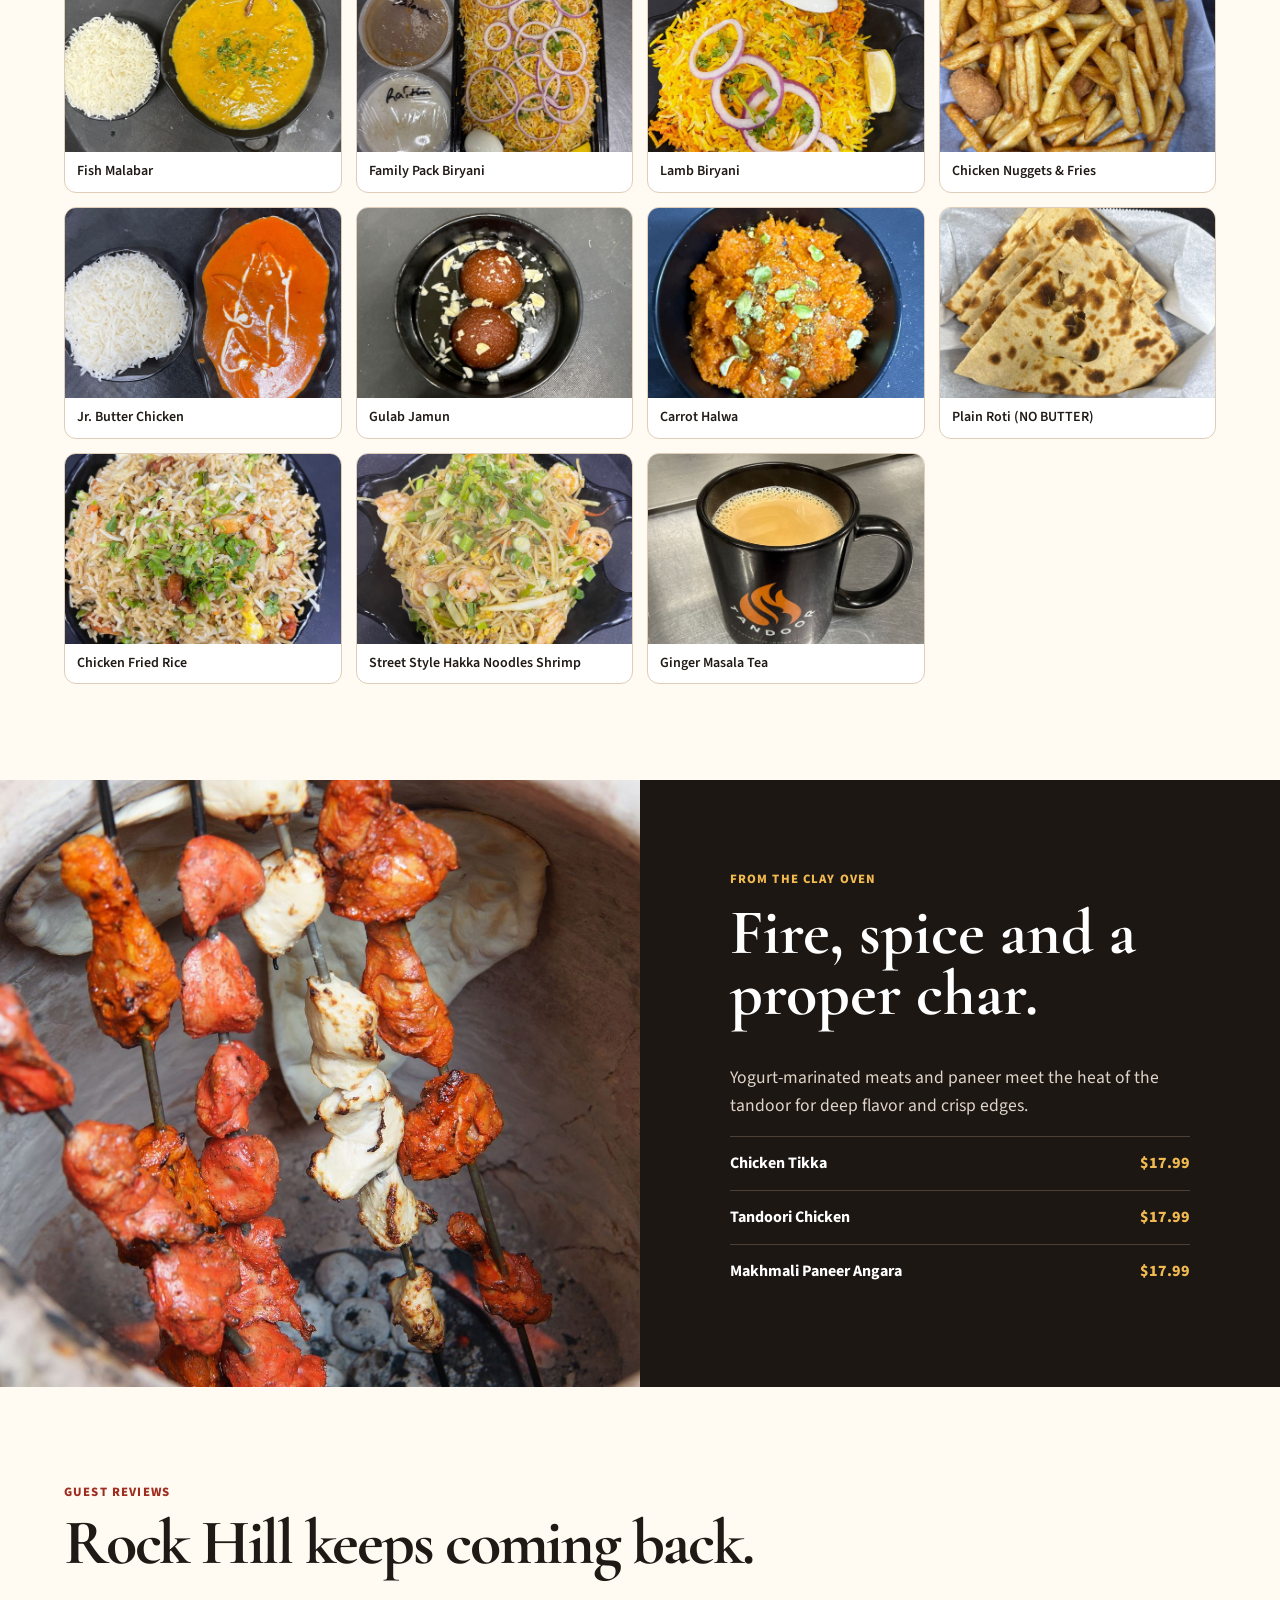
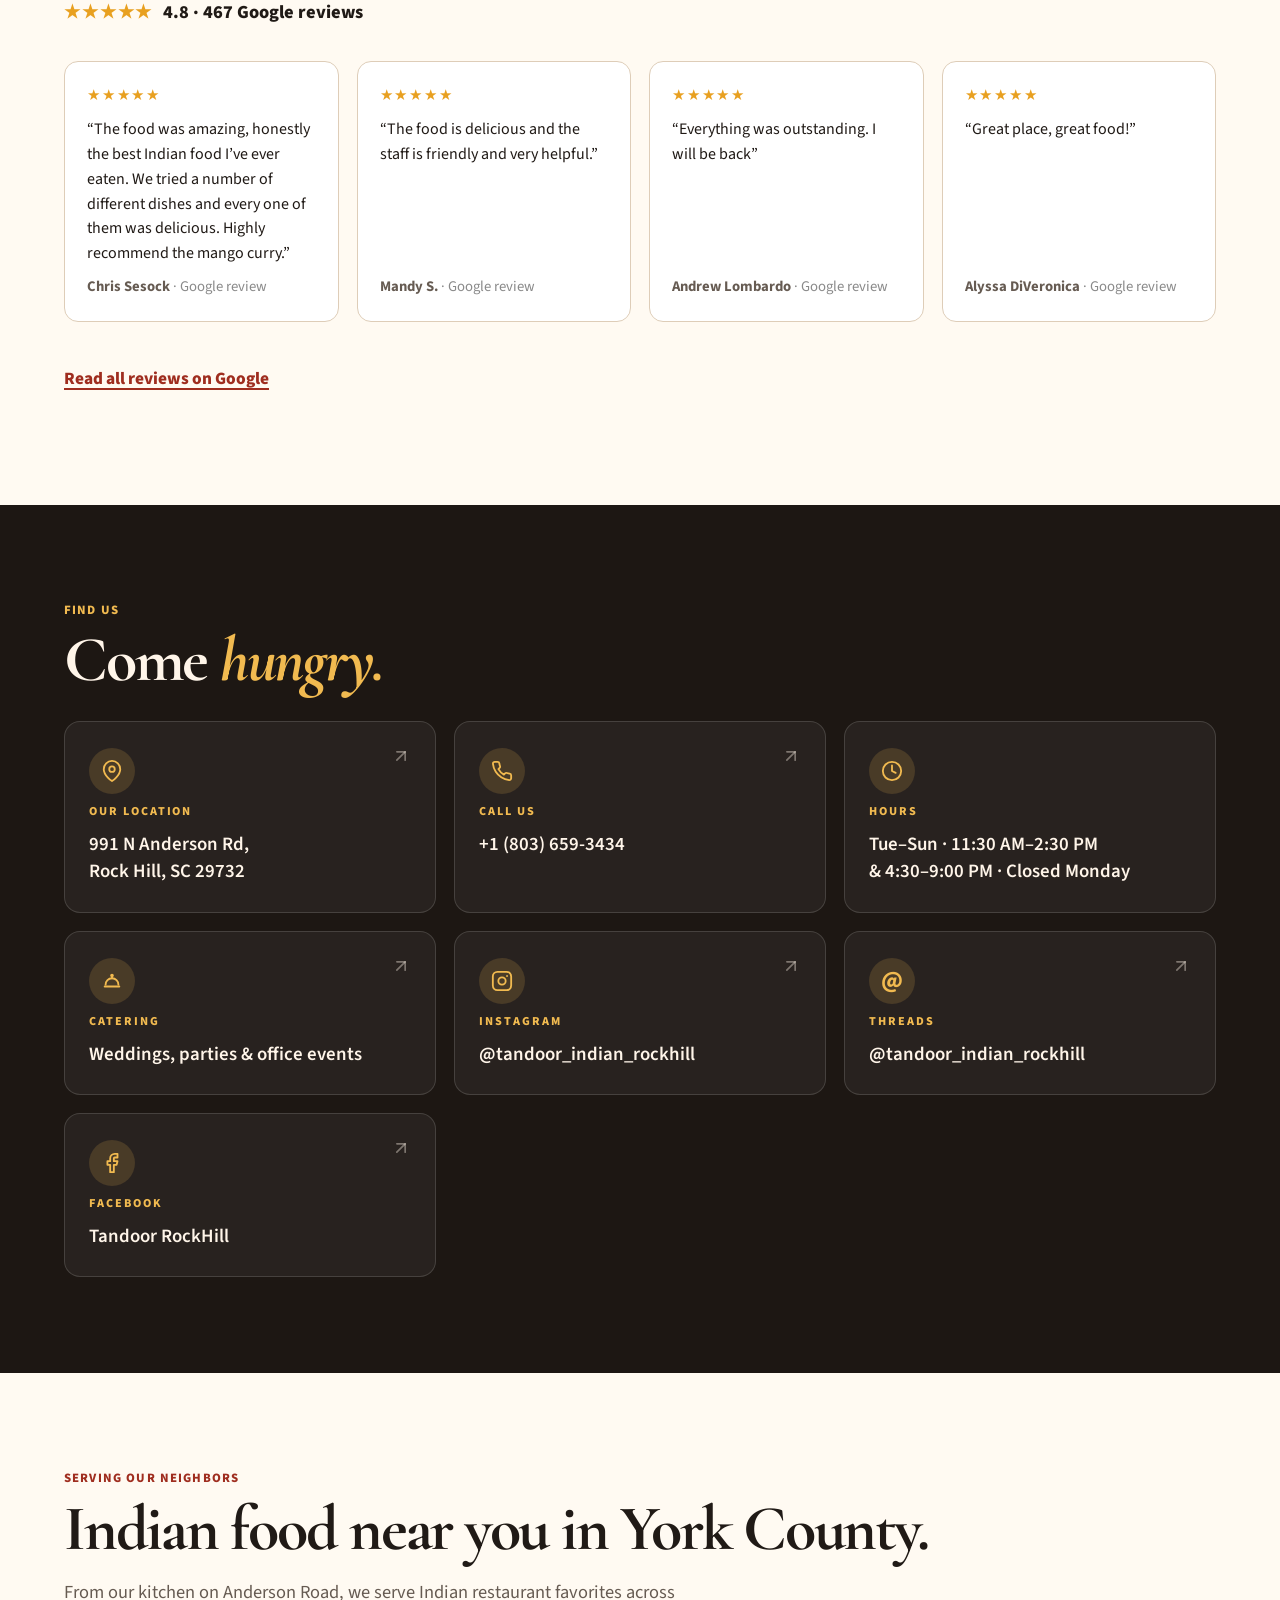
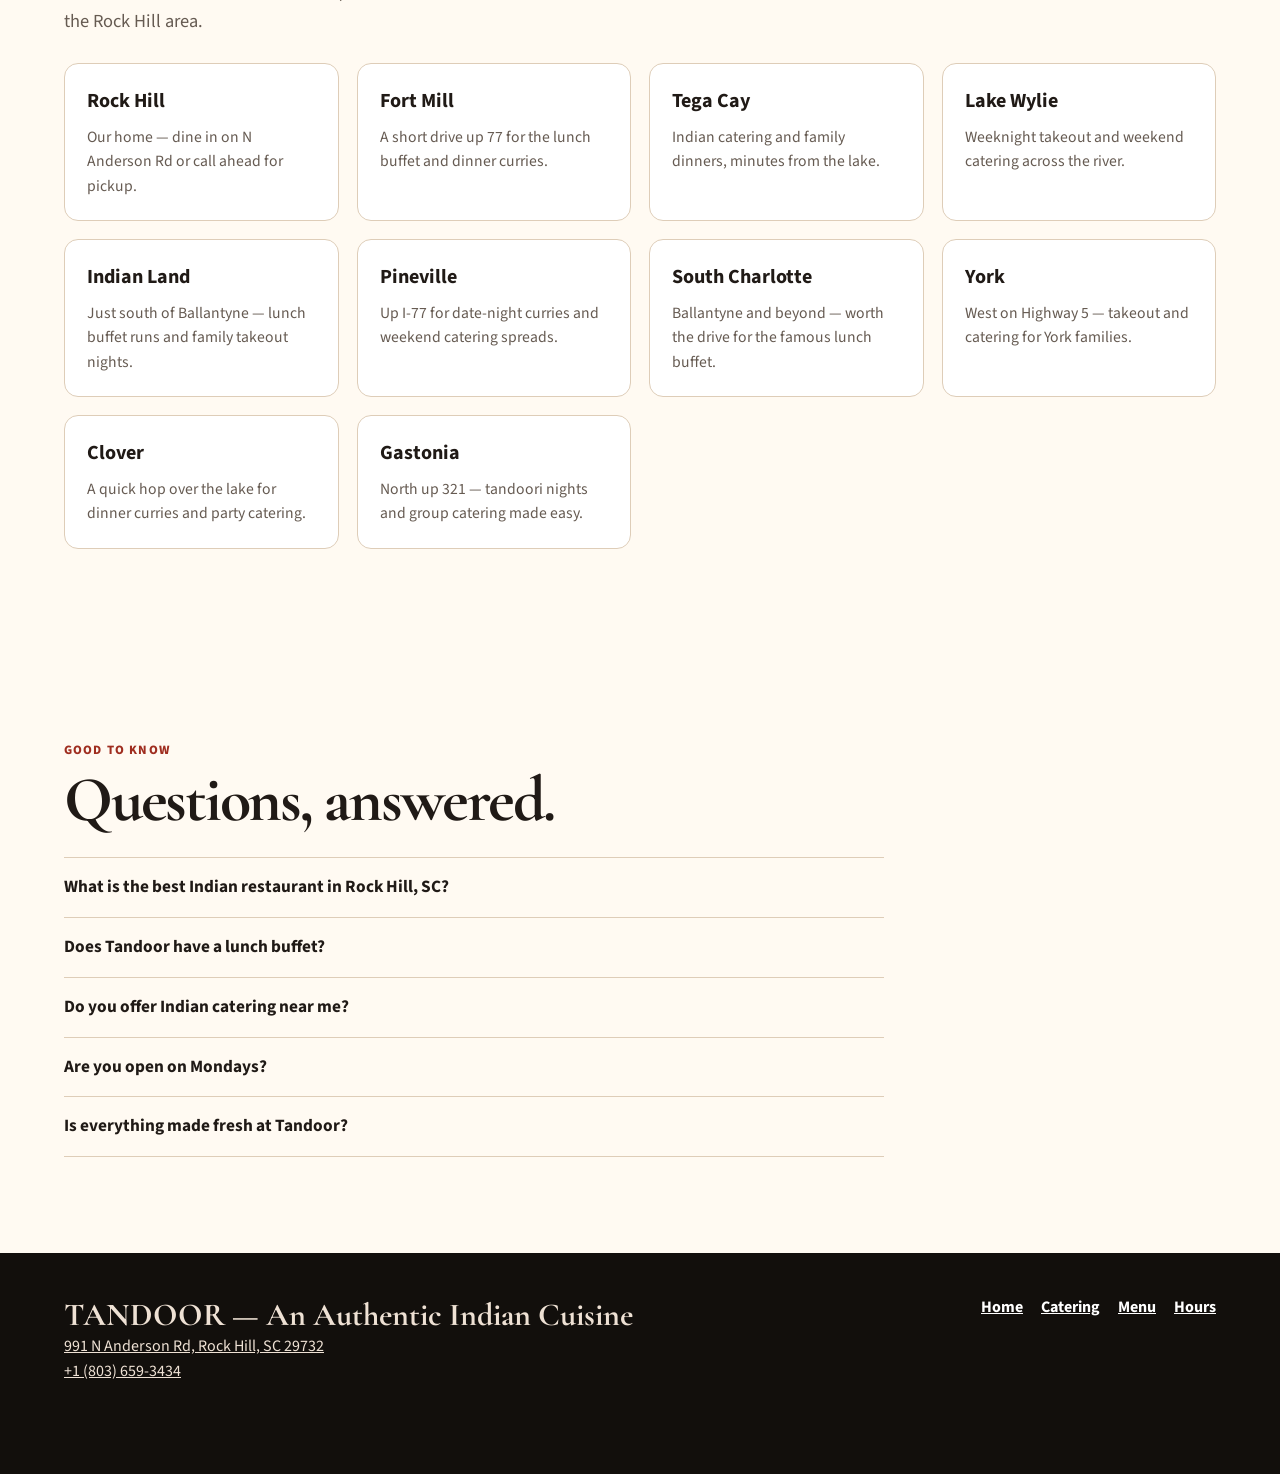
==== commit fe164674: "Gallery: add Onion Pakora - all 43 Clover photos now included" ====
--- a/index.html
+++ b/index.html
@@ -132,6 +132,7 @@
     <p class="lead">Real photos of the food we serve every day.</p>
     <div class="gallery-grid">
       <figure class="gallery-item"><img src="images/gallery/01-mixed-pakora.jpg" alt="PAKORA at Tandoor Indian Cuisine" loading="lazy"><figcaption>PAKORA</figcaption></figure>
+      <figure class="gallery-item"><img src="images/gallery/04-onion-pakora.jpg" alt="Onion Pakora at Tandoor Indian Cuisine" loading="lazy"><figcaption>Onion Pakora</figcaption></figure>
       <figure class="gallery-item"><img src="images/gallery/02-chilli-paneer.jpg" alt="Chilli Paneer at Tandoor Indian Cuisine" loading="lazy"><figcaption>Chilli Paneer</figcaption></figure>
       <figure class="gallery-item"><img src="images/gallery/03-samosa-chaat.jpg" alt="Samosa Chaat at Tandoor Indian Cuisine" loading="lazy"><figcaption>Samosa Chaat</figcaption></figure>
       <figure class="gallery-item"><img src="images/gallery/05-gobi-manchurian.jpg" alt="Gobi Manchurian at Tandoor Indian Cuisine" loading="lazy"><figcaption>Gobi Manchurian</figcaption></figure>
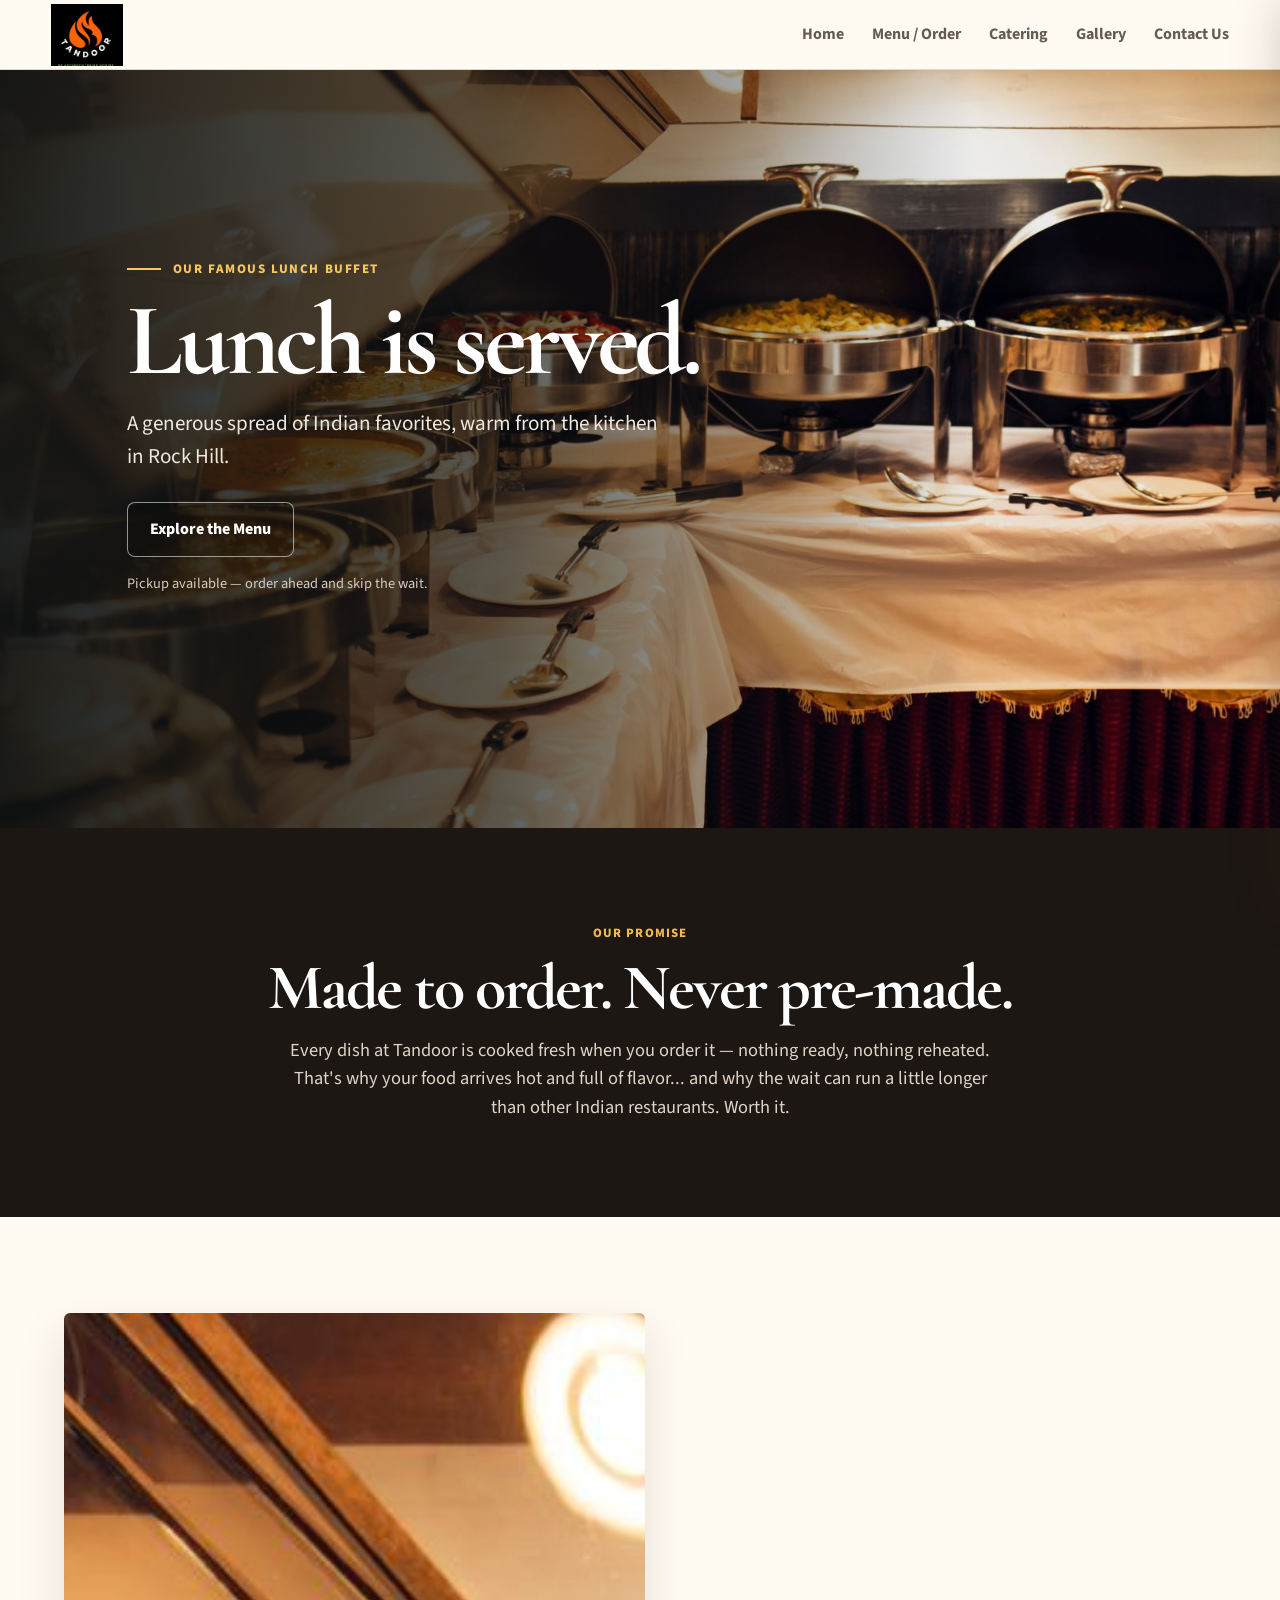
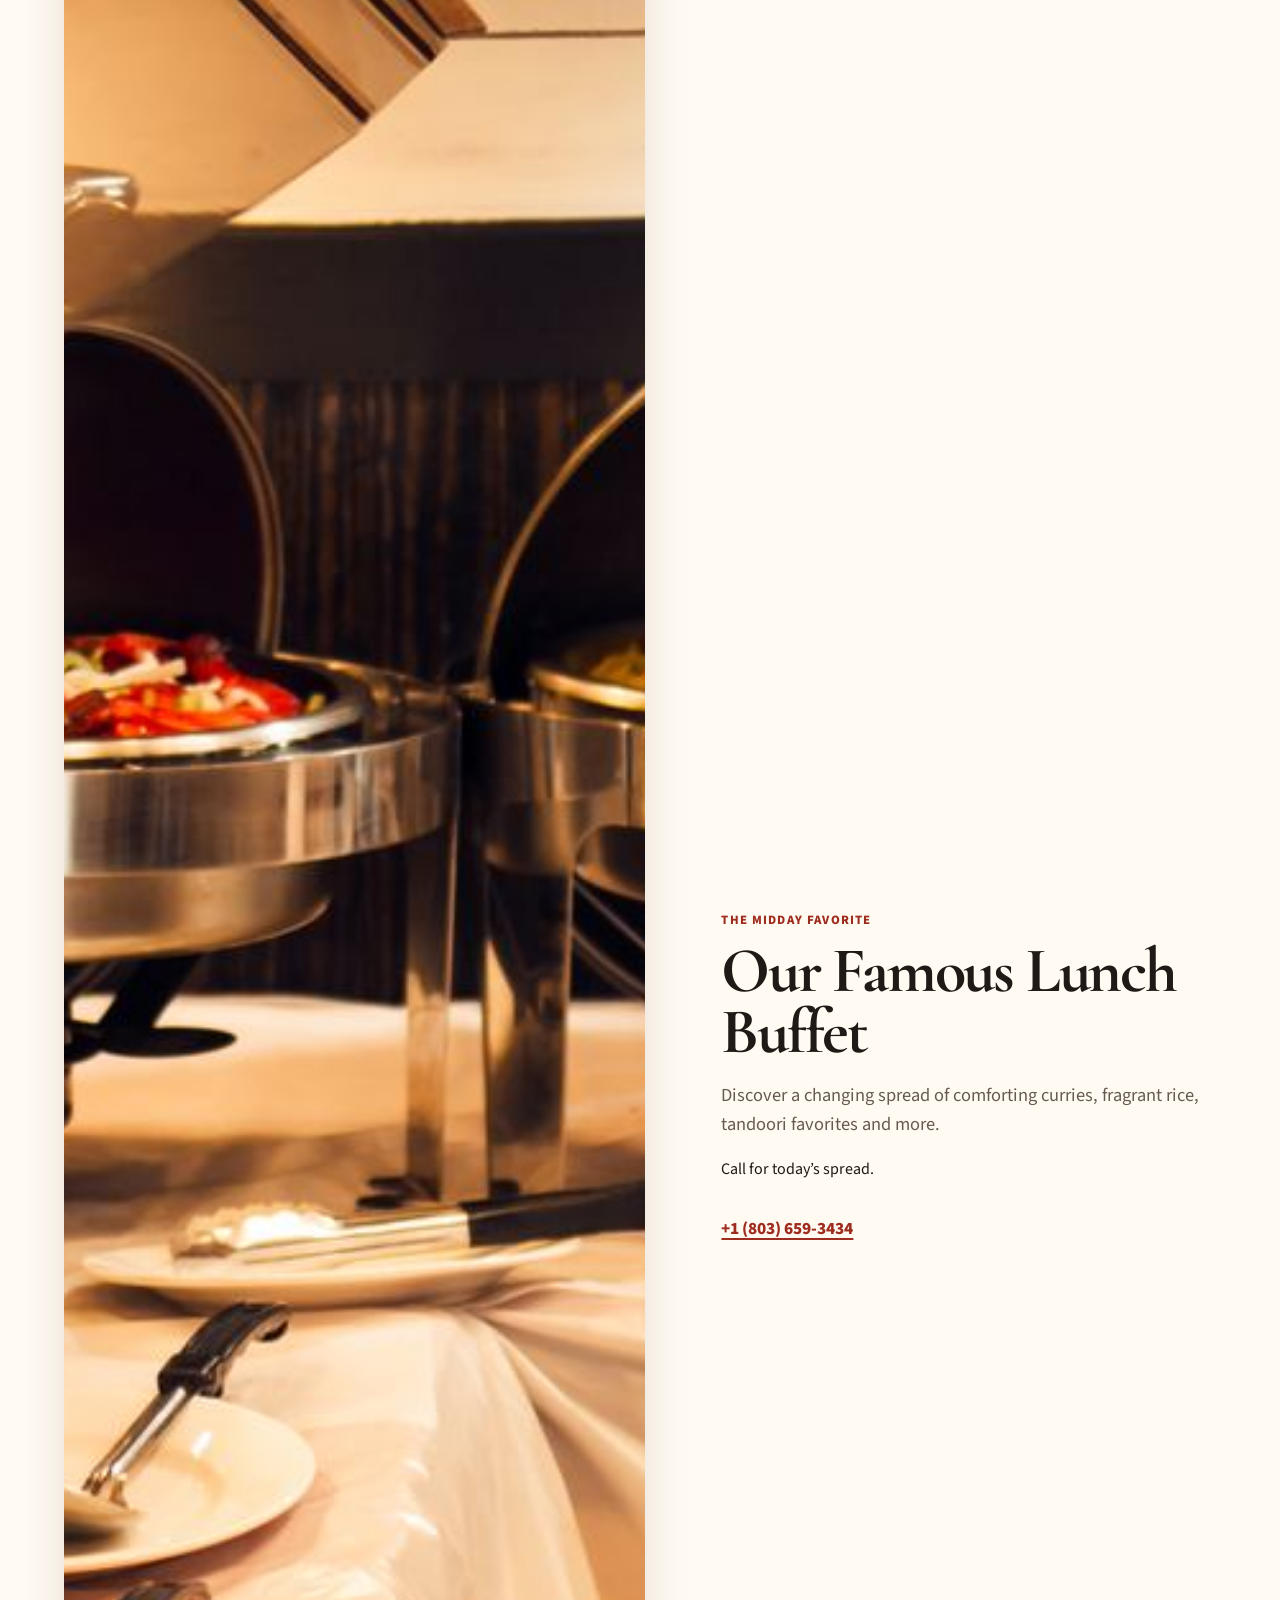
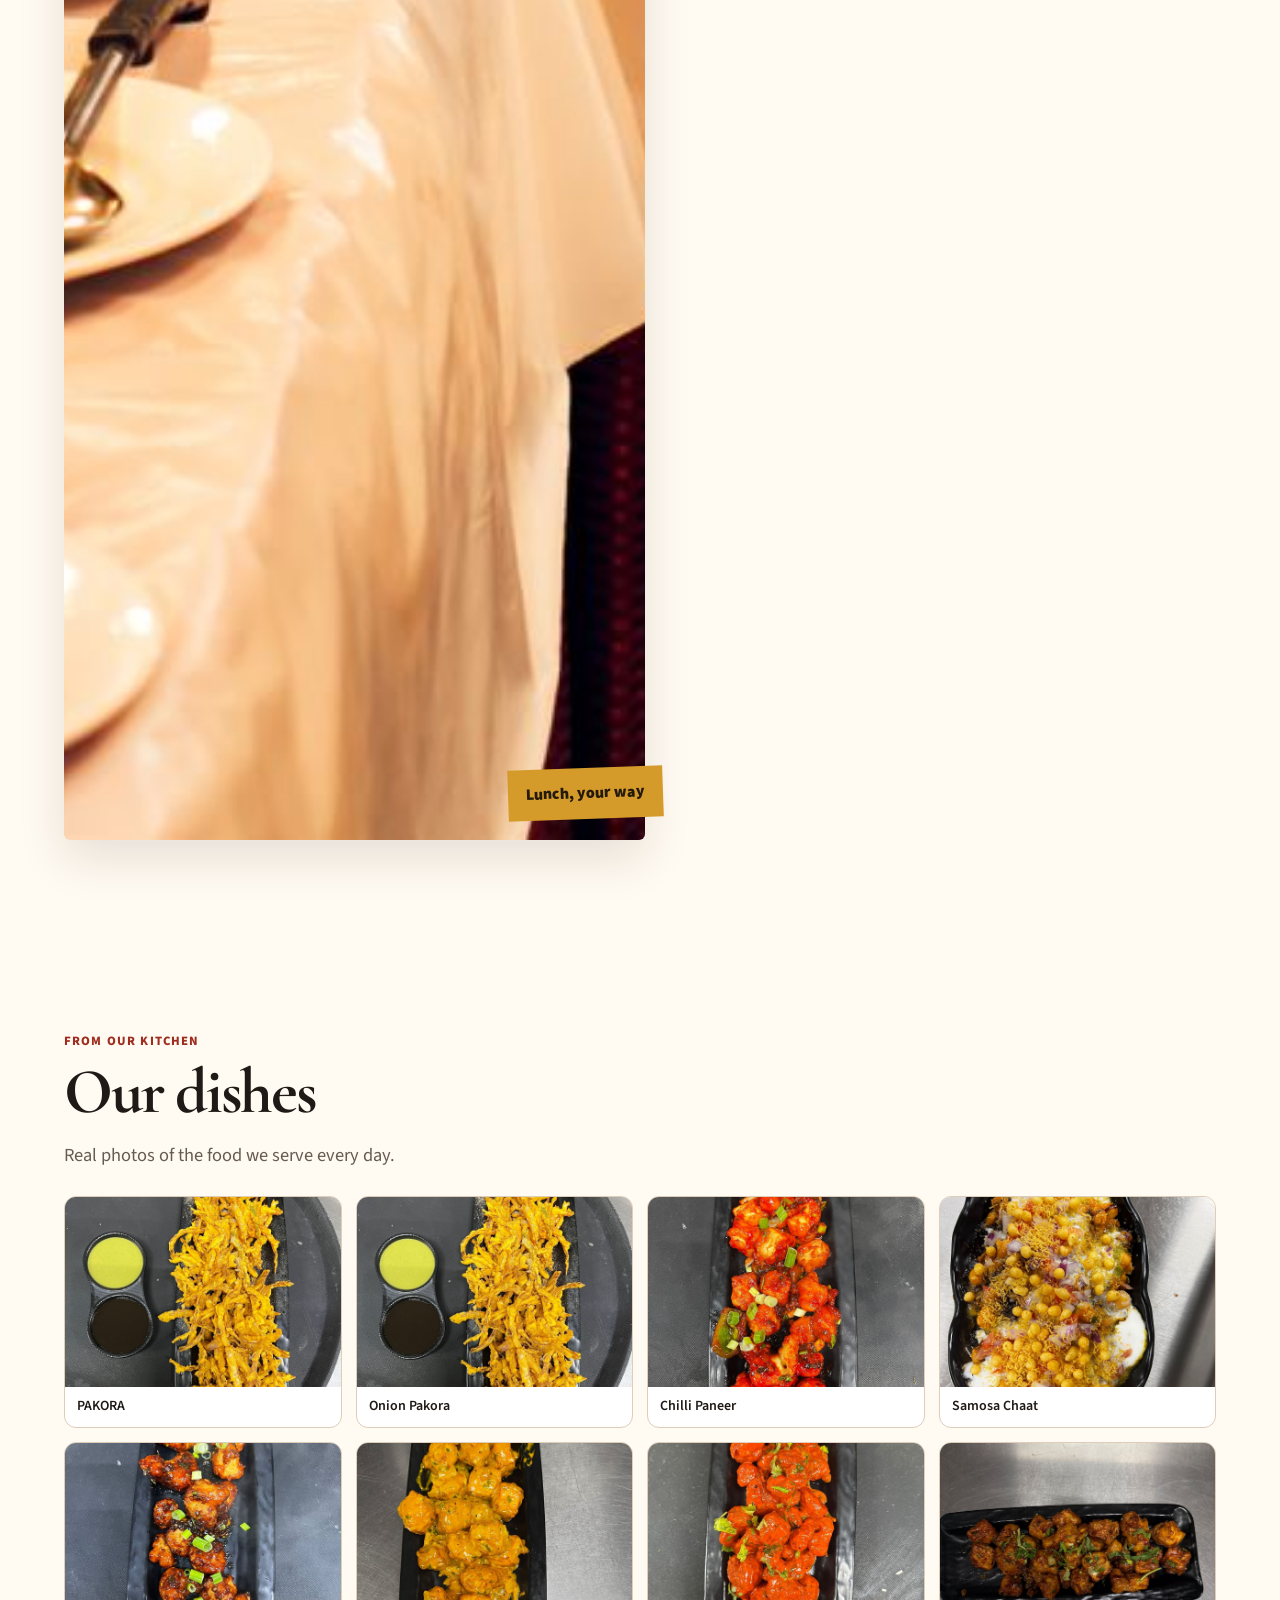
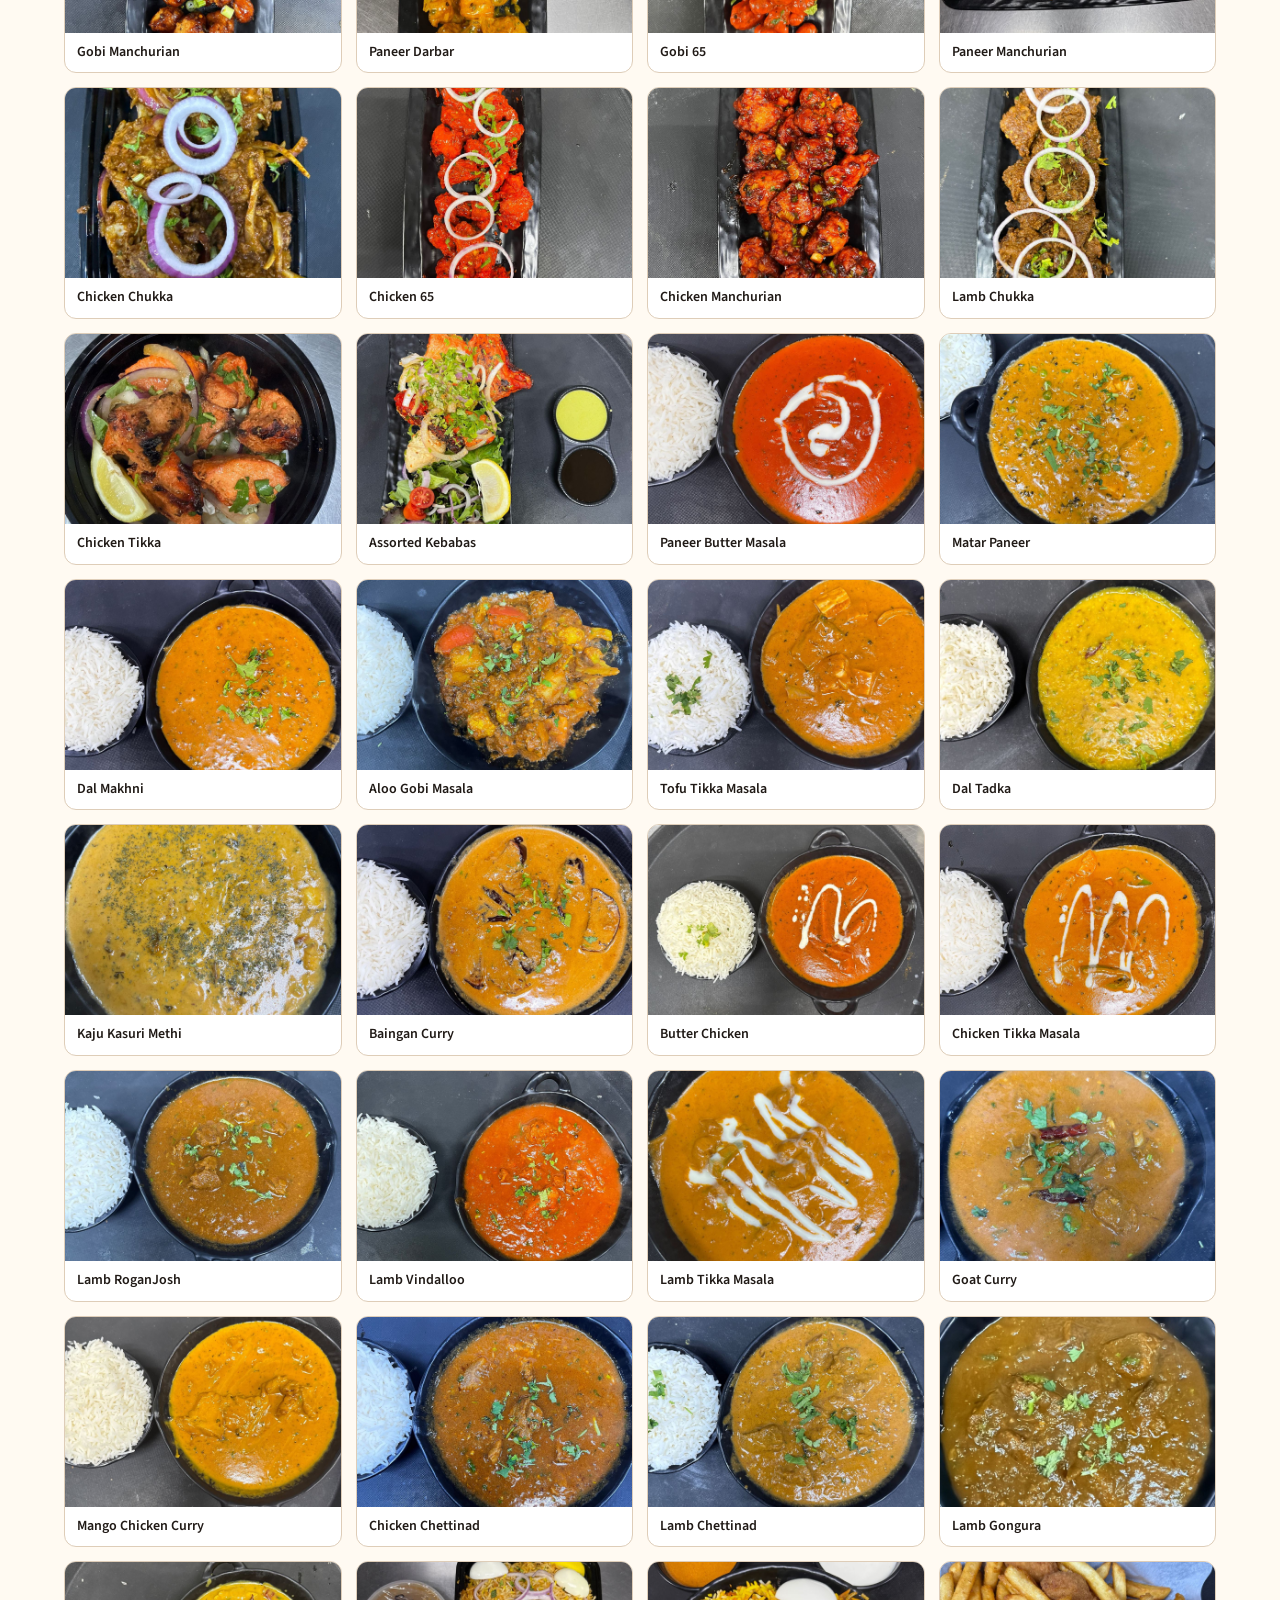
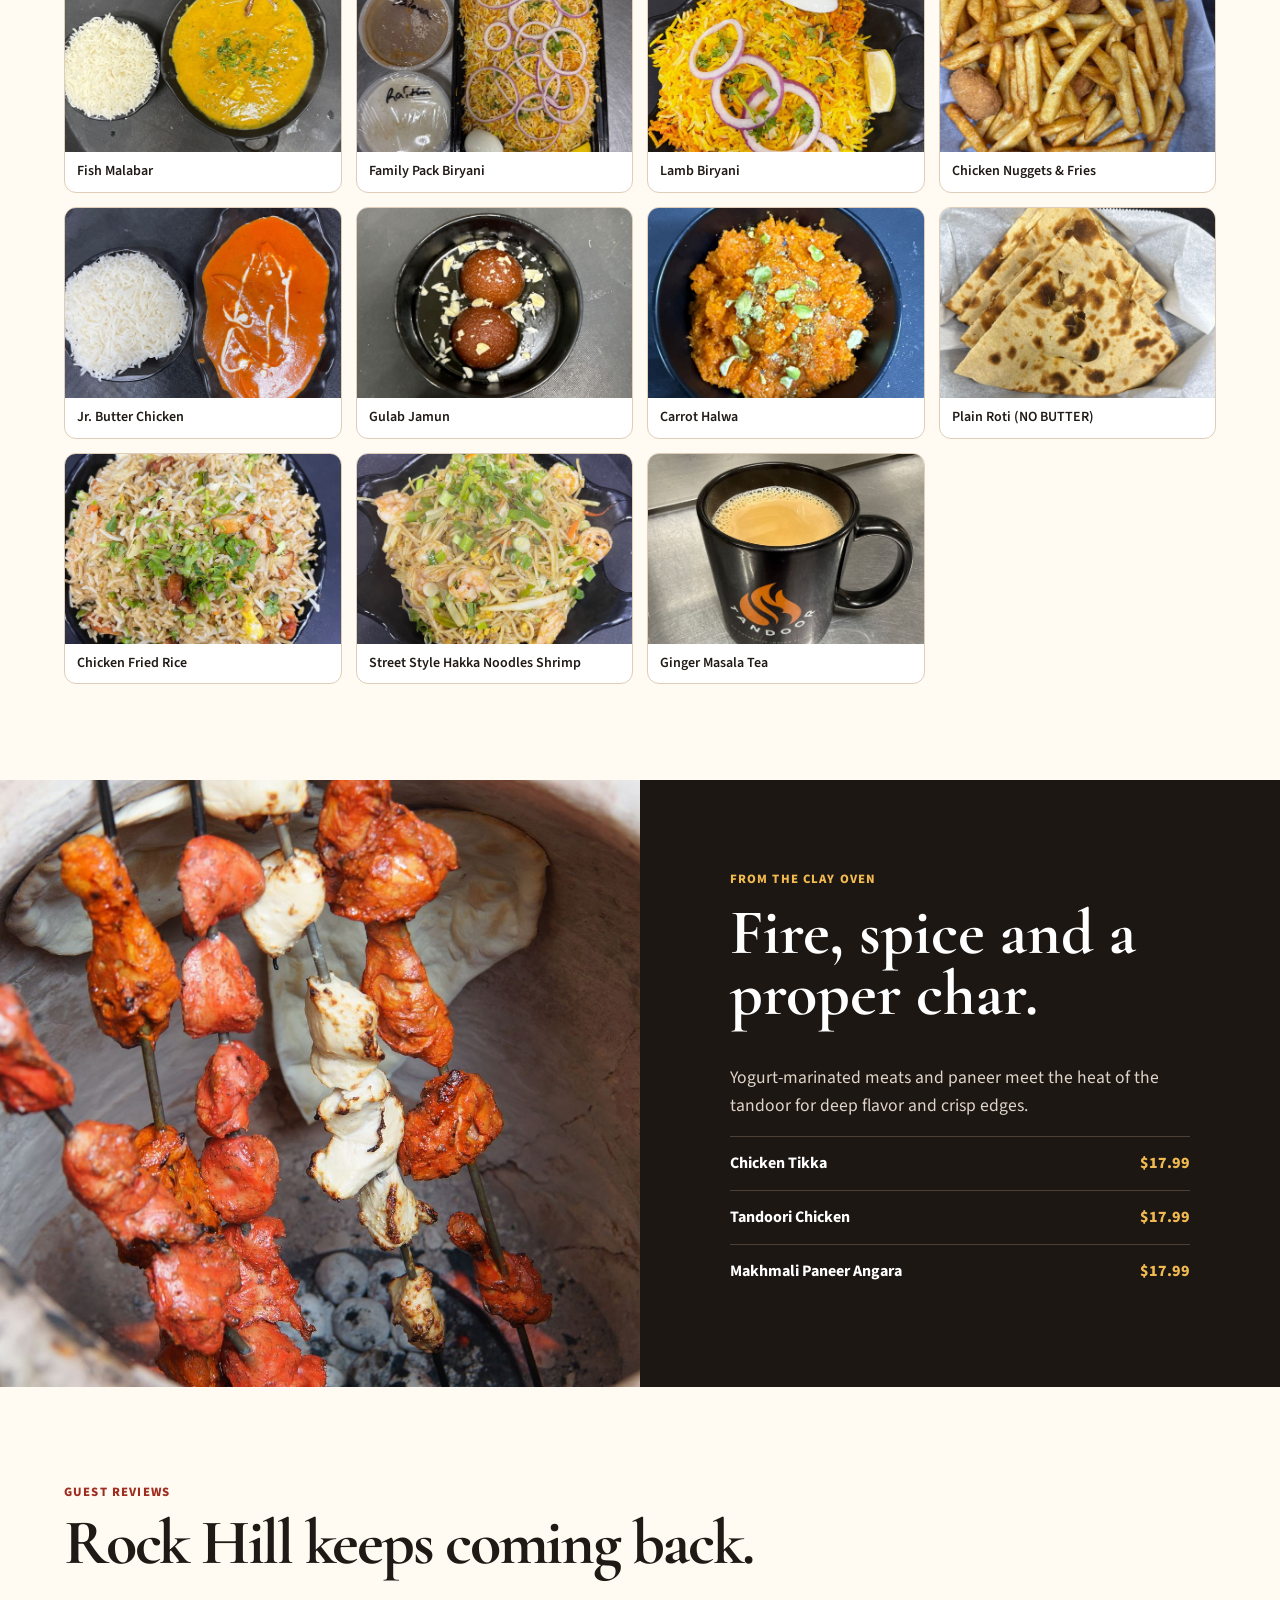
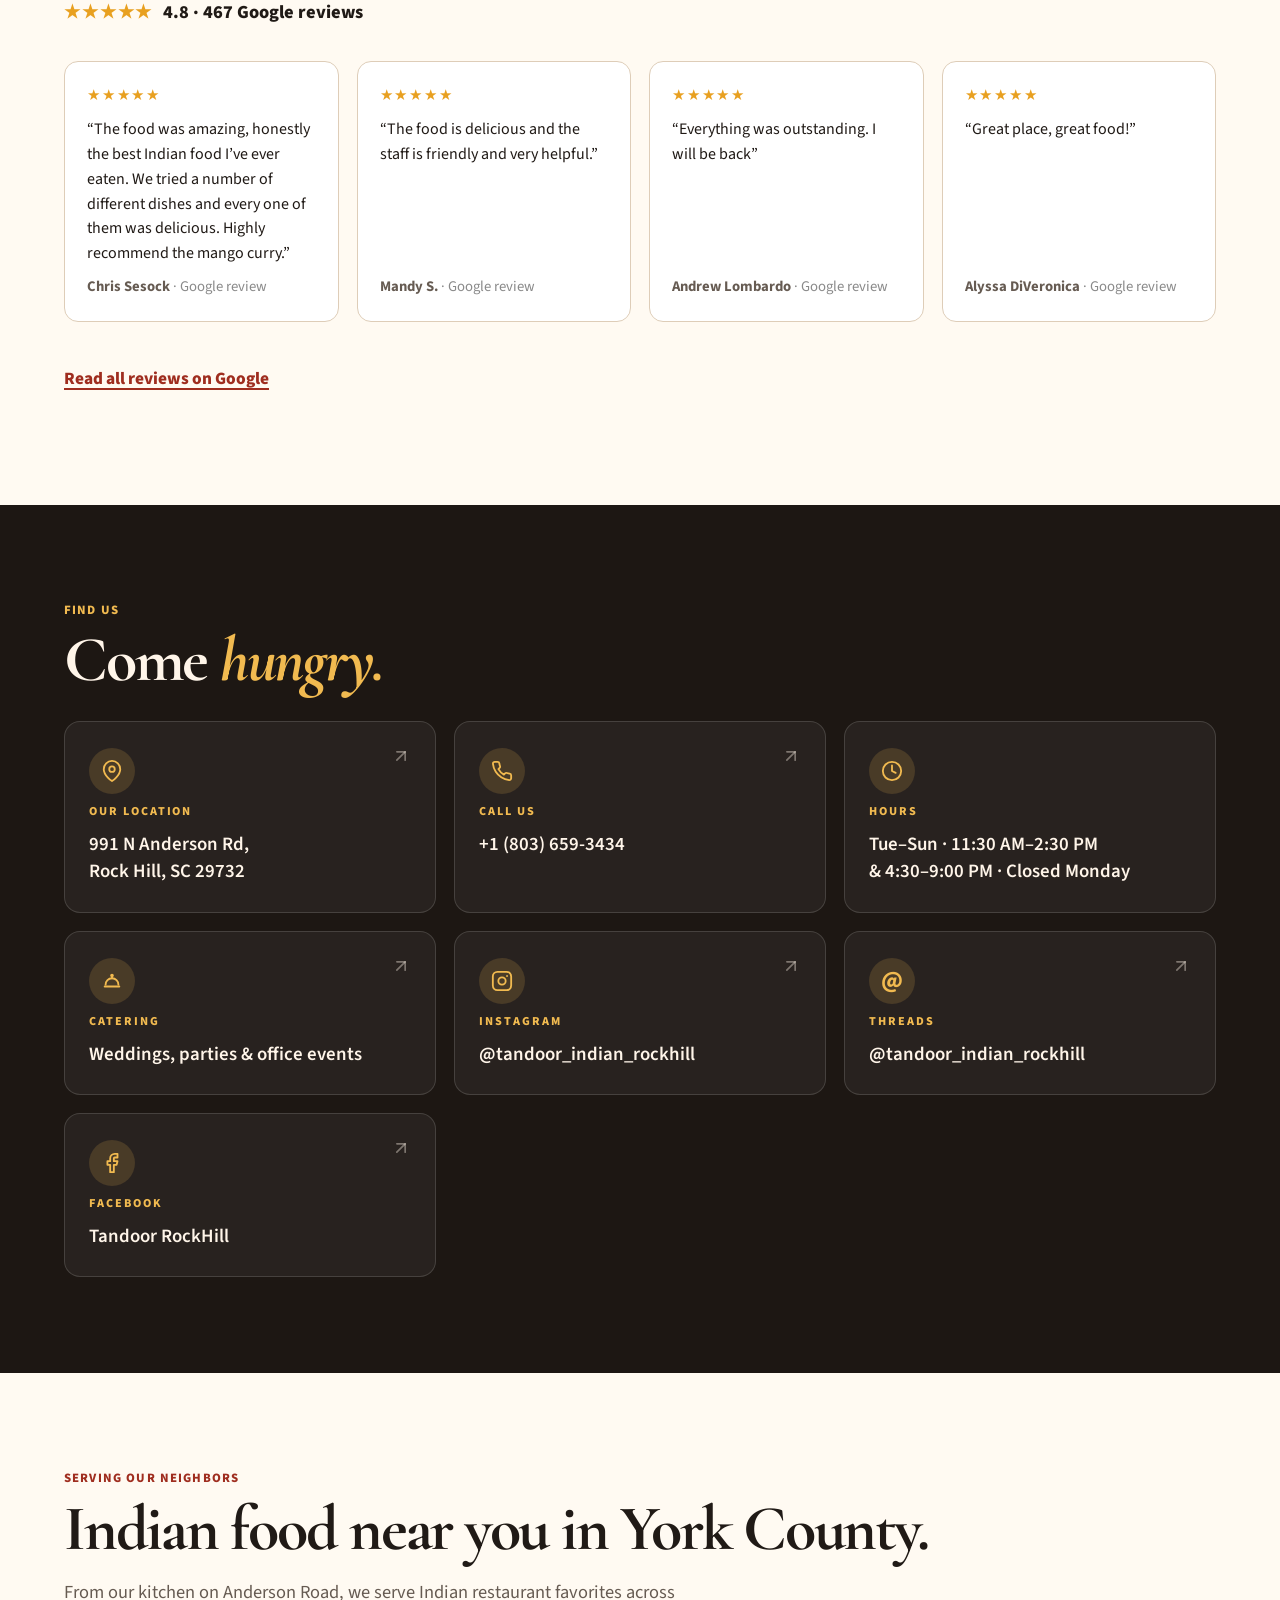
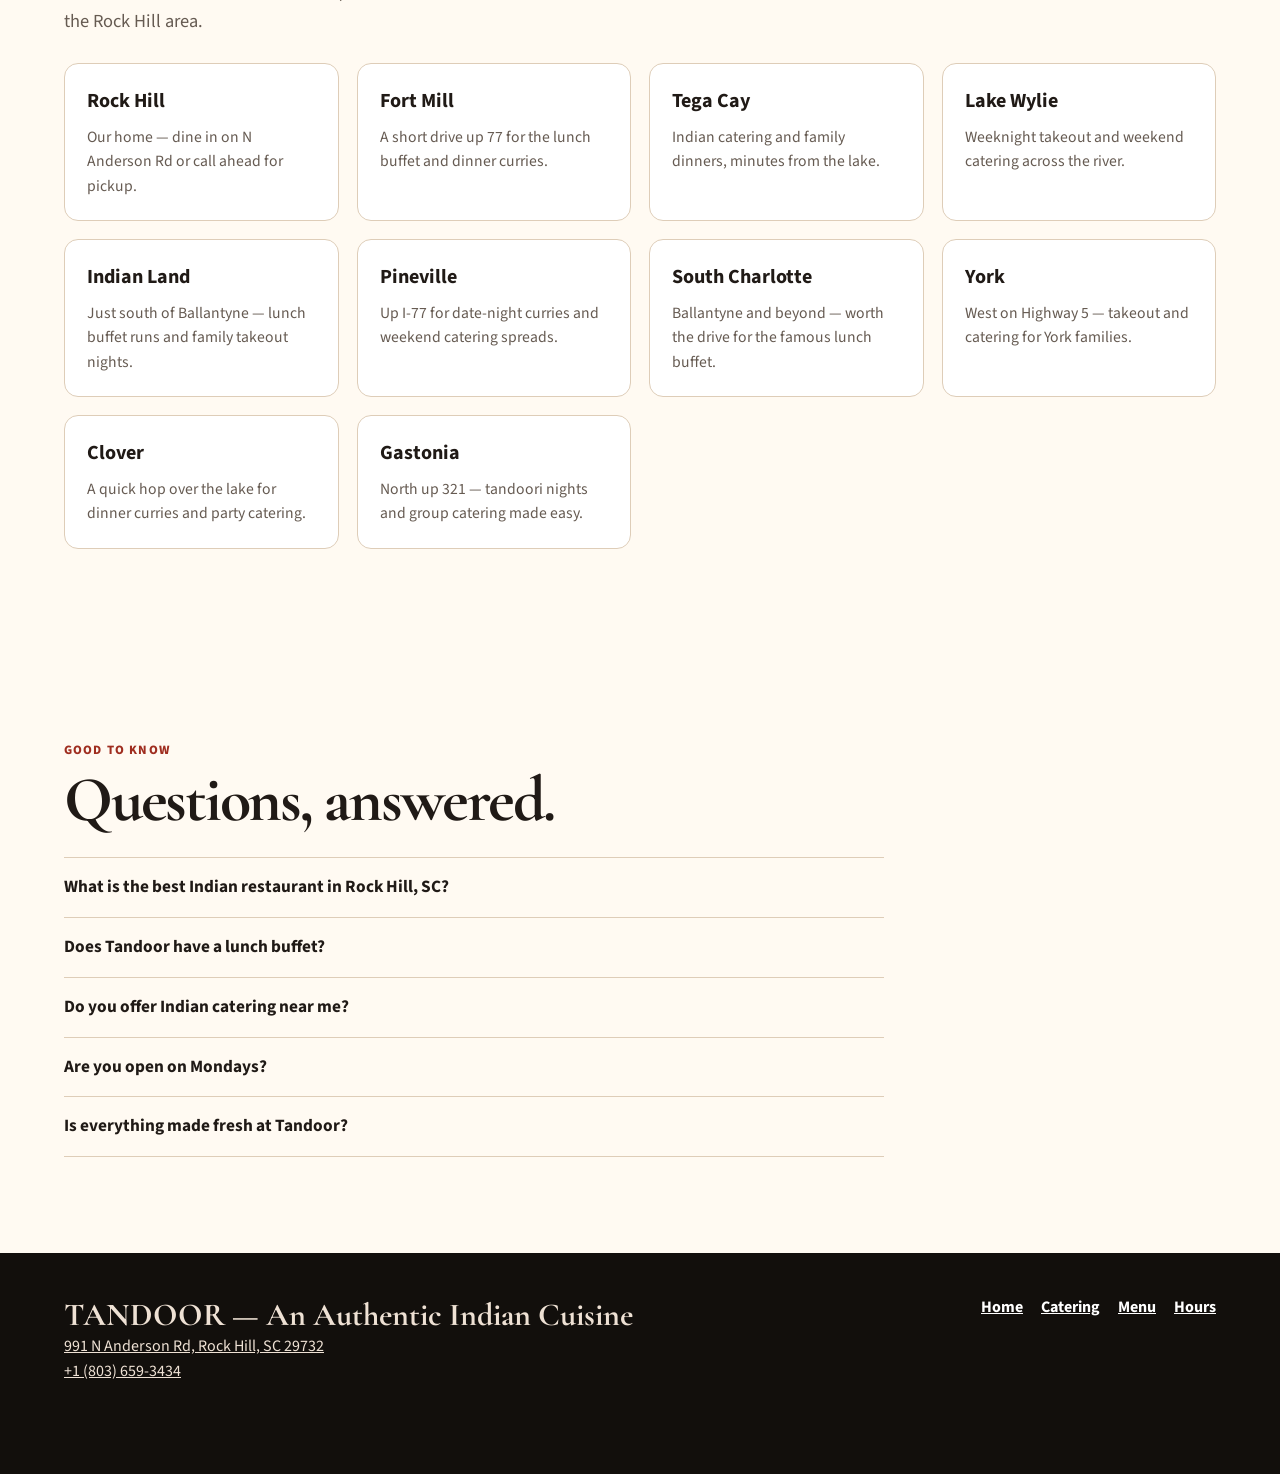
==== commit 647159d3: "Link preview image: logo instead of buffet photo" ====
--- a/index.html
+++ b/index.html
@@ -13,7 +13,7 @@
   <meta property="og:description" content="Famous lunch buffet, tandoori specialties & Indian catering in Rock Hill, SC.">
   <meta property="og:type" content="website">
   <meta property="og:url" content="https://tandoorrockhill.com/">
-  <meta property="og:image" content="https://tandoorrockhill.com/images/buffet.jpg">
+  <meta property="og:image" content="https://tandoorrockhill.com/images/logo.jpg">
   <script type="application/ld+json">
   {
     "@context": "https://schema.org",
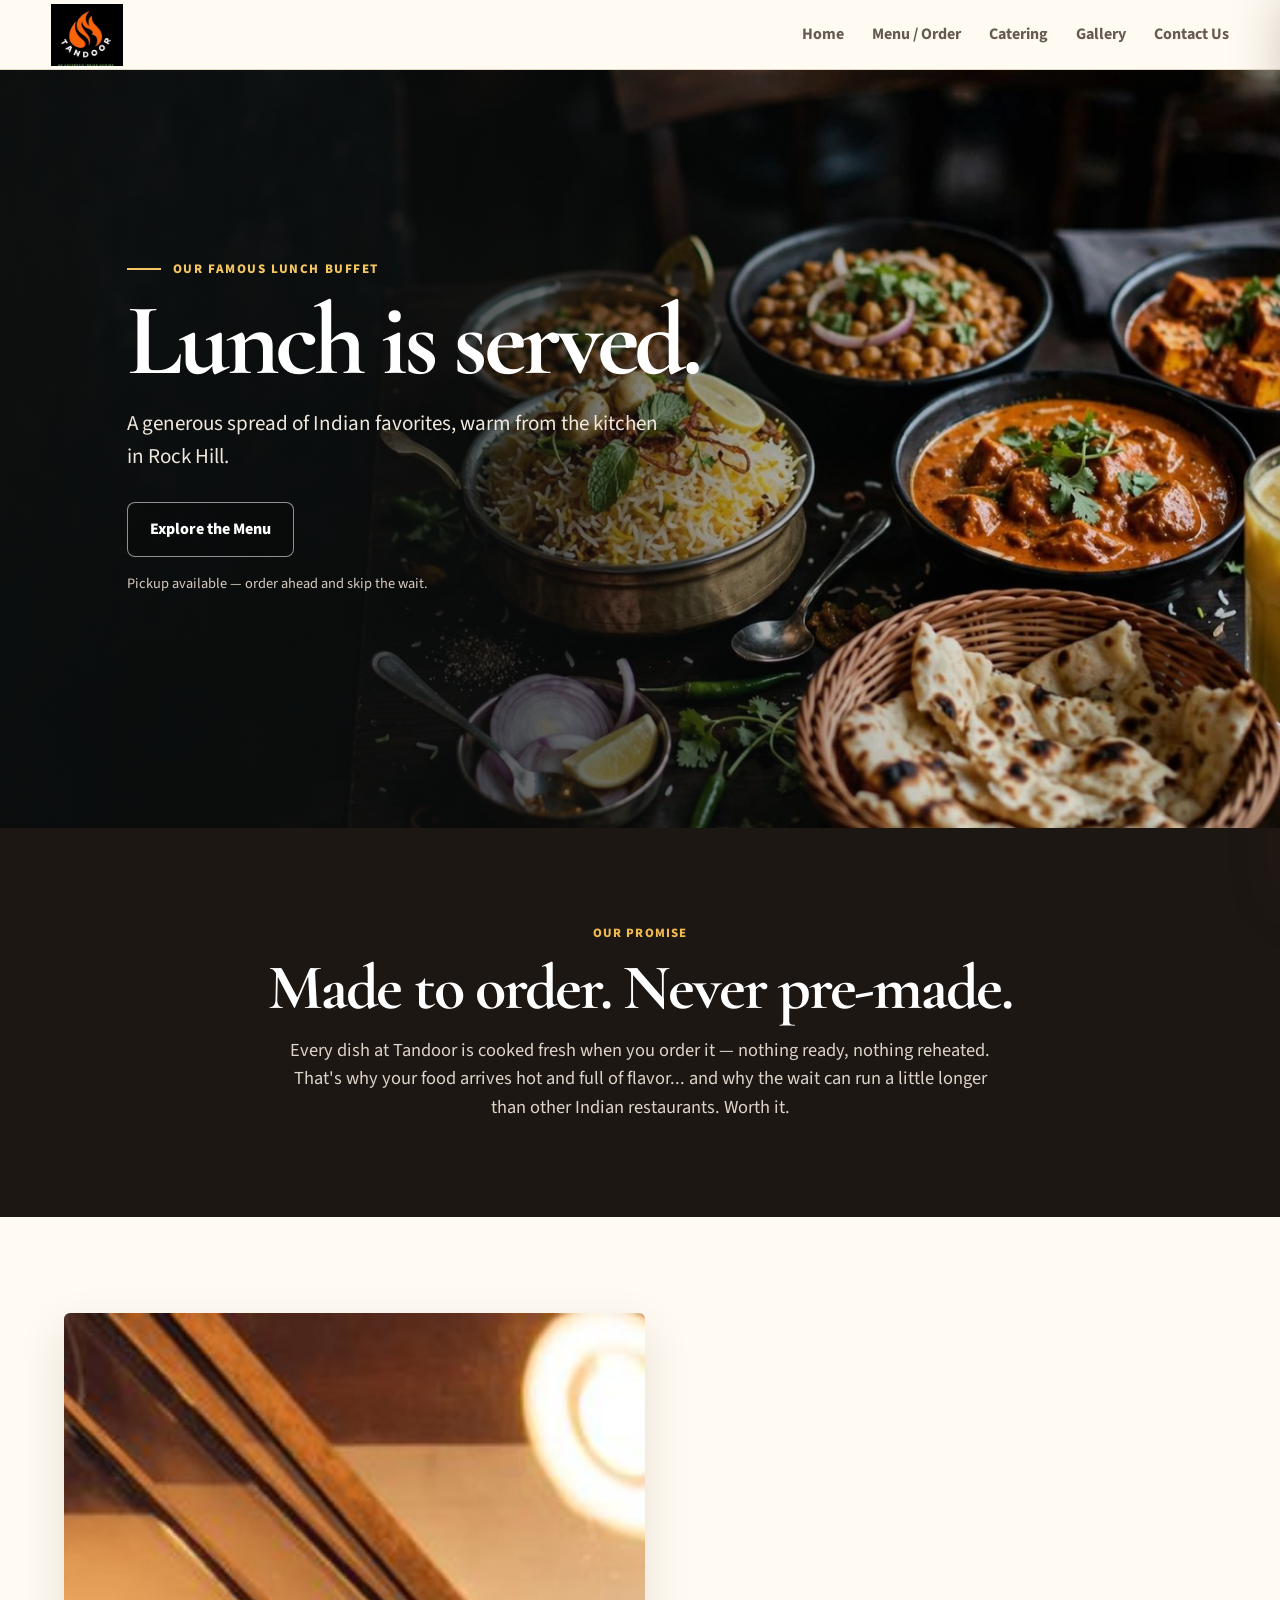
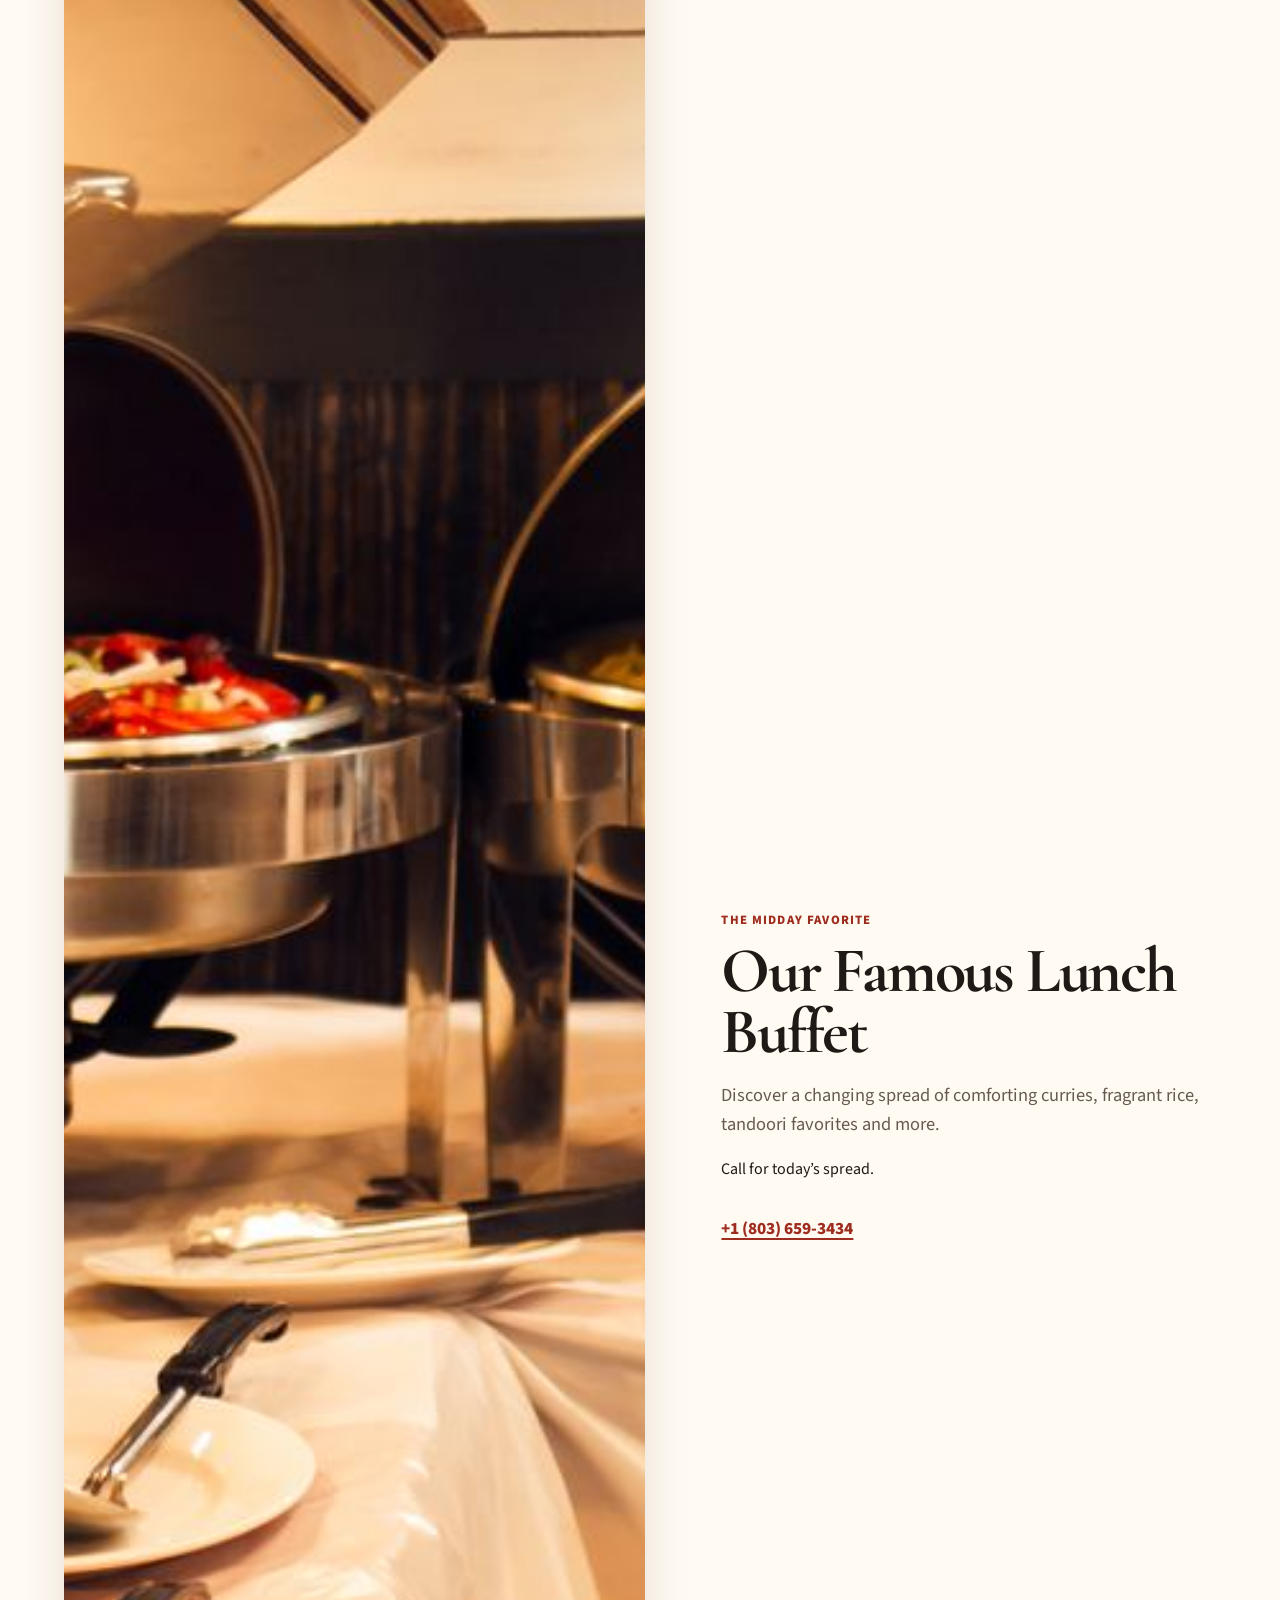
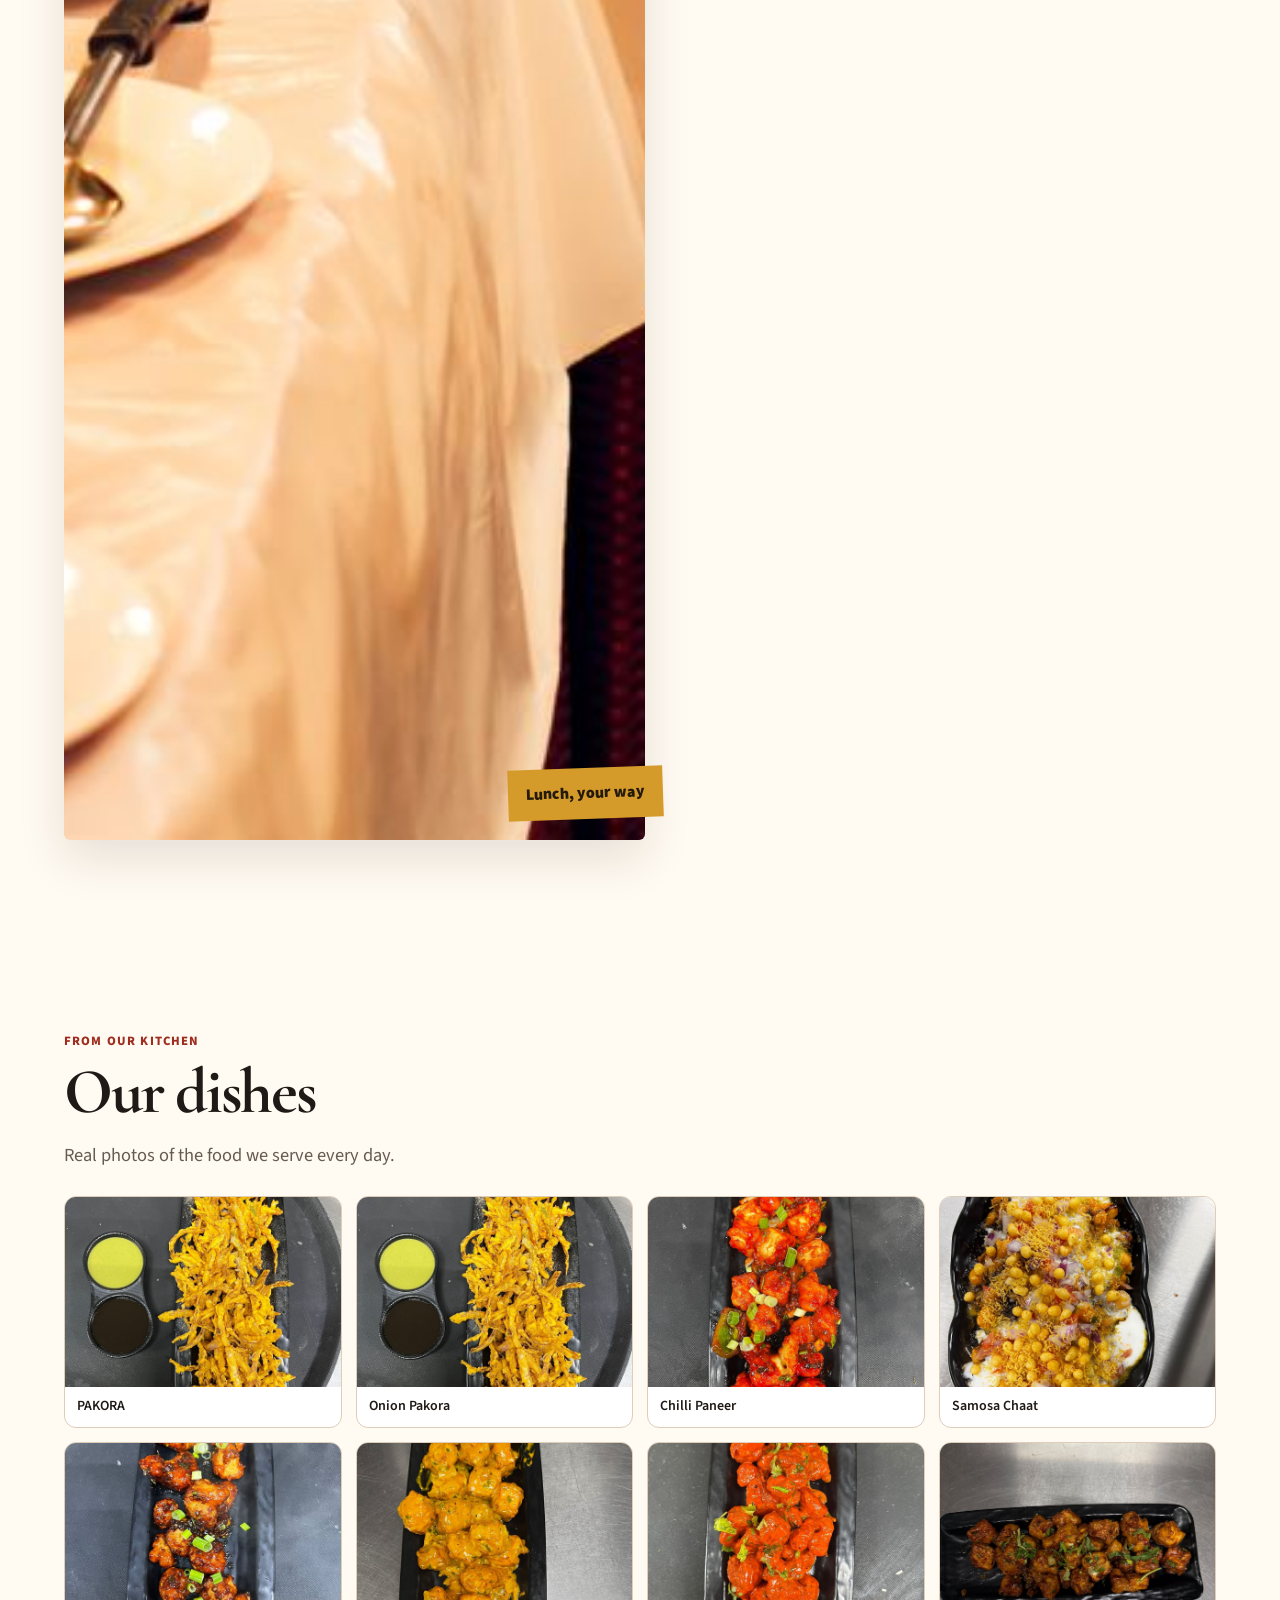
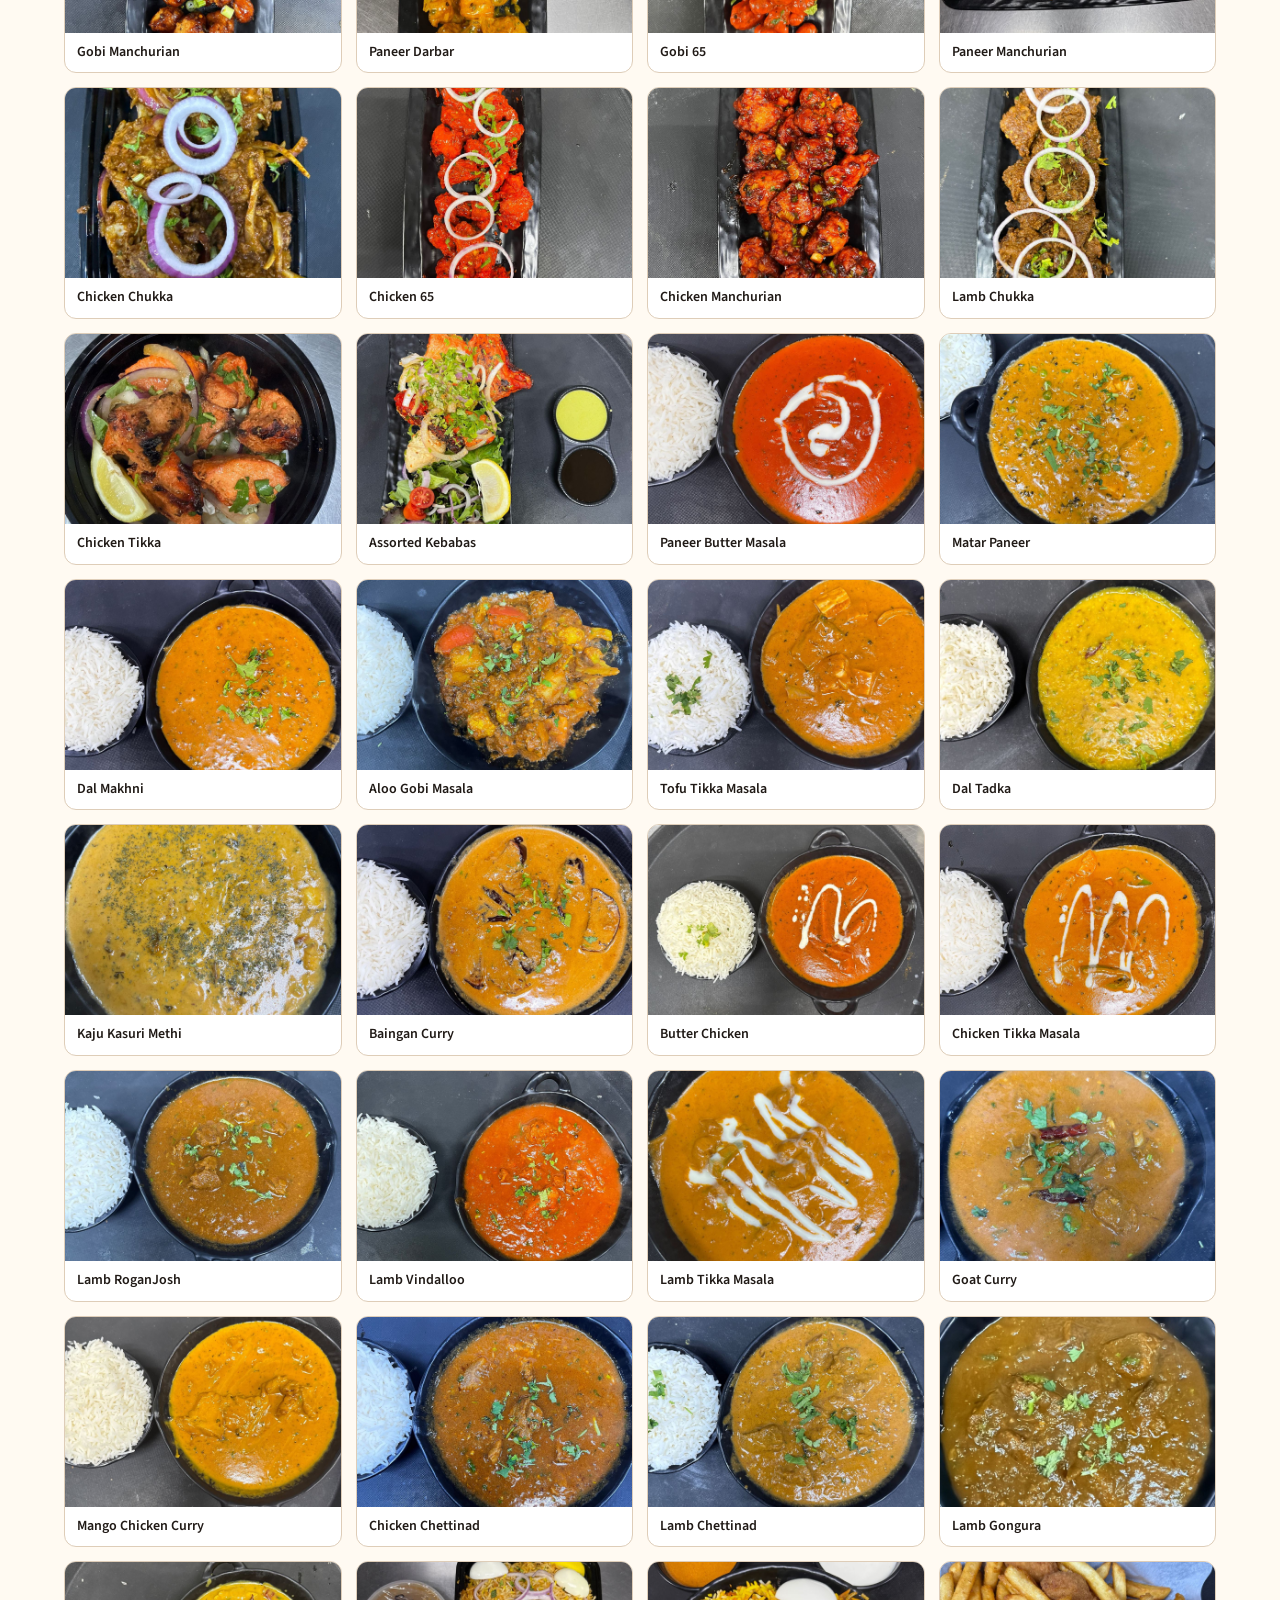
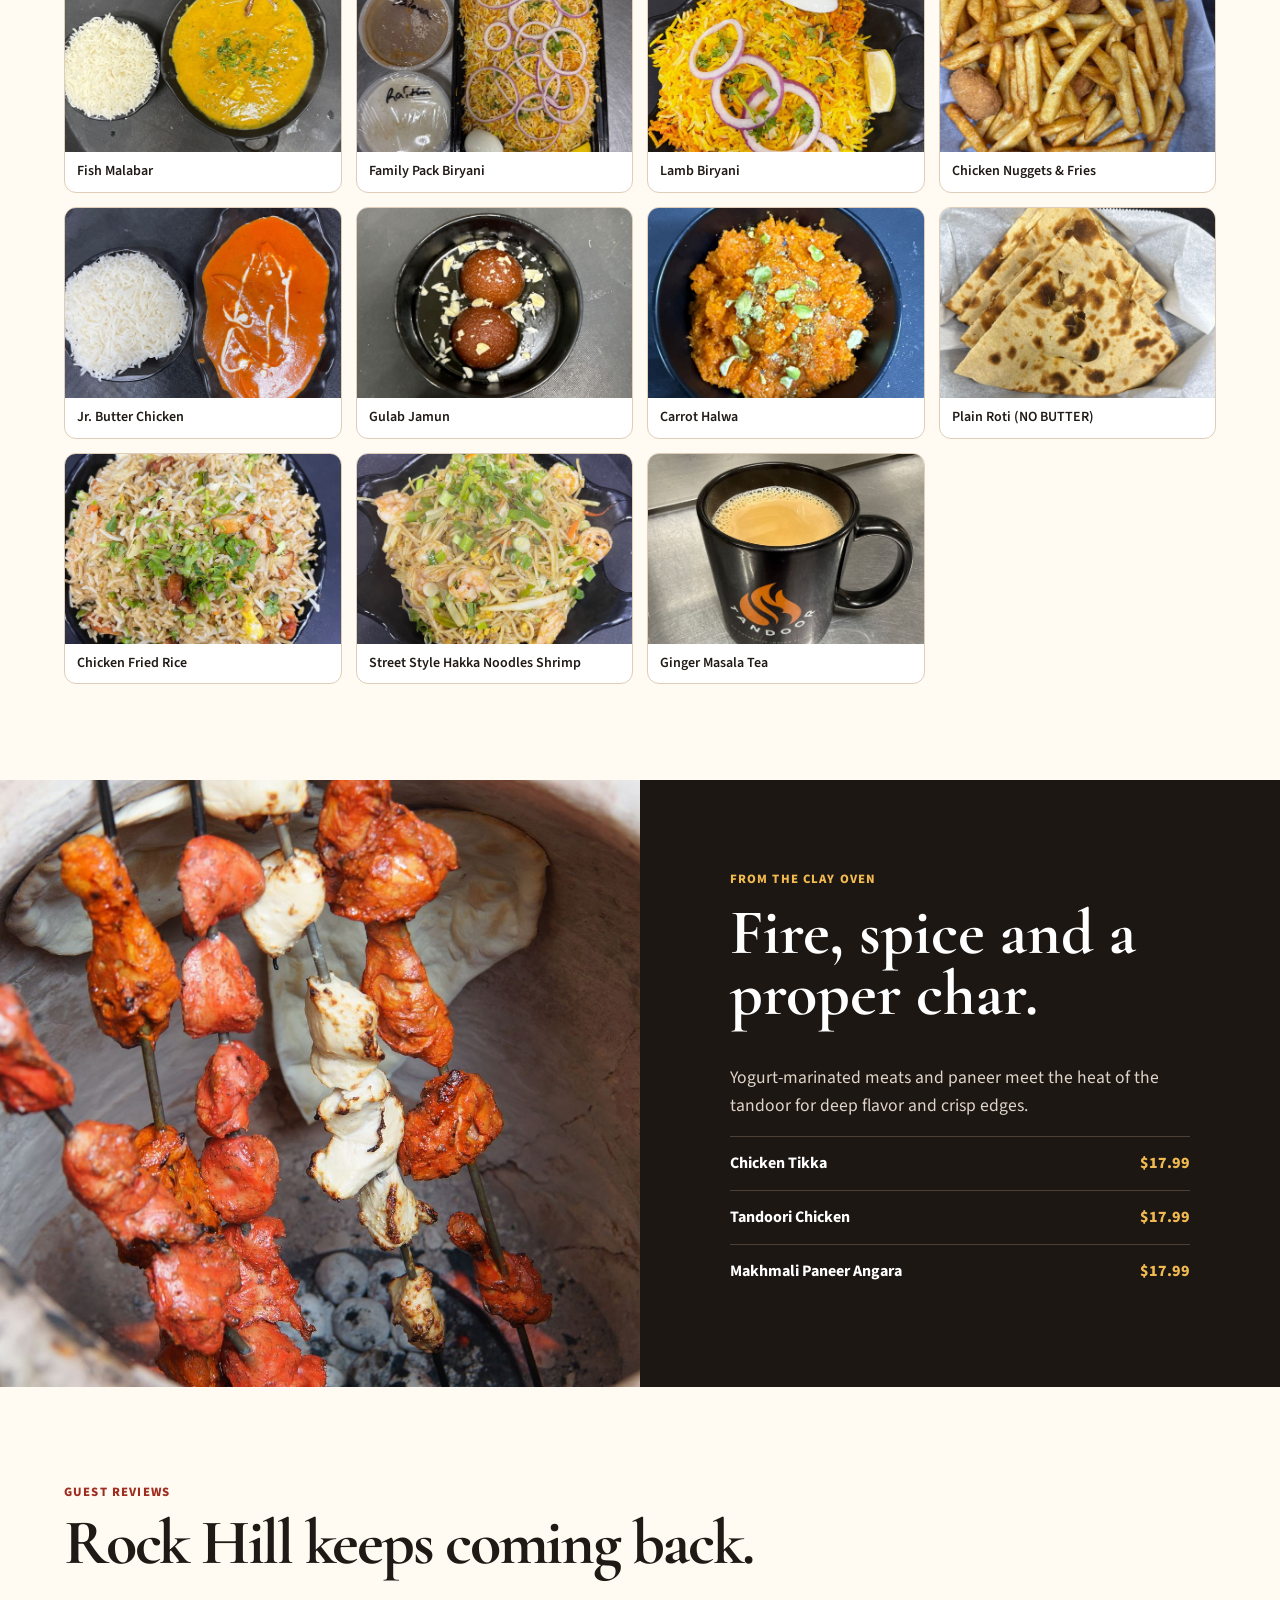
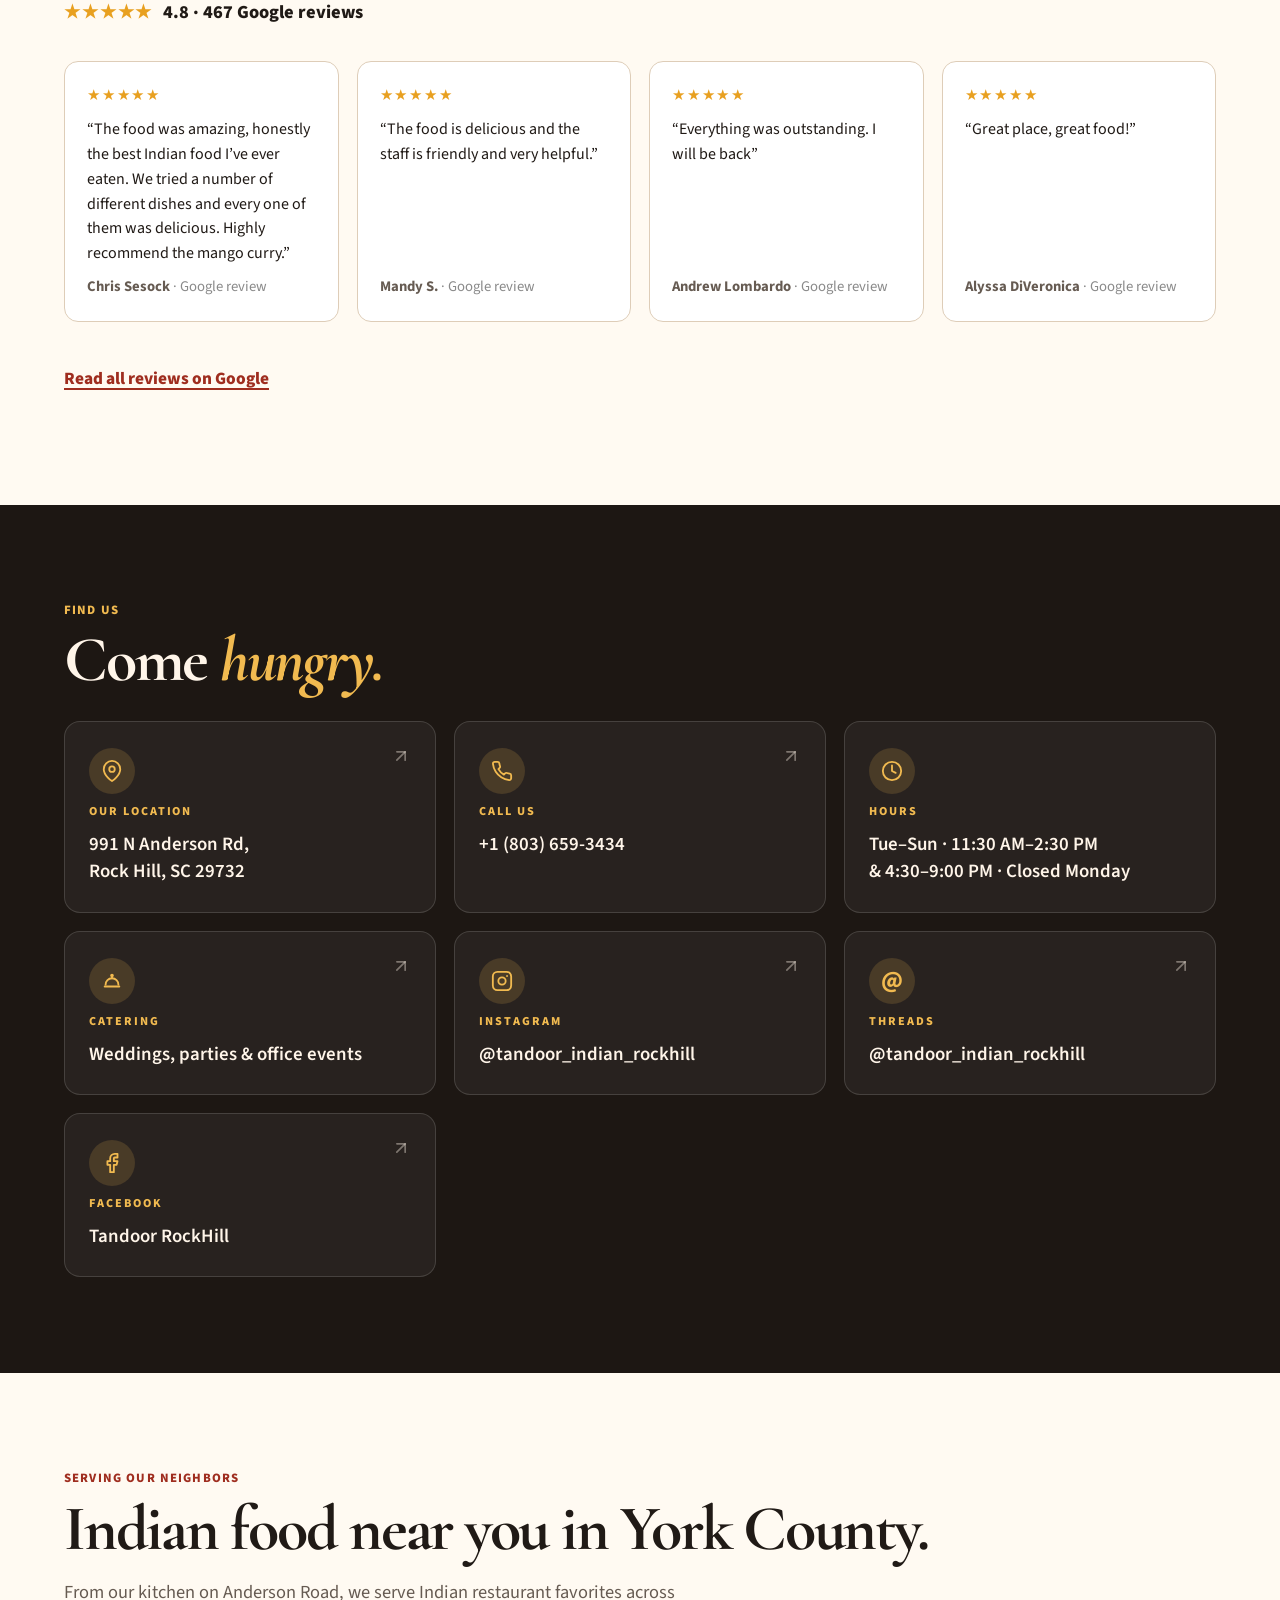
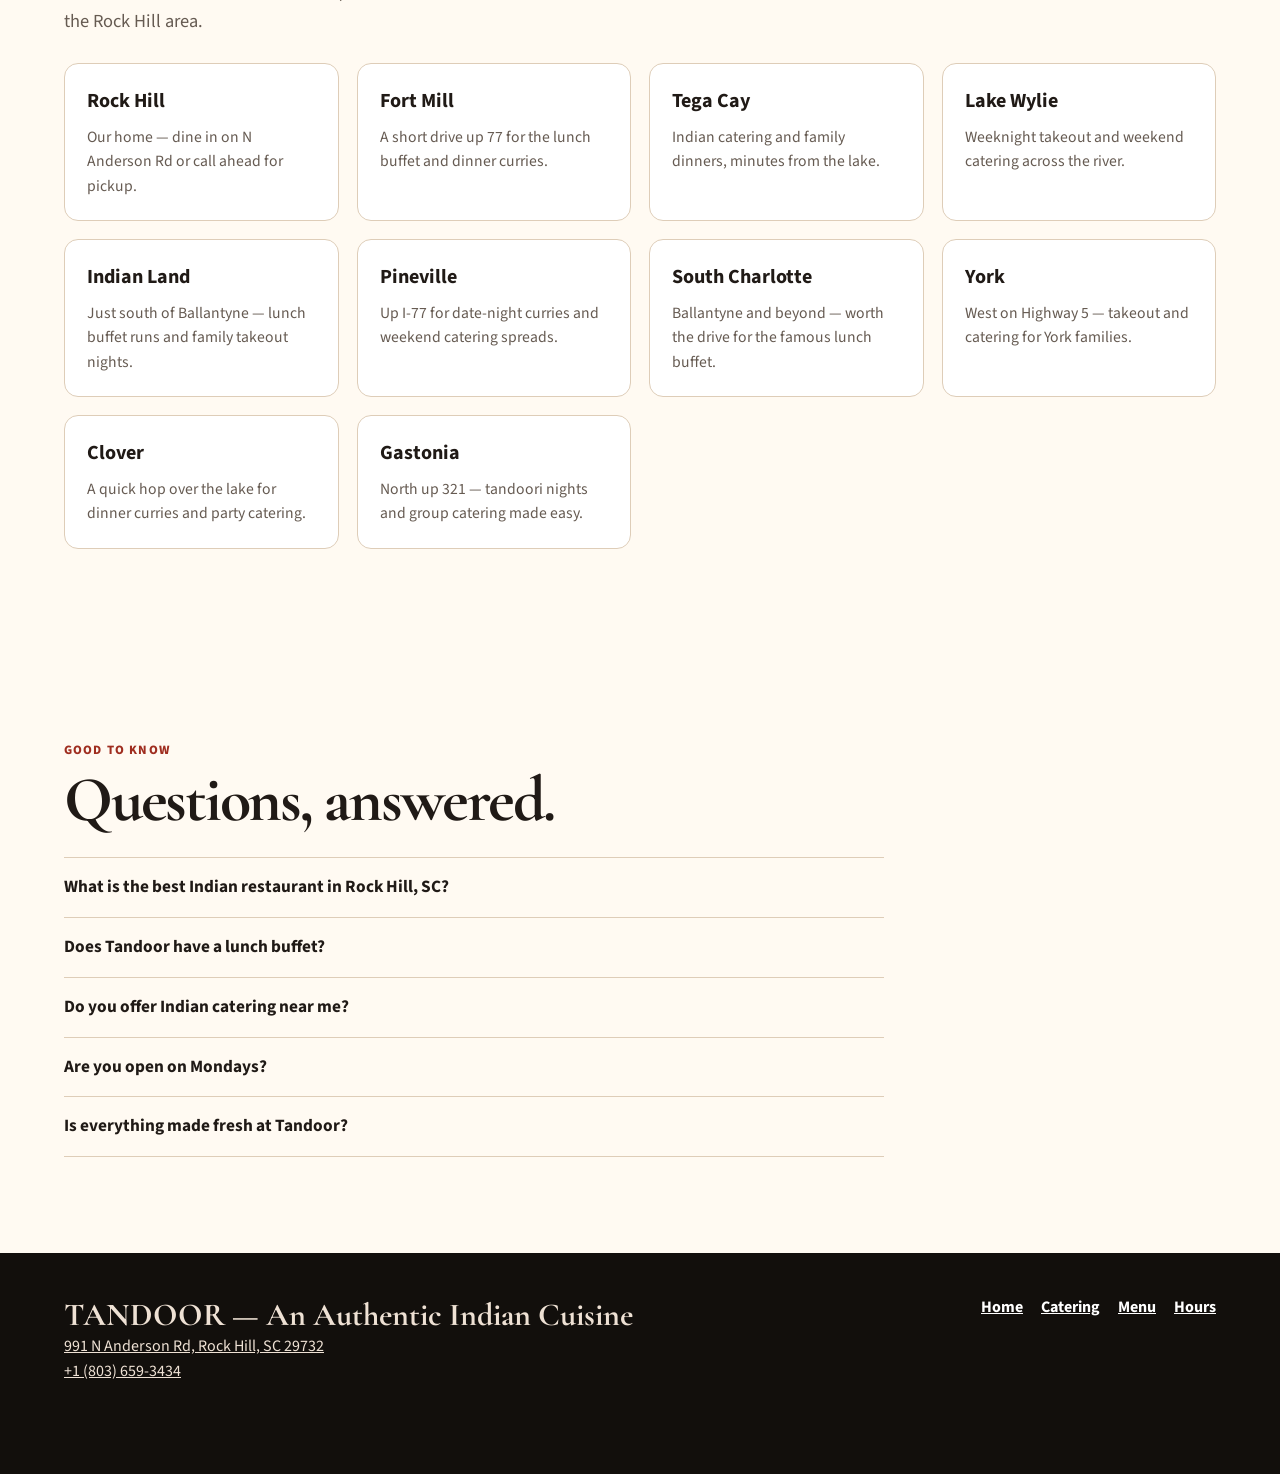
==== commit c02abd08: "Link preview image: logo" ====
(no text change in the page or its own stylesheets)
